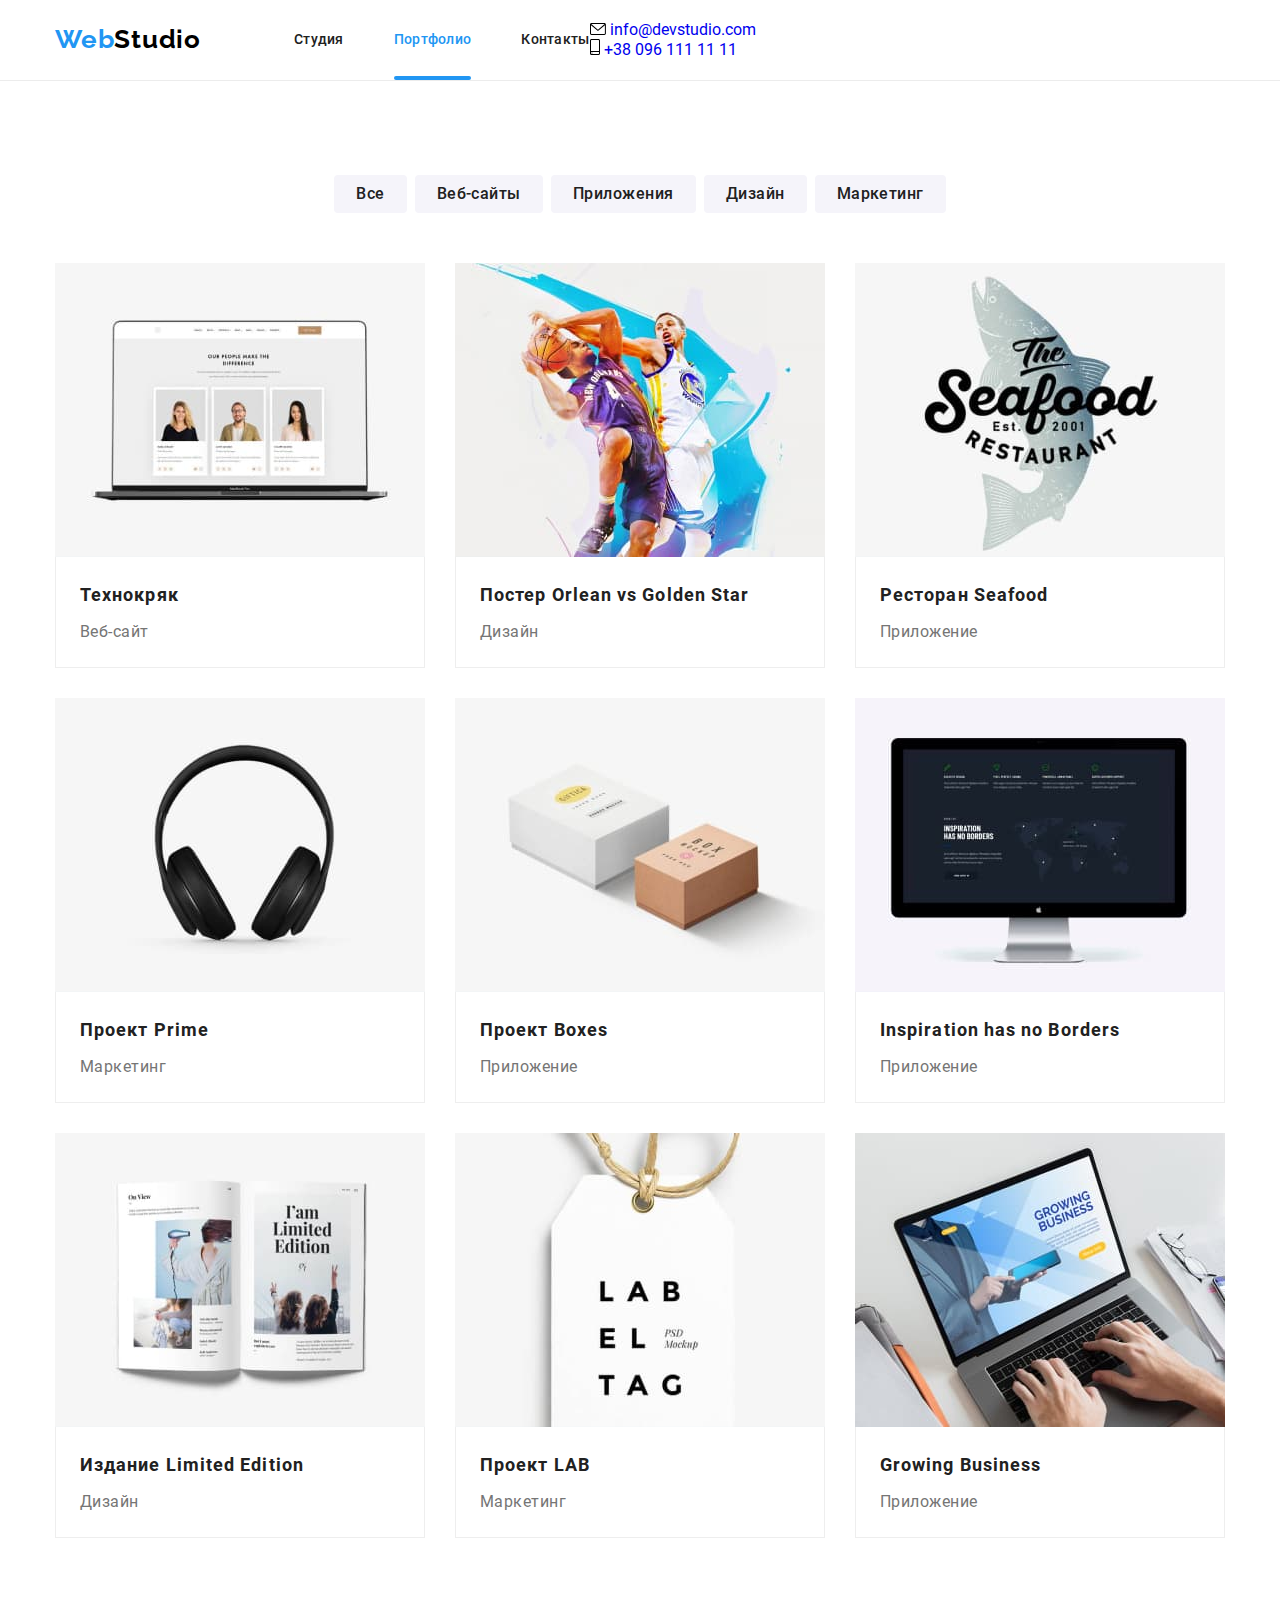
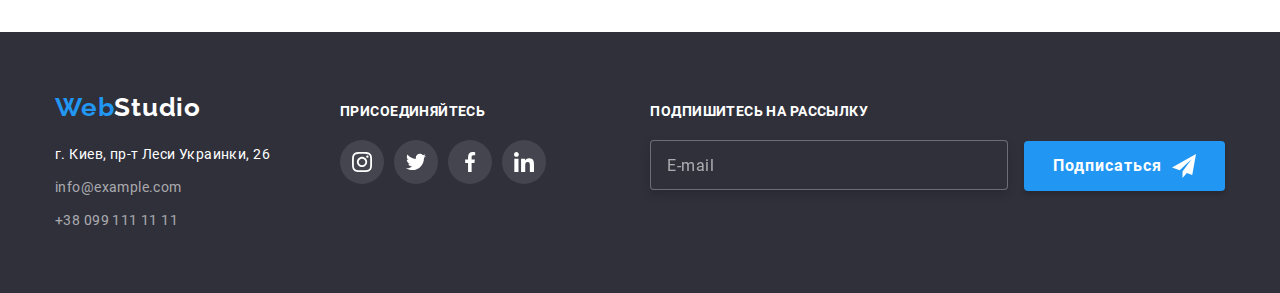
==== portfolio.html @ dfc9d00f "добавляет файлы прошлого дз" ====
<!DOCTYPE html>
<html lang="ru">
<head>
    <meta charset="UTF-8">
    <meta http-equiv="X-UA-Compatible" content="IE=edge">
    <meta name="viewport" content="width=device-width, initial-scale=1.0">
    <title>Портфолио</title>
    <link rel="stylesheet" href="https://cdnjs.cloudflare.com/ajax/libs/modern-normalize/1.1.0/modern-normalize.min.css">
    <link rel="stylesheet" href="./css/main.min.css" />
</head>
<body>
<header class="header">
    <div class="container header__container">
        <nav class="site-navigation">
            <a class="logo header__logo" href="/" lang="en">Web<span class="logo_dark">Studio</span></a>
            <ul class="menu list">
                <li class="menu__item"><a class="menu__link" href="./index.html">Студия</a></li>
                <li class="menu__item"><a class="menu__link menu__link_active" href="./portfolio.html">Портфолио</a></li>
                <li class="menu__item"><a class="menu__link" href="">Контакты</a></li>
            </ul>
        </nav>
        <ul class="header-contact-list">
            <li class="header-contact-list__item"><a class="header-contact-list__link"
                    href="mailto:info@devstudio.com">
                    <svg class="header-contact-list__icon" width="16" height="12">
                        <use href="./images/sprite.svg#letter"></use>
                    </svg>
                    info@devstudio.com</a></li>
            <li class="header-contact-list__item"><a class="header-contact-list__link" href="tel:+380961111111">
                    <svg class="header-contact-list__icon" width="10" height="16">
                        <use href="./images/sprite.svg#smartphone"></use>
                    </svg>
                    +38 096 111 11 11</a></li>
        </ul>
    </div>
</header>
    <main>
        <section class="section">
            <div class="container">
                <h1 class="section__title_visually-hidden">Наши работы</h1>
                <ul class="portfolio-filter">
                    <li class="portfolio-filter__item"><button class="portfolio-filter__button" type="button">Все</button></li>
                    <li class="portfolio-filter__item"><button class="portfolio-filter__button" type="button">Веб-сайты</button></li>
                    <li class="portfolio-filter__item"><button class="portfolio-filter__button" type="button">Приложения</button></li>
                    <li class="portfolio-filter__item"><button class="portfolio-filter__button" type="button">Дизайн</button></li>
                    <li class="portfolio-filter__item"><button class="portfolio-filter__button" type="button">Маркетинг</button></li>
                </ul>
                <ul class="projects">
                    <li class="project-card">
                        <a class="project-card__link" href="">
                            <div class="project-card__img-wrapper">
                                <img src="./images/portfolio/technokrjak.jpg" alt="главная страница сайта технокряк" width="370" height="294">
                                <p class="project-card__overlay">Ресурс предлагает комплексные предложения с разным уровнем функционала и сервисов.
                                    Все это позволит посетителю получить
                                    исчерпывающие сведения о компании или частном лице</p>
                            </div>
                            <div class="project-card__bottom">
                                <h2 class="project-card__title">Технокряк</h2>
                                <p class="project-card__filter-class">Веб-сайт</p>
                            </div>
                        </a>
                    </li>
                    <li class="project-card">
                        <a class="project-card__link" href="">
                            <div class="project-card__img-wrapper">
                                <img src="./images/portfolio/new_orlean_vs_golden_star.jpg" alt="постер к баскетбольному матчу" width="370"
                                    height="294">
                                <p class="project-card__overlay">Ресурс предлагает комплексные предложения с разным уровнем функционала и сервисов.
                                    Все это позволит посетителю получить
                                    исчерпывающие сведения о компании или частном лице</p>
                            </div>
                            <div class="project-card__bottom">
                                <h2 class="project-card__title">Постер <span lang="en">Orlean vs Golden Star</span></h2>
                                <p class="project-card__filter-class">Дизайн</p>
                            </div>
                        </a>
                    </li>
                    <li class="project-card">
                        <a class="project-card__link" href="">
                            <div class="project-card__img-wrapper">
                                <img src="./images/portfolio/seafood_restaurant.jpg" alt="заглавная картинка приложения ресторана морепродуктов"
                                    width="370" height="294">
                                <p class="project-card__overlay">Ресурс предлагает комплексные предложения с разным уровнем функционала и сервисов.
                                    Все это позволит посетителю получить
                                    исчерпывающие сведения о компании или частном лице</p>
                            </div>
                            <div class="project-card__bottom">
                                <h2 class="project-card__title">Ресторан <span lang="en">Seafood</span></h2>
                                <p class="project-card__filter-class">Приложение</p>
                            </div>
                        </a>
                    </li>
                    <li class="project-card">
                        <a class="project-card__link" href="">
                            <div class="project-card__img-wrapper">
                                <img src="./images/portfolio/prime_project.jpg" alt="изображение наушников" width="370" height="294">
                                <p class="project-card__overlay">Ресурс предлагает комплексные предложения с разным уровнем функционала и сервисов.
                                    Все это позволит посетителю получить
                                    исчерпывающие сведения о компании или частном лице</p>
                            </div>
                            <div class="project-card__bottom">
                                <h2 class="project-card__title">Проект <span lang="en">Prime</span></h2>
                                <p class="project-card__filter-class">Маркетинг</p>
                            </div>
                        </a>
                    </li>
                    <li class="project-card">
                        <a class="project-card__link" href="">
                            <div class="project-card__img-wrapper">
                                <img src="./images/portfolio/boxes_project.jpg" alt="две коробки на белой поверхности" width="370" height="294">
                                <p class="project-card__overlay">Ресурс предлагает комплексные предложения с разным уровнем функционала и сервисов.
                                    Все это позволит посетителю получить
                                    исчерпывающие сведения о компании или частном лице</p>
                            </div>
                            <div class="project-card__bottom">
                                <h2 class="project-card__title">Проект <span lang="en">Boxes</span></h2>
                                <p class="project-card__filter-class">Приложение</p>
                            </div>
                        </a>
                    </li>
                    <li class="project-card">
                        <a class="project-card__link" href="">
                            <div class="project-card__img-wrapper">
                                <img src="./images/portfolio/inspiration_has_no_borders.jpg" alt="главная страница сайта" width="370" height="294">
                                <p class="project-card__overlay">Ресурс предлагает комплексные предложения с разным уровнем функционала и сервисов.
                                    Все это позволит посетителю получить
                                    исчерпывающие сведения о компании или частном лице</p>
                            </div>
                            <div class="project-card__bottom">
                                <h2 class="project-card__title" lang="en">Inspiration has no Borders</h2>
                                <p class="project-card__filter-class">Приложение</p>
                            </div>
                        </a>
                    </li>
                    <li class="project-card">
                        <a class="project-card__link" href="">
                            <div class="project-card__img-wrapper">
                                <img src="./images/portfolio/limited_edition.jpg" alt="открытый журнал на белой поверхности" width="370" height="294">
                                <p class="project-card__overlay">Ресурс предлагает комплексные предложения с разным уровнем функционала и сервисов.
                                    Все это позволит посетителю получить
                                    исчерпывающие сведения о компании или частном лице</p>
                            </div>
                            <div class="project-card__bottom">
                                <h2 class="project-card__title">Издание <span lang="en">Limited Edition</span></h2>
                                <p class="project-card__filter-class">Дизайн</p>
                            </div>
                        </a>
                    </li>
                    <li class="project-card">
                        <a class="project-card__link" href="">
                           <div class="project-card__img-wrapper">
                            <img src="./images/portfolio/lab_project.jpg" alt="белая этикетка с чёрной надписью" width="370" height="294">
                            <p class="project-card__overlay">Ресурс предлагает комплексные предложения с разным уровнем функционала и сервисов.
                                Все это позволит посетителю получить
                                исчерпывающие сведения о компании или частном лице</p>
                           </div>
                            <div class="project-card__bottom">
                                <h2 class="project-card__title">Проект <span lang="en">LAB</span></h2>
                                <p class="project-card__filter-class">Маркетинг</p>
                            </div>
                        </a>
                    </li>
                    <li class="project-card">
                        <a class="project-card__link" href="">
                            <div class="project-card__img-wrapper">
                                <img src="./images/portfolio/growing_business.jpg" alt="человек работает на ноутбуке" width="370" height="294">
                                <p class="project-card__overlay">Ресурс предлагает комплексные предложения с разным уровнем функционала и сервисов.
                                    Все это позволит посетителю получить
                                    исчерпывающие сведения о компании или частном лице</p>
                            </div>
                            <div class="project-card__bottom">
                                <h2 class="project-card__title" lang="en">Growing Business</h2>
                                <p class="project-card__filter-class">Приложение</p>
                            </div>
                        </a>
                    </li>
                </ul>
            </div>
        </section>
    </main>
    <footer class="footer">
        <div class="container footer__container">
            <div class="footer__container_left-side">
                <div class="footer__contacts">
                    <a class="footer__logo logo" href="/" lang="en">Web<span class="logo_light">Studio</span></a>
                    <address class="contact-info">
                        <ul class="contact-info__list">
                            <li class="contact-info__item"><a class="contact-info__address link"
                                    href="https://goo.gl/maps/wHL1C9xRJ9u7i1A47" target="_blank"
                                    rel="noopener noreferrer">г. Киев, пр-т
                                    Леси Украинки, 26</a></li>
                            <li class="contact-info__item"><a class="contact-info__mail link"
                                    href="mailto:info@example.com">info@example.com</a>
                            </li>
                            <li class="contact-info__item"><a class="contact-info__phone link" href="tel:+380991111111">+38
                                    099 111 11
                                    11</a></li>
                        </ul>
                    </address>
                </div>
                <div class="social-networks">
                    <b class="footer-social-networks__title section__uppercase-title">присоединяйтесь</b>
                    <ul class="footer-social-networks">
                        <li class="footer-social-networks__item social-item">
                            <a class="footer-social-networks__link social-icon" href="">
                                <svg class="footer-social-networks__icon" width="20" height="20">
                                    <use href="./images/sprite.svg#instagram"></use>
                                </svg>
                            </a>
                        </li>
                        <li class="footer-social-networks__item social-item">
                            <a class="footer-social-networks__link social-icon" href="">
                                <svg class="footer-social-networks__icon" width="20" height="20">
                                    <use href="./images/sprite.svg#twitter"></use>
                                </svg>
                            </a>
                        </li>
                        <li class="footer-social-networks__item social-item">
                            <a class="footer-social-networks__link social-icon" href="">
                                <svg class="footer-social-networks__icon" width="20" height="20">
                                    <use href="./images/sprite.svg#facebook"></use>
                                </svg>
                            </a>
                        </li>
                        <li class="footer-social-networks__item social-item">
                            <a class="footer-social-networks__link social-icon" href="">
                                <svg class="footer-social-networks__icon" width="20" height="20">
                                    <use href="./images/sprite.svg#linkedin"></use>
                                </svg>
                            </a>
                        </li>
                    </ul>
                </div>
            </div>
            <div class="footer-subscription">
                <b class="footer-subscription__title section__uppercase-title">Подпишитесь на рассылку</b>
                <form class="subscription-form">
                    <input class="subscription-form__input" type="email" name="email" placeholder="E-mail" required>
                    <button class="subscription-form__button button" type="submit">Подписаться
                        <svg class="subscription-form__button-icon" width="24" height="24">
                            <use href="./images/sprite.svg#send"></use>
                        </svg>
                    </button>
                </form>
            </div>
        </div>
    </footer>
    
</body>
</html>
---- css/main.min.css ----
:root{--accent-color: #2196F3;--grey-background-color: #2F303A;--secondary-accent-color: #188CE8;--title-color: #212121;--light-background-color: #ffffff;--light-grey-background-color: #F5F4FA;--text-color: #757575;--transparent-white-color: rgba(255, 255, 255, 0.6);--dark-logo-black-color: #000000;--header-border-color: #ECECEC;--portfolio-card-border-color: #EEEEEE;--hero_background_color: #C4C4C4;--icon-background-color: #AFB1B8}@font-face{font-family:"Roboto";font-style:normal;font-weight:400;src:url("../fonts/roboto-v30-latin_cyrillic-regular.eot");src:local(""),url("../fonts/roboto-v30-latin_cyrillic-regular.eot?#iefix") format("embedded-opentype"),url("../fonts/roboto-v30-latin_cyrillic-regular.woff2") format("woff2"),url("../fonts/roboto-v30-latin_cyrillic-regular.woff") format("woff"),url("../fonts/roboto-v30-latin_cyrillic-regular.ttf") format("truetype"),url("../fonts/roboto-v30-latin_cyrillic-regular.svg#Roboto") format("svg")}@font-face{font-family:"Roboto";font-style:normal;font-weight:700;src:url("../fonts/roboto-v30-latin_cyrillic-700.eot");src:local(""),url("../fonts/roboto-v30-latin_cyrillic-700.eot?#iefix") format("embedded-opentype"),url("../fonts/roboto-v30-latin_cyrillic-700.woff2") format("woff2"),url("../fonts/roboto-v30-latin_cyrillic-700.woff") format("woff"),url("../fonts/roboto-v30-latin_cyrillic-700.ttf") format("truetype"),url("../fonts/roboto-v30-latin_cyrillic-700.svg#Roboto") format("svg")}@font-face{font-family:"Roboto";font-style:normal;font-weight:500;src:url("../fonts/roboto-v30-latin_cyrillic-500.eot");src:local(""),url("../fonts/roboto-v30-latin_cyrillic-500.eot?#iefix") format("embedded-opentype"),url("../fonts/roboto-v30-latin_cyrillic-500.woff2") format("woff2"),url("../fonts/roboto-v30-latin_cyrillic-500.woff") format("woff"),url("../fonts/roboto-v30-latin_cyrillic-500.ttf") format("truetype"),url("../fonts/roboto-v30-latin_cyrillic-500.svg#Roboto") format("svg")}@font-face{font-family:"Roboto";font-style:normal;font-weight:900;src:url("../fonts/roboto-v30-latin_cyrillic-900.eot");src:local(""),url("../fonts/roboto-v30-latin_cyrillic-900.eot?#iefix") format("embedded-opentype"),url("../fonts/roboto-v30-latin_cyrillic-900.woff2") format("woff2"),url("../fonts/roboto-v30-latin_cyrillic-900.woff") format("woff"),url("../fonts/roboto-v30-latin_cyrillic-900.ttf") format("truetype"),url("../fonts/roboto-v30-latin_cyrillic-900.svg#Roboto") format("svg")}@font-face{font-family:"Raleway";font-style:normal;font-weight:700;src:url("../fonts/raleway-v27-latin_cyrillic-700.eot");src:local(""),url("../fonts/raleway-v27-latin_cyrillic-700.eot?#iefix") format("embedded-opentype"),url("../fonts/raleway-v27-latin_cyrillic-700.woff2") format("woff2"),url("../fonts/raleway-v27-latin_cyrillic-700.woff") format("woff"),url("../fonts/raleway-v27-latin_cyrillic-700.ttf") format("truetype"),url("../fonts/raleway-v27-latin_cyrillic-700.svg#Raleway") format("svg")}.menu,.contacts{display:flex;font-weight:500;font-size:14px;line-height:1.14;letter-spacing:.02em}.contacts__link,.contacts__item,.header__container,.site-navigation{display:flex;align-items:center}.clients__link,.accounts,.work__title,.advantages__icon-box,.social-icon,.modal-close-button,.modal-form__checkbox-text{display:flex;justify-content:center;align-items:center}.modal-form__checkbox_visually-hidden,.section__title_visually-hidden{position:absolute;width:1px;height:1px;margin:-1px;border:0;padding:0;white-space:nowrap;clip-path:inset(100%);clip:rect(0 0 0 0);overflow:hidden}h1,h2,h3,p{margin-top:0;margin-bottom:0}ul{margin-bottom:0;margin-top:0;padding-left:0;list-style:none}img{display:block;max-width:100%;height:auto}button{cursor:pointer;border:none;font-family:inherit}a{text-decoration:none}body{font-family:"Roboto",sans-serif;color:var(--text-color)}.container{width:1200px;padding-left:15px;padding-right:15px;margin-left:auto;margin-right:auto}.section{padding:94px 0px}.section_no-padding-top{padding-top:0}.section_other-background-color{background-color:var(--light-grey-background-color)}.section__title{margin-bottom:50px;font-size:36px;line-height:1.17;letter-spacing:.03em;font-weight:700;text-align:center;color:var(--title-color)}.backdrop{position:fixed;top:0;left:0;width:100%;height:100%;background-color:rgba(0,0,0,.2);transition:opacity 250ms cubic-bezier(0.4, 0, 0.2, 1),visibility 250ms cubic-bezier(0.4, 0, 0.2, 1)}.backdrop.backdrop_is-hidden{opacity:0;visibility:hidden;pointer-events:none}.backdrop.backdrop_is-hidden .modal{transform:translate(-50%, -50%) scale(0.25)}.button{font-size:16px;line-height:1.88;letter-spacing:.06em;font-weight:700;text-align:center;color:var(--light-background-color);background-color:var(--accent-color);box-shadow:0px 4px 4px rgba(0,0,0,.15);border-radius:4px;transition:background-color 250ms cubic-bezier(0.4, 0, 0.2, 1)}.button:hover,.button:focus{background-color:var(--secondary-accent-color)}.portfolio-filter{display:flex;justify-content:center;margin-bottom:50px}.portfolio-filter__item:not(:last-child){margin-right:8px}.portfolio-filter__button{border-radius:4px;padding:6px 22px;font-size:16px;line-height:1.63;letter-spacing:.03em;font-weight:500;text-align:center;color:var(--title-color);background-color:var(--light-grey-background-color);transition:color 250ms cubic-bezier(0.4, 0, 0.2, 1),background-color 250ms cubic-bezier(0.4, 0, 0.2, 1),box-shadow 250ms cubic-bezier(0.4, 0, 0.2, 1)}.portfolio-filter__button:hover,.portfolio-filter__button:focus{color:var(--light-background-color);background-color:var(--accent-color);box-shadow:0px 3px 1px rgba(0,0,0,.1),0px 1px 2px rgba(0,0,0,.08),0px 2px 2px rgba(0,0,0,.12)}.logo{font-size:26px;line-height:1.19;letter-spacing:.03em;font-family:"Raleway",sans-serif;font-weight:700;color:var(--accent-color)}.modal-form{display:flex;flex-direction:column}.modal-form__title{margin-bottom:12px;font-size:20px;line-height:1.15;letter-spacing:.03em;font-weight:700;text-align:center;color:var(--title-color)}.modal-form__field{margin-bottom:10px}.modal-form__field-name{display:block;margin-bottom:4px;font-size:12px;line-height:1.17;letter-spacing:.01em}.modal-form__input{padding-left:42px;padding-top:12px;padding-bottom:12px;width:100%;height:40px;border:1px solid rgba(33,33,33,.2);border-radius:4px;outline:none;transition:border-color 250ms cubic-bezier(0.4, 0, 0.2, 1)}.modal-form__input:focus{border-color:var(--accent-color)}.modal-form__wrapper{position:relative;display:block}.modal-form__input-icon{position:absolute;top:50%;left:12px;transform:translateY(-50%);fill:var(--title-color);transition:fill 250ms cubic-bezier(0.4, 0, 0.2, 1)}.modal-form__input:focus+.modal-form__input-icon{fill:var(--accent-color)}.modal-form__comment{margin-bottom:20px}.modal-form__comment-field{display:block;padding:12px 16px;width:100%;height:120px;resize:none;border:1px solid rgba(33,33,33,.2);border-radius:4px;outline:none;transition:border-color 250ms cubic-bezier(0.4, 0, 0.2, 1)}.modal-form__comment-field::placeholder{font-size:12px;line-height:1.67;letter-spacing:.01em;color:rgba(117,117,117,.5)}.modal-form__comment-field:focus{border-color:var(--accent-color)}.modal-form__checkbox{position:absolute}.modal-form__checkbox-text{margin-bottom:30px;font-size:14px;line-height:1.71;letter-spacing:.03em}.modal-form__checkbox-text::before{content:"";display:block;margin-right:8.38px;width:16px;height:15px;border:2px solid var(--title-color);border-radius:2px;cursor:pointer;transition:border-color 250ms cubic-bezier(0.4, 0, 0.2, 1),background-color 250ms cubic-bezier(0.4, 0, 0.2, 1)}.modal-form__checkbox:focus+.modal-form__checkbox-text::before{border-color:var(--accent-color)}.modal-form__checkbox:checked+.modal-form__checkbox-text::before{background-color:var(--accent-color);border-color:rgba(0,0,0,0);background-image:url("../images/check.svg");background-size:cover;background-origin:border-box;background-repeat:no-repeat}.modal-form__contract-terms{color:var(--accent-color)}.modal-form__button{min-width:200px;padding:10px 55px;align-self:center}.modal{position:absolute;top:50%;left:50%;transform:translate(-50%, -50%);width:528px;height:581px;padding:40px;background-color:var(--light-background-color);box-shadow:0px 1px 3px rgba(0,0,0,.12),0px 1px 1px rgba(0,0,0,.14),0px 2px 1px rgba(0,0,0,.2);border-radius:4px;transition:transform 250ms cubic-bezier(0.4, 0, 0.2, 1)}.modal-close-button{position:absolute;top:8px;right:8px;padding:0;width:30px;height:30px;background-color:var(--light-background-color);border:1px solid rgba(0,0,0,.1);border-radius:50%}.modal-close-button__icon{fill:#000;transition:fill 250ms cubic-bezier(0.4, 0, 0.2, 1)}.modal-close-button:hover .modal-close-button__icon,.modal-close-button:focus .modal-close-button__icon{fill:var(--accent-color)}.social-item{width:44px;height:44px}.social-item:not(:last-child){margin-right:10px}.social-icon{width:100%;height:100%;border-radius:50%;fill:currentColor}.subscription-form__input{padding-left:16px;width:358px;height:50px;outline:none;border:1px solid rgba(255,255,255,.3);border-radius:4px;font-size:16px;line-height:1.25;letter-spacing:.03em;filter:drop-shadow(0px 4px 4px rgba(0, 0, 0, 0.15));background-color:var(--grey-background-color);color:rgba(255,255,255,.6)}.subscription-form__input::placeholder{color:rgba(255,255,255,.6)}.subscription-form__button{display:inline-flex;align-items:center;min-width:166px;padding:10px 29px;margin-left:12px}.subscription-form__button-icon{margin-left:10px;fill:currentColor}.section__uppercase-title{font-size:14px;line-height:1.14;letter-spacing:.03em;font-weight:700;text-transform:uppercase}.header{background-color:var(--light-background-color);border-bottom:1px solid var(--header-border-color)}.header__logo{padding-top:24px;padding-bottom:25px;margin-right:93px}.logo_dark{color:var(--dark-logo-black-color)}.contacts{margin-left:auto}.contacts__icon{margin-right:10px;fill:currentColor}.contacts__item:not(:last-child){margin-right:50px}.menu__item:not(:last-child){margin-right:50px}.menu{color:var(--title-color)}.menu__link,.contacts__link{padding-top:32px;padding-bottom:32px}.menu__link{color:var(--title-color);transition:color 250ms cubic-bezier(0.4, 0, 0.2, 1)}.menu__link:hover,.menu__link:focus{color:var(--accent-color)}.contacts__link{color:inherit;transition:color 250ms cubic-bezier(0.4, 0, 0.2, 1)}.contacts__link:hover,.contacts__link:focus{color:var(--accent-color)}.menu__link.menu__link_active{color:var(--accent-color)}.menu__link_active{position:relative}.menu__link_active::after{content:"";display:block;position:absolute;left:0;bottom:-1px;width:100%;height:4px;border-radius:2px;background-color:var(--accent-color)}.hero{max-width:1600px;background-color:var(--hero-background-color);background-image:linear-gradient(rgba(47, 48, 58, 0.4), rgba(47, 48, 58, 0.4)),url(../images/main_page/hero_image.jpg);background-size:cover;background-repeat:no-repeat;background-position:center;margin-left:auto;margin-right:auto;padding-top:200px;padding-bottom:200px}.hero__title{width:696px;margin-bottom:30px;margin-left:auto;margin-right:auto;font-size:44px;line-height:1.36;letter-spacing:.06em;font-weight:900;text-align:center;text-transform:uppercase;color:var(--light-background-color)}.hero__button{min-width:200px;padding:10px 32px;display:block;margin-left:auto;margin-right:auto}.advantages{display:flex;flex-wrap:wrap}.advantages__item{flex-basis:calc((100% - 90px)/4)}.advantages__item:not(:last-child){margin-right:30px}.advantages__icon-box{background-color:var(--light-grey-background-color);border-radius:4px;width:100%;height:120px;margin-bottom:30px}.advantage__title{margin-bottom:10px;color:var(--title-color)}.advantage__description{font-size:14px;line-height:1.71;letter-spacing:.03em}.work{display:flex}.work__item{position:relative;flex-basis:calc((100% - 60px)/3)}.work__item:not(:last-child){margin-right:30px}.work__title{position:absolute;width:100%;height:70px;bottom:0;left:0;color:var(--light-background-color);background-color:rgba(47,48,58,.8)}.team{display:flex;flex-wrap:wrap}.team__box{padding:30px 0}.team__member{flex-basis:calc((100% - 90px)/4);background-color:var(--light-background-color);box-shadow:0px 1px 3px rgba(0,0,0,.12),0px 1px 1px rgba(0,0,0,.14),0px 2px 1px rgba(0,0,0,.2);border-radius:0px 0px 4px 4px}.team__member:not(:nth-child(4n)){margin-right:30px}.team__member:not(:nth-last-child(-n+4)){margin-bottom:30px}.team__title,.team__text{font-size:16px;line-height:1.19;letter-spacing:.03em;text-align:center}.team__title{margin-bottom:10px;font-weight:500;color:var(--title-color)}.accounts{margin-top:16px}.accounts__link{color:var(--icon-background-color);background-color:var(--light-background-color);transition:background-color 250ms cubic-bezier(0.4, 0, 0.2, 1)}.accounts__link:hover,.accounts__link:focus{background-color:var(--accent-color)}.accounts__icon{transition:fill 250ms cubic-bezier(0.4, 0, 0.2, 1)}.accounts__link:hover .accounts__icon,.accounts__link:focus .accounts__icon{fill:var(--light-background-color)}.clients{display:flex}.clients__item{width:170px;height:92px}.clients__item:not(:last-child){margin-right:30px}.clients__link{border:1px solid var(--icon-background-color);border-radius:4px;width:100%;height:100%;color:var(--icon-background-color);transition:color 250ms cubic-bezier(0.4, 0, 0.2, 1),border 250ms cubic-bezier(0.4, 0, 0.2, 1)}.clients__link:hover,.clients__link:focus{color:var(--accent-color);border:1px solid var(--accent-color)}.clients__icon{fill:currentColor}.footer{padding-top:60px;padding-bottom:60px;background-color:var(--grey-background-color)}.footer__logo{display:inline-block;margin-bottom:20px}.logo_light{color:var(--light-background-color)}.contact-info{font-style:normal}.contact-info__item:not(:last-child){margin-bottom:9px}.contact-info__address{font-size:14px;line-height:1.71;letter-spacing:.03em;display:inline-block;color:var(--light-background-color);transition:color 250ms cubic-bezier(0.4, 0, 0.2, 1)}.contact-info__address:hover,.contact-info__address:focus{color:var(--accent-color)}.contact-info__mail,.contact-info__phone{font-size:14px;line-height:1.71;letter-spacing:.03em;color:var(--transparent-white-color);transition:color 250ms cubic-bezier(0.4, 0, 0.2, 1)}.contact-info__mail:hover,.contact-info__mail:focus,.contact-info__phone:hover,.contact-info__phone:focus{color:var(--accent-color)}.footer-social-networks__title,.footer-subscription__title{display:inline-block;margin-bottom:20px;color:var(--light-background-color)}.footer-social-networks{display:flex}.footer-social-networks__link{background:rgba(255,255,255,.1);color:var(--light-background-color);transition:background-color 250ms cubic-bezier(0.4, 0, 0.2, 1)}.footer-social-networks__link:hover,.footer-social-networks__link:focus{background-color:var(--accent-color)}.footer__container_left-side{display:flex;align-items:baseline}.footer__contacts{margin-right:70px}.footer__container{display:flex;justify-content:space-between;align-items:baseline}.projects{display:flex;flex-wrap:wrap}.project-card{flex-basis:calc((100% - 60px)/3);background-color:var(--light-background-color)}.project-card:not(:nth-child(3n)){margin-right:30px}.project-card:not(:nth-last-child(-n+3)){margin-bottom:30px}.project-card__link{color:inherit;display:block;transition:box-shadow 250ms cubic-bezier(0.4, 0, 0.2, 1)}.project-card__link:hover,.project-card__link:focus{box-shadow:0px 1px 1px rgba(0,0,0,.12),0px 4px 4px rgba(0,0,0,.06),1px 4px 6px rgba(0,0,0,.16)}.project-card__bottom{padding:20px 24px;border:1px solid var(--portfolio-card-border-color);border-top:none}.project-card__title{margin-bottom:4px;font-size:18px;line-height:2;letter-spacing:.06em;font-weight:700;color:var(--title-color)}.project-card__filter-class{font-size:16px;line-height:1.88;letter-spacing:.03em}.project-card__img-wrapper{position:relative;overflow:hidden}.project-card__overlay{position:absolute;top:0;left:0;width:100%;height:100%;padding:63px 24px;font-size:18px;line-height:1.56;letter-spacing:.03em;color:var(--light-background-color);background-color:rgba(33,150,243,.9);overflow:auto;transform:translateY(100%);transition:transform 250ms cubic-bezier(0.4, 0, 0.2, 1)}.project-card__link:hover .project-card__overlay,.project-card__link:focus .project-card__overlay{transform:translateY(0%)}/*# sourceMappingURL=main.min.css.map */
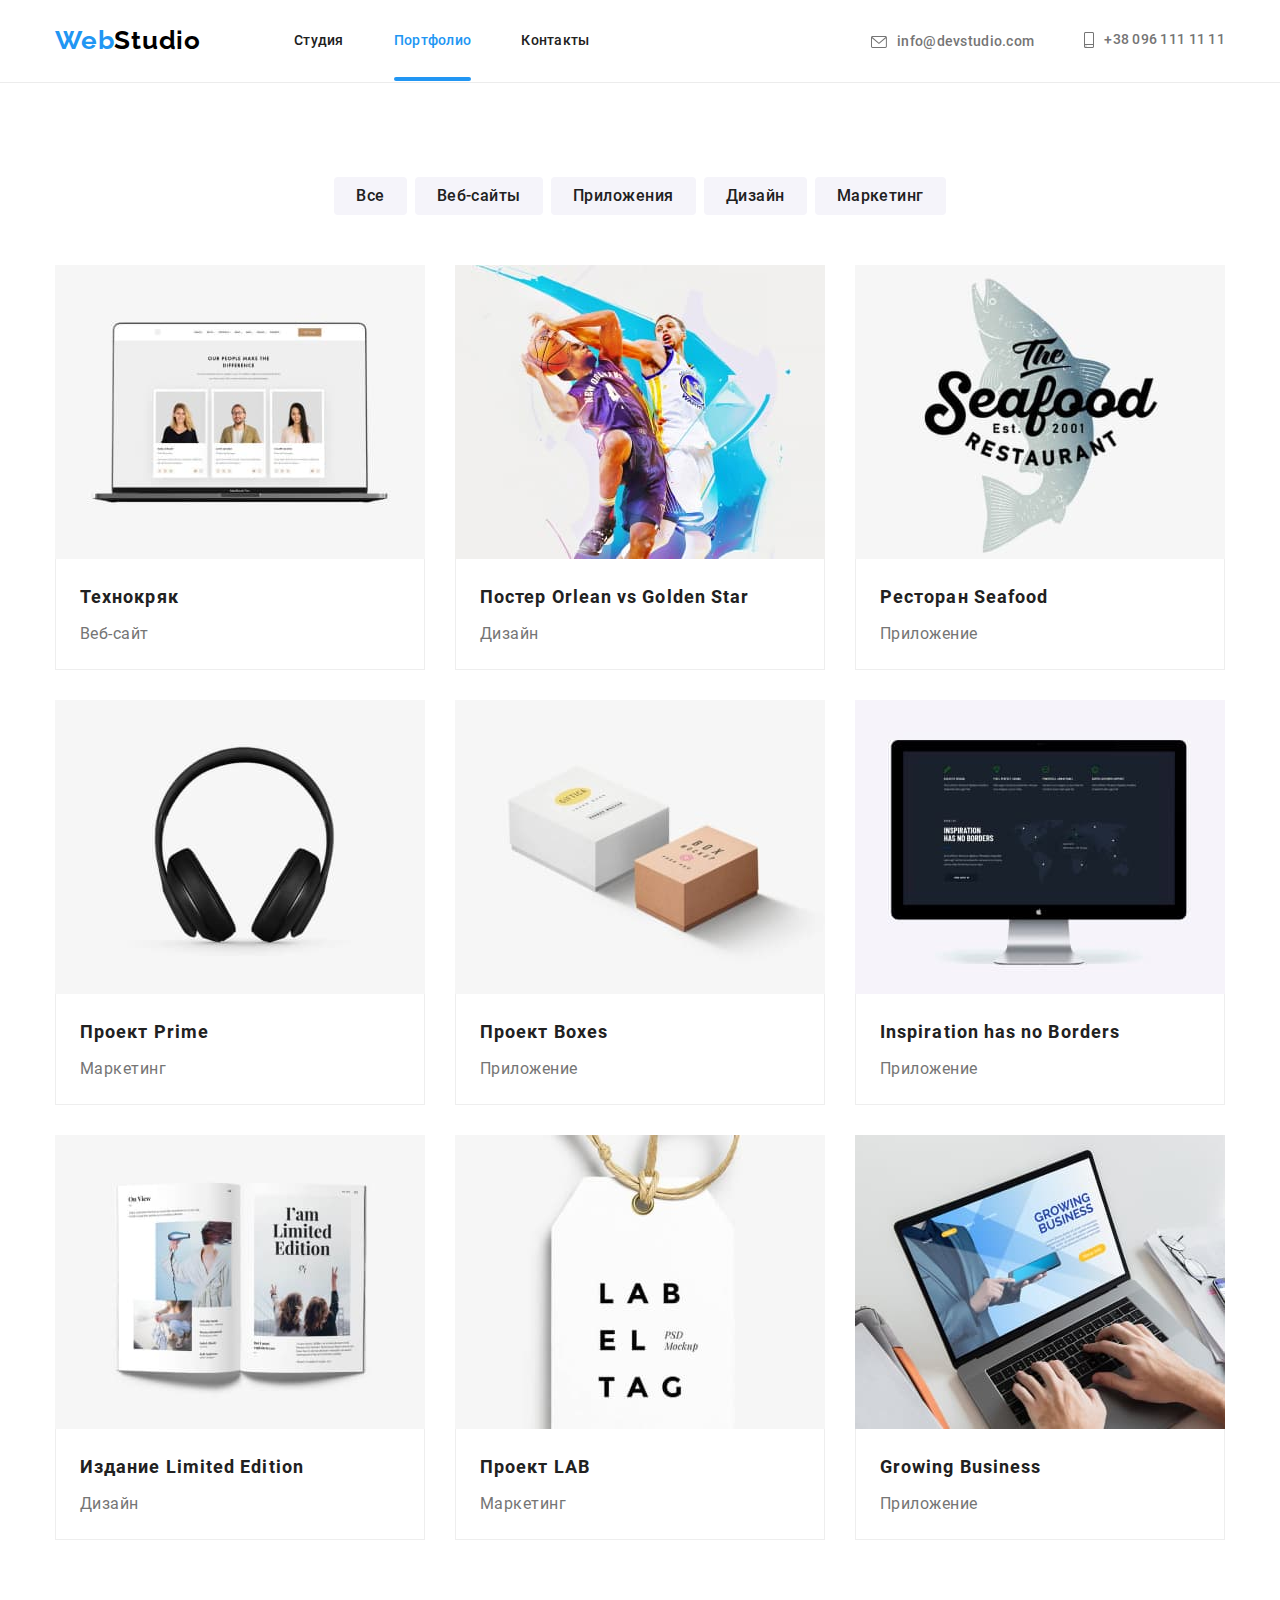
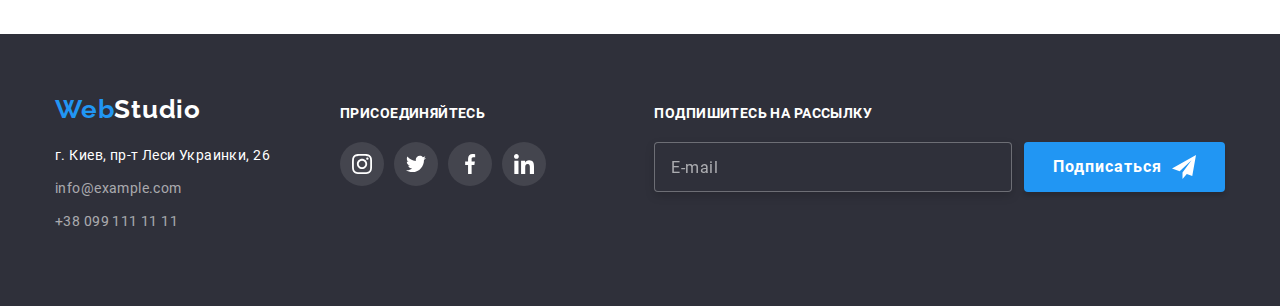
==== commit 110dbd86: "добавляет адаптив на страницу портфолио" ====
--- a/portfolio.html
+++ b/portfolio.html
@@ -19,19 +19,58 @@
                 <li class="menu__item"><a class="menu__link" href="">Контакты</a></li>
             </ul>
         </nav>
-        <ul class="header-contact-list">
-            <li class="header-contact-list__item"><a class="header-contact-list__link"
+        <ul class="contacts">
+            <li class="contacts__item"><a class="contacts__link"
                     href="mailto:info@devstudio.com">
-                    <svg class="header-contact-list__icon" width="16" height="12">
+                    <svg class="contacts__icon" width="16" height="12">
                         <use href="./images/sprite.svg#letter"></use>
                     </svg>
                     info@devstudio.com</a></li>
-            <li class="header-contact-list__item"><a class="header-contact-list__link" href="tel:+380961111111">
-                    <svg class="header-contact-list__icon" width="10" height="16">
+            <li class="contacts__item"><a class="contacts__link" href="tel:+380961111111">
+                    <svg class="contacts__icon" width="10" height="16">
                         <use href="./images/sprite.svg#smartphone"></use>
                     </svg>
                     +38 096 111 11 11</a></li>
         </ul>
+        <button type="button" class="mobile-menu__open-button" data-menu-open>
+            <svg class="mobile-menu__open-button-icon" width="40" height="40" aria-label="Переключатель мобильного меню">
+                <use href="./images/sprite.svg#menu"></use>
+            </svg>
+        </button>
+        <div class="mobile-menu" data-menu>
+            <div class="container mobile-menu__container">
+                <div class="mobile-menu__upper-wrap">
+                    <button type="button" class="mobile-menu__close-button" data-menu-close>
+                        <svg class="mobile-menu__close-button-icon" width="40" height="40"
+                            aria-label="Переключатель мобильного меню">
+                            <use href="./images/sprite.svg#menu_close"></use>
+                        </svg>
+                    </button>
+                    <ul class="mobile-menu__pages">
+                        <li class="mobile-menu__page-item"><a class="mobile-menu__page-link"
+                                href="./index.html">Студия</a></li>
+                        <li class="mobile-menu__page-item"><a class="mobile-menu__page-link  mobile-menu__page-link_active"
+                                href="./portfolio.html">Портфолио</a></li>
+                        <li class="mobile-menu__page-item"><a class="mobile-menu__page-link" href="">Контакты</a></li>
+                    </ul>
+                </div>
+                <div class="mobile-menu__lower-wrap">
+                    <ul class="mobile-menu__contacts">
+                        <li class="mobile-menu__phone"><a class="mobile-menu__phone-link" href="tel:+380961111111">+38 096 111
+                                11 11</a>
+                        </li>
+                        <li class="mobile-menu__mail"><a class="mobile-menu__mail-link"
+                                href="mailto:info@devstudio.com">info@devstudio.com</a></li>
+                    </ul>
+                    <ul class="mobile-menu__social">
+                        <li class="mobile-menu__social-item"><a class="mobile-menu__social-link" href="">Instagram</a></li>
+                        <li class="mobile-menu__social-item"><a class="mobile-menu__social-link" href="">Twitter</a></li>
+                        <li class="mobile-menu__social-item"><a class="mobile-menu__social-link" href="">Facebook</a></li>
+                        <li class="mobile-menu__social-item"><a class="mobile-menu__social-link" href="">LinkedIn</a></li>
+                    </ul>
+                </div>
+            </div>
+        </div>
     </div>
 </header>
     <main>
@@ -49,128 +88,202 @@
                     <li class="project-card">
                         <a class="project-card__link" href="">
                             <div class="project-card__img-wrapper">
-                                <img src="./images/portfolio/technokrjak.jpg" alt="главная страница сайта технокряк" width="370" height="294">
+                                <picture>
+                                    <source
+                                        srcset="./images/portfolio/tehnokrjak_desk@1x.jpg 1x, ./images/portfolio/tehnokrjak_desk@2x.jpg 2x"
+                                        media="(min-width: 1200px)">
+                                    <source
+                                        srcset="./images/portfolio/tehnokrjak_tab@1x.jpg 1x, ./images/portfolio/tehnokrjak_tab@2x.jpg 2x"
+                                        media="(min-width: 768px)">
+                                    <source
+                                        srcset="./images/portfolio/tehnokrjak_mob@1x.jpg 1x, ./images/portfolio/tehnokrjak_mob@2x.jpg 2x"
+                                        media="(max-width: 767px)">
+                                    <img src="./images/portfolio/tehnokrjak_tab@1x.jpg" alt="главная страница сайта технокряк">
+                                </picture>
                                 <p class="project-card__overlay">Ресурс предлагает комплексные предложения с разным уровнем функционала и сервисов.
                                     Все это позволит посетителю получить
                                     исчерпывающие сведения о компании или частном лице</p>
                             </div>
                             <div class="project-card__bottom">
                                 <h2 class="project-card__title">Технокряк</h2>
-                                <p class="project-card__filter-class">Веб-сайт</p>
-                            </div>
-                        </a>
-                    </li>
-                    <li class="project-card">
-                        <a class="project-card__link" href="">
-                            <div class="project-card__img-wrapper">
-                                <img src="./images/portfolio/new_orlean_vs_golden_star.jpg" alt="постер к баскетбольному матчу" width="370"
-                                    height="294">
+                                <p class="project-card__text">Веб-сайт</p>
+                            </div>
+                        </a>
+                    </li>
+                    <li class="project-card">
+                        <a class="project-card__link" href="">
+                            <div class="project-card__img-wrapper">
+                                <picture>
+                                    <source srcset="./images/portfolio/new_orlean_desk@1x.jpg 1x, ./images/portfolio/new_orlean_desk@2x.jpg 2x"
+                                        media="(min-width: 1200px)">
+                                    <source srcset="./images/portfolio/new_orlean_tab@1x.jpg 1x, ./images/portfolio/new_orlean_tab@2x.jpg 2x"
+                                        media="(min-width: 768px)">
+                                    <source srcset="./images/portfolio/new_orlean_mob@1x.jpg 1x, ./images/portfolio/new_orlean_mob@2x.jpg 2x"
+                                        media="(max-width: 767px)">
+                                    <img src="./images/portfolio/new_orlean_tab@1x.jpg" alt="постер к баскетбольному матчу">
+                                </picture>
                                 <p class="project-card__overlay">Ресурс предлагает комплексные предложения с разным уровнем функционала и сервисов.
                                     Все это позволит посетителю получить
                                     исчерпывающие сведения о компании или частном лице</p>
                             </div>
                             <div class="project-card__bottom">
                                 <h2 class="project-card__title">Постер <span lang="en">Orlean vs Golden Star</span></h2>
-                                <p class="project-card__filter-class">Дизайн</p>
-                            </div>
-                        </a>
-                    </li>
-                    <li class="project-card">
-                        <a class="project-card__link" href="">
-                            <div class="project-card__img-wrapper">
-                                <img src="./images/portfolio/seafood_restaurant.jpg" alt="заглавная картинка приложения ресторана морепродуктов"
-                                    width="370" height="294">
+                                <p class="project-card__text">Дизайн</p>
+                            </div>
+                        </a>
+                    </li>
+                    <li class="project-card">
+                        <a class="project-card__link" href="">
+                            <div class="project-card__img-wrapper">
+                                <picture>
+                                    <source srcset="./images/portfolio/seafood_desk@1x.jpg 1x, ./images/portfolio/seafood_desk@2x.jpg 2x"
+                                        media="(min-width: 1200px)">
+                                    <source srcset="./images/portfolio/seafood_tab@1x.jpg 1x, ./images/portfolio/seafood_tab@2x.jpg 2x"
+                                        media="(min-width: 768px)">
+                                    <source srcset="./images/portfolio/seafood_mob@1x.jpg 1x, ./images/portfolio/seafood_mob@2x.jpg 2x"
+                                        media="(max-width: 767px)">
+                                    <img src="./images/portfolio/seafood_tab@1x.jpg" alt="заглавная картинка приложения ресторана морепродуктов">
+                                </picture>
                                 <p class="project-card__overlay">Ресурс предлагает комплексные предложения с разным уровнем функционала и сервисов.
                                     Все это позволит посетителю получить
                                     исчерпывающие сведения о компании или частном лице</p>
                             </div>
                             <div class="project-card__bottom">
                                 <h2 class="project-card__title">Ресторан <span lang="en">Seafood</span></h2>
-                                <p class="project-card__filter-class">Приложение</p>
-                            </div>
-                        </a>
-                    </li>
-                    <li class="project-card">
-                        <a class="project-card__link" href="">
-                            <div class="project-card__img-wrapper">
-                                <img src="./images/portfolio/prime_project.jpg" alt="изображение наушников" width="370" height="294">
+                                <p class="project-card__text">Приложение</p>
+                            </div>
+                        </a>
+                    </li>
+                    <li class="project-card">
+                        <a class="project-card__link" href="">
+                            <div class="project-card__img-wrapper">
+                                <picture>
+                                    <source srcset="./images/portfolio/prime_desk@1x.jpg 1x, ./images/portfolio/prime_desk@2x.jpg 2x"
+                                        media="(min-width: 1200px)">
+                                    <source srcset="./images/portfolio/prime_tab@1x.jpg 1x, ./images/portfolio/prime_tab@2x.jpg 2x"
+                                        media="(min-width: 768px)">
+                                    <source srcset="./images/portfolio/prime_mob@1x.jpg 1x, ./images/portfolio/prime_mob@2x.jpg 2x"
+                                        media="(max-width: 767px)">
+                                    <img src="./images/portfolio/prime_tab@1x.jpg" alt="изображение наушников">
+                                </picture>
                                 <p class="project-card__overlay">Ресурс предлагает комплексные предложения с разным уровнем функционала и сервисов.
                                     Все это позволит посетителю получить
                                     исчерпывающие сведения о компании или частном лице</p>
                             </div>
                             <div class="project-card__bottom">
                                 <h2 class="project-card__title">Проект <span lang="en">Prime</span></h2>
-                                <p class="project-card__filter-class">Маркетинг</p>
-                            </div>
-                        </a>
-                    </li>
-                    <li class="project-card">
-                        <a class="project-card__link" href="">
-                            <div class="project-card__img-wrapper">
-                                <img src="./images/portfolio/boxes_project.jpg" alt="две коробки на белой поверхности" width="370" height="294">
+                                <p class="project-card__text">Маркетинг</p>
+                            </div>
+                        </a>
+                    </li>
+                    <li class="project-card">
+                        <a class="project-card__link" href="">
+                            <div class="project-card__img-wrapper">
+                                <picture>
+                                    <source srcset="./images/portfolio/boxes_desk@1x.jpg 1x, ./images/portfolio/boxes_desk@2x.jpg 2x"
+                                        media="(min-width: 1200px)">
+                                    <source srcset="./images/portfolio/boxes_tab@1x.jpg 1x, ./images/portfolio/boxes_tab@2x.jpg 2x"
+                                        media="(min-width: 768px)">
+                                    <source srcset="./images/portfolio/boxes_mob@1x.jpg 1x, ./images/portfolio/boxes_mob@2x.jpg 2x"
+                                        media="(max-width: 767px)">
+                                    <img src="./images/portfolio/boxes_tab@1x.jpg" alt="две коробки на белой поверхности">
+                                </picture>
                                 <p class="project-card__overlay">Ресурс предлагает комплексные предложения с разным уровнем функционала и сервисов.
                                     Все это позволит посетителю получить
                                     исчерпывающие сведения о компании или частном лице</p>
                             </div>
                             <div class="project-card__bottom">
                                 <h2 class="project-card__title">Проект <span lang="en">Boxes</span></h2>
-                                <p class="project-card__filter-class">Приложение</p>
-                            </div>
-                        </a>
-                    </li>
-                    <li class="project-card">
-                        <a class="project-card__link" href="">
-                            <div class="project-card__img-wrapper">
-                                <img src="./images/portfolio/inspiration_has_no_borders.jpg" alt="главная страница сайта" width="370" height="294">
+                                <p class="project-card__text">Приложение</p>
+                            </div>
+                        </a>
+                    </li>
+                    <li class="project-card">
+                        <a class="project-card__link" href="">
+                            <div class="project-card__img-wrapper">
+                                <picture>
+                                    <source srcset="./images/portfolio/inspiration_desk@1x.jpg 1x, ./images/portfolio/inspiration_desk@2x.jpg 2x"
+                                        media="(min-width: 1200px)">
+                                    <source srcset="./images/portfolio/inspiration_tab@1x.jpg 1x, ./images/portfolio/inspiration_tab@2x.jpg 2x"
+                                        media="(min-width: 768px)">
+                                    <source srcset="./images/portfolio/inspiration_mob@1x.jpg 1x, ./images/portfolio/inspiration_mob@2x.jpg 2x"
+                                        media="(max-width: 767px)">
+                                    <img src="./images/portfolio/inspiration_tab@1x.jpg" alt="главная страница сайта">
+                                </picture>
                                 <p class="project-card__overlay">Ресурс предлагает комплексные предложения с разным уровнем функционала и сервисов.
                                     Все это позволит посетителю получить
                                     исчерпывающие сведения о компании или частном лице</p>
                             </div>
                             <div class="project-card__bottom">
                                 <h2 class="project-card__title" lang="en">Inspiration has no Borders</h2>
-                                <p class="project-card__filter-class">Приложение</p>
-                            </div>
-                        </a>
-                    </li>
-                    <li class="project-card">
-                        <a class="project-card__link" href="">
-                            <div class="project-card__img-wrapper">
-                                <img src="./images/portfolio/limited_edition.jpg" alt="открытый журнал на белой поверхности" width="370" height="294">
+                                <p class="project-card__text">Приложение</p>
+                            </div>
+                        </a>
+                    </li>
+                    <li class="project-card">
+                        <a class="project-card__link" href="">
+                            <div class="project-card__img-wrapper">
+                                <picture>
+                                    <source srcset="./images/portfolio/limited_edition_desk@1x.jpg 1x, ./images/portfolio/limited_edition_desk@2x.jpg 2x"
+                                        media="(min-width: 1200px)">
+                                    <source srcset="./images/portfolio/limited_edition_tab@1x.jpg 1x, ./images/portfolio/limited_edition_tab@2x.jpg 2x"
+                                        media="(min-width: 768px)">
+                                    <source srcset="./images/portfolio/limited_edition_mob@1x.jpg 1x, ./images/portfolio/limited_edition_mob@2x.jpg 2x"
+                                        media="(max-width: 767px)">
+                                    <img src="./images/portfolio/limited_edition_tab@1x.jpg" alt="открытый журнал на белой поверхности">
+                                </picture>
                                 <p class="project-card__overlay">Ресурс предлагает комплексные предложения с разным уровнем функционала и сервисов.
                                     Все это позволит посетителю получить
                                     исчерпывающие сведения о компании или частном лице</p>
                             </div>
                             <div class="project-card__bottom">
                                 <h2 class="project-card__title">Издание <span lang="en">Limited Edition</span></h2>
-                                <p class="project-card__filter-class">Дизайн</p>
+                                <p class="project-card__text">Дизайн</p>
                             </div>
                         </a>
                     </li>
                     <li class="project-card">
                         <a class="project-card__link" href="">
                            <div class="project-card__img-wrapper">
-                            <img src="./images/portfolio/lab_project.jpg" alt="белая этикетка с чёрной надписью" width="370" height="294">
+                            <picture>
+                                <source
+                                    srcset="./images/portfolio/lab_desk@1x.jpg 1x, ./images/portfolio/lab_desk@2x.jpg 2x"
+                                    media="(min-width: 1200px)">
+                                <source srcset="./images/portfolio/lab_tab@1x.jpg 1x, ./images/portfolio/lab_tab@2x.jpg 2x"
+                                    media="(min-width: 768px)">
+                                <source srcset="./images/portfolio/lab_mob@1x.jpg 1x, ./images/portfolio/lab_mob@2x.jpg 2x"
+                                    media="(max-width: 767px)">
+                                <img src="./images/portfolio/lab_tab@1x.jpg" alt="белая этикетка с чёрной надписью">
+                            </picture>
                             <p class="project-card__overlay">Ресурс предлагает комплексные предложения с разным уровнем функционала и сервисов.
                                 Все это позволит посетителю получить
                                 исчерпывающие сведения о компании или частном лице</p>
                            </div>
                             <div class="project-card__bottom">
                                 <h2 class="project-card__title">Проект <span lang="en">LAB</span></h2>
-                                <p class="project-card__filter-class">Маркетинг</p>
-                            </div>
-                        </a>
-                    </li>
-                    <li class="project-card">
-                        <a class="project-card__link" href="">
-                            <div class="project-card__img-wrapper">
-                                <img src="./images/portfolio/growing_business.jpg" alt="человек работает на ноутбуке" width="370" height="294">
+                                <p class="project-card__text">Маркетинг</p>
+                            </div>
+                        </a>
+                    </li>
+                    <li class="project-card">
+                        <a class="project-card__link" href="">
+                            <div class="project-card__img-wrapper">
+                                <picture>
+                                    <source srcset="./images/portfolio/growing_business_desk@1x.jpg 1x, ./images/portfolio/growing_business_desk@2x.jpg 2x"
+                                        media="(min-width: 1200px)">
+                                    <source srcset="./images/portfolio/growing_business_tab@1x.jpg 1x, ./images/portfolio/growing_business_tab@2x.jpg 2x"
+                                        media="(min-width: 768px)">
+                                    <source srcset="./images/portfolio/growing_business_mob@1x.jpg 1x, ./images/portfolio/growing_business_mob@2x.jpg 2x"
+                                        media="(max-width: 767px)">
+                                    <img src="./images/portfolio/growing_business_tab@1x.jpg" alt="человек работает на ноутбуке">
+                                </picture>
                                 <p class="project-card__overlay">Ресурс предлагает комплексные предложения с разным уровнем функционала и сервисов.
                                     Все это позволит посетителю получить
                                     исчерпывающие сведения о компании или частном лице</p>
                             </div>
                             <div class="project-card__bottom">
                                 <h2 class="project-card__title" lang="en">Growing Business</h2>
-                                <p class="project-card__filter-class">Приложение</p>
+                                <p class="project-card__text">Приложение</p>
                             </div>
                         </a>
                     </li>
@@ -245,6 +358,7 @@
             </div>
         </div>
     </footer>
+    <script src="./js/menu.js"></script>
     
 </body>
 </html>--- a/css/main.min.css
+++ b/css/main.min.css
@@ -1 +1 @@
-:root{--accent-color: #2196F3;--grey-background-color: #2F303A;--secondary-accent-color: #188CE8;--title-color: #212121;--light-background-color: #ffffff;--light-grey-background-color: #F5F4FA;--text-color: #757575;--transparent-white-color: rgba(255, 255, 255, 0.6);--dark-logo-black-color: #000000;--header-border-color: #ECECEC;--portfolio-card-border-color: #EEEEEE;--hero_background_color: #C4C4C4;--icon-background-color: #AFB1B8}@font-face{font-family:"Roboto";font-style:normal;font-weight:400;src:url("../fonts/roboto-v30-latin_cyrillic-regular.eot");src:local(""),url("../fonts/roboto-v30-latin_cyrillic-regular.eot?#iefix") format("embedded-opentype"),url("../fonts/roboto-v30-latin_cyrillic-regular.woff2") format("woff2"),url("../fonts/roboto-v30-latin_cyrillic-regular.woff") format("woff"),url("../fonts/roboto-v30-latin_cyrillic-regular.ttf") format("truetype"),url("../fonts/roboto-v30-latin_cyrillic-regular.svg#Roboto") format("svg")}@font-face{font-family:"Roboto";font-style:normal;font-weight:700;src:url("../fonts/roboto-v30-latin_cyrillic-700.eot");src:local(""),url("../fonts/roboto-v30-latin_cyrillic-700.eot?#iefix") format("embedded-opentype"),url("../fonts/roboto-v30-latin_cyrillic-700.woff2") format("woff2"),url("../fonts/roboto-v30-latin_cyrillic-700.woff") format("woff"),url("../fonts/roboto-v30-latin_cyrillic-700.ttf") format("truetype"),url("../fonts/roboto-v30-latin_cyrillic-700.svg#Roboto") format("svg")}@font-face{font-family:"Roboto";font-style:normal;font-weight:500;src:url("../fonts/roboto-v30-latin_cyrillic-500.eot");src:local(""),url("../fonts/roboto-v30-latin_cyrillic-500.eot?#iefix") format("embedded-opentype"),url("../fonts/roboto-v30-latin_cyrillic-500.woff2") format("woff2"),url("../fonts/roboto-v30-latin_cyrillic-500.woff") format("woff"),url("../fonts/roboto-v30-latin_cyrillic-500.ttf") format("truetype"),url("../fonts/roboto-v30-latin_cyrillic-500.svg#Roboto") format("svg")}@font-face{font-family:"Roboto";font-style:normal;font-weight:900;src:url("../fonts/roboto-v30-latin_cyrillic-900.eot");src:local(""),url("../fonts/roboto-v30-latin_cyrillic-900.eot?#iefix") format("embedded-opentype"),url("../fonts/roboto-v30-latin_cyrillic-900.woff2") format("woff2"),url("../fonts/roboto-v30-latin_cyrillic-900.woff") format("woff"),url("../fonts/roboto-v30-latin_cyrillic-900.ttf") format("truetype"),url("../fonts/roboto-v30-latin_cyrillic-900.svg#Roboto") format("svg")}@font-face{font-family:"Raleway";font-style:normal;font-weight:700;src:url("../fonts/raleway-v27-latin_cyrillic-700.eot");src:local(""),url("../fonts/raleway-v27-latin_cyrillic-700.eot?#iefix") format("embedded-opentype"),url("../fonts/raleway-v27-latin_cyrillic-700.woff2") format("woff2"),url("../fonts/raleway-v27-latin_cyrillic-700.woff") format("woff"),url("../fonts/raleway-v27-latin_cyrillic-700.ttf") format("truetype"),url("../fonts/raleway-v27-latin_cyrillic-700.svg#Raleway") format("svg")}.menu,.contacts{display:flex;font-weight:500;font-size:14px;line-height:1.14;letter-spacing:.02em}.contacts__link,.contacts__item,.header__container,.site-navigation{display:flex;align-items:center}.clients__link,.accounts,.work__title,.advantages__icon-box,.social-icon,.modal-close-button,.modal-form__checkbox-text{display:flex;justify-content:center;align-items:center}.modal-form__checkbox_visually-hidden,.section__title_visually-hidden{position:absolute;width:1px;height:1px;margin:-1px;border:0;padding:0;white-space:nowrap;clip-path:inset(100%);clip:rect(0 0 0 0);overflow:hidden}h1,h2,h3,p{margin-top:0;margin-bottom:0}ul{margin-bottom:0;margin-top:0;padding-left:0;list-style:none}img{display:block;max-width:100%;height:auto}button{cursor:pointer;border:none;font-family:inherit}a{text-decoration:none}body{font-family:"Roboto",sans-serif;color:var(--text-color)}.container{width:1200px;padding-left:15px;padding-right:15px;margin-left:auto;margin-right:auto}.section{padding:94px 0px}.section_no-padding-top{padding-top:0}.section_other-background-color{background-color:var(--light-grey-background-color)}.section__title{margin-bottom:50px;font-size:36px;line-height:1.17;letter-spacing:.03em;font-weight:700;text-align:center;color:var(--title-color)}.backdrop{position:fixed;top:0;left:0;width:100%;height:100%;background-color:rgba(0,0,0,.2);transition:opacity 250ms cubic-bezier(0.4, 0, 0.2, 1),visibility 250ms cubic-bezier(0.4, 0, 0.2, 1)}.backdrop.backdrop_is-hidden{opacity:0;visibility:hidden;pointer-events:none}.backdrop.backdrop_is-hidden .modal{transform:translate(-50%, -50%) scale(0.25)}.button{font-size:16px;line-height:1.88;letter-spacing:.06em;font-weight:700;text-align:center;color:var(--light-background-color);background-color:var(--accent-color);box-shadow:0px 4px 4px rgba(0,0,0,.15);border-radius:4px;transition:background-color 250ms cubic-bezier(0.4, 0, 0.2, 1)}.button:hover,.button:focus{background-color:var(--secondary-accent-color)}.portfolio-filter{display:flex;justify-content:center;margin-bottom:50px}.portfolio-filter__item:not(:last-child){margin-right:8px}.portfolio-filter__button{border-radius:4px;padding:6px 22px;font-size:16px;line-height:1.63;letter-spacing:.03em;font-weight:500;text-align:center;color:var(--title-color);background-color:var(--light-grey-background-color);transition:color 250ms cubic-bezier(0.4, 0, 0.2, 1),background-color 250ms cubic-bezier(0.4, 0, 0.2, 1),box-shadow 250ms cubic-bezier(0.4, 0, 0.2, 1)}.portfolio-filter__button:hover,.portfolio-filter__button:focus{color:var(--light-background-color);background-color:var(--accent-color);box-shadow:0px 3px 1px rgba(0,0,0,.1),0px 1px 2px rgba(0,0,0,.08),0px 2px 2px rgba(0,0,0,.12)}.logo{font-size:26px;line-height:1.19;letter-spacing:.03em;font-family:"Raleway",sans-serif;font-weight:700;color:var(--accent-color)}.modal-form{display:flex;flex-direction:column}.modal-form__title{margin-bottom:12px;font-size:20px;line-height:1.15;letter-spacing:.03em;font-weight:700;text-align:center;color:var(--title-color)}.modal-form__field{margin-bottom:10px}.modal-form__field-name{display:block;margin-bottom:4px;font-size:12px;line-height:1.17;letter-spacing:.01em}.modal-form__input{padding-left:42px;padding-top:12px;padding-bottom:12px;width:100%;height:40px;border:1px solid rgba(33,33,33,.2);border-radius:4px;outline:none;transition:border-color 250ms cubic-bezier(0.4, 0, 0.2, 1)}.modal-form__input:focus{border-color:var(--accent-color)}.modal-form__wrapper{position:relative;display:block}.modal-form__input-icon{position:absolute;top:50%;left:12px;transform:translateY(-50%);fill:var(--title-color);transition:fill 250ms cubic-bezier(0.4, 0, 0.2, 1)}.modal-form__input:focus+.modal-form__input-icon{fill:var(--accent-color)}.modal-form__comment{margin-bottom:20px}.modal-form__comment-field{display:block;padding:12px 16px;width:100%;height:120px;resize:none;border:1px solid rgba(33,33,33,.2);border-radius:4px;outline:none;transition:border-color 250ms cubic-bezier(0.4, 0, 0.2, 1)}.modal-form__comment-field::placeholder{font-size:12px;line-height:1.67;letter-spacing:.01em;color:rgba(117,117,117,.5)}.modal-form__comment-field:focus{border-color:var(--accent-color)}.modal-form__checkbox{position:absolute}.modal-form__checkbox-text{margin-bottom:30px;font-size:14px;line-height:1.71;letter-spacing:.03em}.modal-form__checkbox-text::before{content:"";display:block;margin-right:8.38px;width:16px;height:15px;border:2px solid var(--title-color);border-radius:2px;cursor:pointer;transition:border-color 250ms cubic-bezier(0.4, 0, 0.2, 1),background-color 250ms cubic-bezier(0.4, 0, 0.2, 1)}.modal-form__checkbox:focus+.modal-form__checkbox-text::before{border-color:var(--accent-color)}.modal-form__checkbox:checked+.modal-form__checkbox-text::before{background-color:var(--accent-color);border-color:rgba(0,0,0,0);background-image:url("../images/check.svg");background-size:cover;background-origin:border-box;background-repeat:no-repeat}.modal-form__contract-terms{color:var(--accent-color)}.modal-form__button{min-width:200px;padding:10px 55px;align-self:center}.modal{position:absolute;top:50%;left:50%;transform:translate(-50%, -50%);width:528px;height:581px;padding:40px;background-color:var(--light-background-color);box-shadow:0px 1px 3px rgba(0,0,0,.12),0px 1px 1px rgba(0,0,0,.14),0px 2px 1px rgba(0,0,0,.2);border-radius:4px;transition:transform 250ms cubic-bezier(0.4, 0, 0.2, 1)}.modal-close-button{position:absolute;top:8px;right:8px;padding:0;width:30px;height:30px;background-color:var(--light-background-color);border:1px solid rgba(0,0,0,.1);border-radius:50%}.modal-close-button__icon{fill:#000;transition:fill 250ms cubic-bezier(0.4, 0, 0.2, 1)}.modal-close-button:hover .modal-close-button__icon,.modal-close-button:focus .modal-close-button__icon{fill:var(--accent-color)}.social-item{width:44px;height:44px}.social-item:not(:last-child){margin-right:10px}.social-icon{width:100%;height:100%;border-radius:50%;fill:currentColor}.subscription-form__input{padding-left:16px;width:358px;height:50px;outline:none;border:1px solid rgba(255,255,255,.3);border-radius:4px;font-size:16px;line-height:1.25;letter-spacing:.03em;filter:drop-shadow(0px 4px 4px rgba(0, 0, 0, 0.15));background-color:var(--grey-background-color);color:rgba(255,255,255,.6)}.subscription-form__input::placeholder{color:rgba(255,255,255,.6)}.subscription-form__button{display:inline-flex;align-items:center;min-width:166px;padding:10px 29px;margin-left:12px}.subscription-form__button-icon{margin-left:10px;fill:currentColor}.section__uppercase-title{font-size:14px;line-height:1.14;letter-spacing:.03em;font-weight:700;text-transform:uppercase}.header{background-color:var(--light-background-color);border-bottom:1px solid var(--header-border-color)}.header__logo{padding-top:24px;padding-bottom:25px;margin-right:93px}.logo_dark{color:var(--dark-logo-black-color)}.contacts{margin-left:auto}.contacts__icon{margin-right:10px;fill:currentColor}.contacts__item:not(:last-child){margin-right:50px}.menu__item:not(:last-child){margin-right:50px}.menu{color:var(--title-color)}.menu__link,.contacts__link{padding-top:32px;padding-bottom:32px}.menu__link{color:var(--title-color);transition:color 250ms cubic-bezier(0.4, 0, 0.2, 1)}.menu__link:hover,.menu__link:focus{color:var(--accent-color)}.contacts__link{color:inherit;transition:color 250ms cubic-bezier(0.4, 0, 0.2, 1)}.contacts__link:hover,.contacts__link:focus{color:var(--accent-color)}.menu__link.menu__link_active{color:var(--accent-color)}.menu__link_active{position:relative}.menu__link_active::after{content:"";display:block;position:absolute;left:0;bottom:-1px;width:100%;height:4px;border-radius:2px;background-color:var(--accent-color)}.hero{max-width:1600px;background-color:var(--hero-background-color);background-image:linear-gradient(rgba(47, 48, 58, 0.4), rgba(47, 48, 58, 0.4)),url(../images/main_page/hero_image.jpg);background-size:cover;background-repeat:no-repeat;background-position:center;margin-left:auto;margin-right:auto;padding-top:200px;padding-bottom:200px}.hero__title{width:696px;margin-bottom:30px;margin-left:auto;margin-right:auto;font-size:44px;line-height:1.36;letter-spacing:.06em;font-weight:900;text-align:center;text-transform:uppercase;color:var(--light-background-color)}.hero__button{min-width:200px;padding:10px 32px;display:block;margin-left:auto;margin-right:auto}.advantages{display:flex;flex-wrap:wrap}.advantages__item{flex-basis:calc((100% - 90px)/4)}.advantages__item:not(:last-child){margin-right:30px}.advantages__icon-box{background-color:var(--light-grey-background-color);border-radius:4px;width:100%;height:120px;margin-bottom:30px}.advantage__title{margin-bottom:10px;color:var(--title-color)}.advantage__description{font-size:14px;line-height:1.71;letter-spacing:.03em}.work{display:flex}.work__item{position:relative;flex-basis:calc((100% - 60px)/3)}.work__item:not(:last-child){margin-right:30px}.work__title{position:absolute;width:100%;height:70px;bottom:0;left:0;color:var(--light-background-color);background-color:rgba(47,48,58,.8)}.team{display:flex;flex-wrap:wrap}.team__box{padding:30px 0}.team__member{flex-basis:calc((100% - 90px)/4);background-color:var(--light-background-color);box-shadow:0px 1px 3px rgba(0,0,0,.12),0px 1px 1px rgba(0,0,0,.14),0px 2px 1px rgba(0,0,0,.2);border-radius:0px 0px 4px 4px}.team__member:not(:nth-child(4n)){margin-right:30px}.team__member:not(:nth-last-child(-n+4)){margin-bottom:30px}.team__title,.team__text{font-size:16px;line-height:1.19;letter-spacing:.03em;text-align:center}.team__title{margin-bottom:10px;font-weight:500;color:var(--title-color)}.accounts{margin-top:16px}.accounts__link{color:var(--icon-background-color);background-color:var(--light-background-color);transition:background-color 250ms cubic-bezier(0.4, 0, 0.2, 1)}.accounts__link:hover,.accounts__link:focus{background-color:var(--accent-color)}.accounts__icon{transition:fill 250ms cubic-bezier(0.4, 0, 0.2, 1)}.accounts__link:hover .accounts__icon,.accounts__link:focus .accounts__icon{fill:var(--light-background-color)}.clients{display:flex}.clients__item{width:170px;height:92px}.clients__item:not(:last-child){margin-right:30px}.clients__link{border:1px solid var(--icon-background-color);border-radius:4px;width:100%;height:100%;color:var(--icon-background-color);transition:color 250ms cubic-bezier(0.4, 0, 0.2, 1),border 250ms cubic-bezier(0.4, 0, 0.2, 1)}.clients__link:hover,.clients__link:focus{color:var(--accent-color);border:1px solid var(--accent-color)}.clients__icon{fill:currentColor}.footer{padding-top:60px;padding-bottom:60px;background-color:var(--grey-background-color)}.footer__logo{display:inline-block;margin-bottom:20px}.logo_light{color:var(--light-background-color)}.contact-info{font-style:normal}.contact-info__item:not(:last-child){margin-bottom:9px}.contact-info__address{font-size:14px;line-height:1.71;letter-spacing:.03em;display:inline-block;color:var(--light-background-color);transition:color 250ms cubic-bezier(0.4, 0, 0.2, 1)}.contact-info__address:hover,.contact-info__address:focus{color:var(--accent-color)}.contact-info__mail,.contact-info__phone{font-size:14px;line-height:1.71;letter-spacing:.03em;color:var(--transparent-white-color);transition:color 250ms cubic-bezier(0.4, 0, 0.2, 1)}.contact-info__mail:hover,.contact-info__mail:focus,.contact-info__phone:hover,.contact-info__phone:focus{color:var(--accent-color)}.footer-social-networks__title,.footer-subscription__title{display:inline-block;margin-bottom:20px;color:var(--light-background-color)}.footer-social-networks{display:flex}.footer-social-networks__link{background:rgba(255,255,255,.1);color:var(--light-background-color);transition:background-color 250ms cubic-bezier(0.4, 0, 0.2, 1)}.footer-social-networks__link:hover,.footer-social-networks__link:focus{background-color:var(--accent-color)}.footer__container_left-side{display:flex;align-items:baseline}.footer__contacts{margin-right:70px}.footer__container{display:flex;justify-content:space-between;align-items:baseline}.projects{display:flex;flex-wrap:wrap}.project-card{flex-basis:calc((100% - 60px)/3);background-color:var(--light-background-color)}.project-card:not(:nth-child(3n)){margin-right:30px}.project-card:not(:nth-last-child(-n+3)){margin-bottom:30px}.project-card__link{color:inherit;display:block;transition:box-shadow 250ms cubic-bezier(0.4, 0, 0.2, 1)}.project-card__link:hover,.project-card__link:focus{box-shadow:0px 1px 1px rgba(0,0,0,.12),0px 4px 4px rgba(0,0,0,.06),1px 4px 6px rgba(0,0,0,.16)}.project-card__bottom{padding:20px 24px;border:1px solid var(--portfolio-card-border-color);border-top:none}.project-card__title{margin-bottom:4px;font-size:18px;line-height:2;letter-spacing:.06em;font-weight:700;color:var(--title-color)}.project-card__filter-class{font-size:16px;line-height:1.88;letter-spacing:.03em}.project-card__img-wrapper{position:relative;overflow:hidden}.project-card__overlay{position:absolute;top:0;left:0;width:100%;height:100%;padding:63px 24px;font-size:18px;line-height:1.56;letter-spacing:.03em;color:var(--light-background-color);background-color:rgba(33,150,243,.9);overflow:auto;transform:translateY(100%);transition:transform 250ms cubic-bezier(0.4, 0, 0.2, 1)}.project-card__link:hover .project-card__overlay,.project-card__link:focus .project-card__overlay{transform:translateY(0%)}/*# sourceMappingURL=main.min.css.map */+:root{--accent-color: #2196F3;--grey-background-color: #2F303A;--secondary-accent-color: #188CE8;--title-color: #212121;--light-background-color: #ffffff;--light-grey-background-color: #F5F4FA;--text-color: #757575;--transparent-white-color: rgba(255, 255, 255, 0.6);--dark-logo-black-color: #000000;--header-border-color: #ECECEC;--portfolio-card-border-color: #EEEEEE;--hero_background_color: #C4C4C4;--icon-background-color: #AFB1B8}.clients__link,.accounts,.advantages__icon-box,.social-icon,.modal-close-button,.modal-form__checkbox-text{display:flex;justify-content:center;align-items:center}.modal-form__checkbox_visually-hidden,.section__title_visually-hidden{position:absolute;width:1px;height:1px;margin:-1px;border:0;padding:0;white-space:nowrap;clip-path:inset(100%);clip:rect(0 0 0 0);overflow:hidden}h1,h2,h3,p{margin-top:0;margin-bottom:0}ul{margin-bottom:0;margin-top:0;padding-left:0;list-style:none}img{display:block;max-width:100%;height:auto}button{cursor:pointer;border:none;font-family:inherit}a{text-decoration:none}body{font-family:"Roboto",sans-serif;color:var(--text-color)}@font-face{font-family:"Roboto";font-style:normal;font-weight:400;src:url("../fonts/roboto-v30-latin_cyrillic-regular.eot");src:local(""),url("../fonts/roboto-v30-latin_cyrillic-regular.eot?#iefix") format("embedded-opentype"),url("../fonts/roboto-v30-latin_cyrillic-regular.woff2") format("woff2"),url("../fonts/roboto-v30-latin_cyrillic-regular.woff") format("woff"),url("../fonts/roboto-v30-latin_cyrillic-regular.ttf") format("truetype"),url("../fonts/roboto-v30-latin_cyrillic-regular.svg#Roboto") format("svg")}@font-face{font-family:"Roboto";font-style:normal;font-weight:700;src:url("../fonts/roboto-v30-latin_cyrillic-700.eot");src:local(""),url("../fonts/roboto-v30-latin_cyrillic-700.eot?#iefix") format("embedded-opentype"),url("../fonts/roboto-v30-latin_cyrillic-700.woff2") format("woff2"),url("../fonts/roboto-v30-latin_cyrillic-700.woff") format("woff"),url("../fonts/roboto-v30-latin_cyrillic-700.ttf") format("truetype"),url("../fonts/roboto-v30-latin_cyrillic-700.svg#Roboto") format("svg")}@font-face{font-family:"Roboto";font-style:normal;font-weight:500;src:url("../fonts/roboto-v30-latin_cyrillic-500.eot");src:local(""),url("../fonts/roboto-v30-latin_cyrillic-500.eot?#iefix") format("embedded-opentype"),url("../fonts/roboto-v30-latin_cyrillic-500.woff2") format("woff2"),url("../fonts/roboto-v30-latin_cyrillic-500.woff") format("woff"),url("../fonts/roboto-v30-latin_cyrillic-500.ttf") format("truetype"),url("../fonts/roboto-v30-latin_cyrillic-500.svg#Roboto") format("svg")}@font-face{font-family:"Roboto";font-style:normal;font-weight:900;src:url("../fonts/roboto-v30-latin_cyrillic-900.eot");src:local(""),url("../fonts/roboto-v30-latin_cyrillic-900.eot?#iefix") format("embedded-opentype"),url("../fonts/roboto-v30-latin_cyrillic-900.woff2") format("woff2"),url("../fonts/roboto-v30-latin_cyrillic-900.woff") format("woff"),url("../fonts/roboto-v30-latin_cyrillic-900.ttf") format("truetype"),url("../fonts/roboto-v30-latin_cyrillic-900.svg#Roboto") format("svg")}@font-face{font-family:"Raleway";font-style:normal;font-weight:700;src:url("../fonts/raleway-v27-latin_cyrillic-700.eot");src:local(""),url("../fonts/raleway-v27-latin_cyrillic-700.eot?#iefix") format("embedded-opentype"),url("../fonts/raleway-v27-latin_cyrillic-700.woff2") format("woff2"),url("../fonts/raleway-v27-latin_cyrillic-700.woff") format("woff"),url("../fonts/raleway-v27-latin_cyrillic-700.ttf") format("truetype"),url("../fonts/raleway-v27-latin_cyrillic-700.svg#Raleway") format("svg")}.container{width:100%;padding-left:15px;padding-right:15px}@media screen and (min-width: 480px){.container{width:480px;margin:0 auto}}@media screen and (min-width: 768px){.container{width:768px}}@media screen and (min-width: 1200px){.container{width:1200px}}@media screen and (max-width: 767px){.mobile-menu{position:fixed;z-index:10;top:0;left:0;width:100%;height:100%;background-color:var(--light-background-color);opacity:0;visibility:hidden;pointer-events:none;transition:opacity 250ms cubic-bezier(0.4, 0, 0.2, 1),visibility 250ms cubic-bezier(0.4, 0, 0.2, 1)}.mobile-menu.is-open{opacity:1;visibility:visible;pointer-events:auto}.mobile-menu__container{position:relative;display:flex;flex-direction:column;justify-content:space-between;padding-left:40px;padding-top:48px;padding-bottom:48px;height:100%}.mobile-menu__close-button{position:absolute;top:10px;right:15px;padding:0;background-color:rgba(0,0,0,0)}.mobile-menu__close-button-icon{fill:var(--title-color);transition:fill 250ms cubic-bezier(0.4, 0, 0.2, 1)}.mobile-menu__close-button:hover .mobile-menu__close-button-icon,.mobile-menu__close-button:focus .mobile-menu__close-button-icon{fill:var(--accent-color)}.mobile-menu__page-link{font-size:40px;line-height:1.175;letter-spacing:.02em;font-weight:500;color:var(--title-color)}.mobile-menu__page-link_active{color:var(--accent-color)}.mobile-menu__page-item:not(:last-child){margin-bottom:32px}.mobile-menu__phone-link{font-size:34px;line-height:1.18;letter-spacing:.02em;font-weight:500;color:var(--accent-color)}.mobile-menu__phone{margin-bottom:32px}.mobile-menu__mail-link{font-size:24px;line-height:1.17;letter-spacing:.02em;font-weight:500;color:var(--text-color)}.mobile-menu__mail{margin-bottom:64px}.mobile-menu__social{display:flex}.mobile-menu__social-link{font-size:18px;line-height:1.22;letter-spacing:.02em;font-weight:500;color:var(--accent-color)}.mobile-menu__social-item:not(:nth-child(1)){margin-left:10px}.mobile-menu__social-item:not(:last-child){padding-right:10px;border-right:1px solid rgba(33,33,33,.2)}}@media screen and (min-width: 768px){.mobile-menu{display:none}}.section{padding:60px 0}.section_no-padding-top{padding-top:0}.section_other-background-color{background-color:var(--light-grey-background-color)}@media screen and (min-width: 1200px){.section{padding:94px 0px}}.section__title{margin-bottom:30px;font-size:28px;line-height:1.18;letter-spacing:.03em;font-weight:700;text-align:center;color:var(--title-color)}@media screen and (min-width: 1200px){.section__title{margin-bottom:50px;font-size:36px;line-height:1.17;letter-spacing:.03em}}@media screen and (min-width: 1200px){.section{padding:94px 0px}}.backdrop{position:fixed;top:0;left:0;width:100%;height:100%;background-color:rgba(0,0,0,.2);transition:opacity 250ms cubic-bezier(0.4, 0, 0.2, 1),visibility 250ms cubic-bezier(0.4, 0, 0.2, 1)}.backdrop.backdrop_is-hidden{opacity:0;visibility:hidden;pointer-events:none}.backdrop.backdrop_is-hidden .modal{transform:translate(-50%, -50%) scale(0.25)}.button{font-size:16px;line-height:1.88;letter-spacing:.06em;font-weight:700;text-align:center;color:var(--light-background-color);background-color:var(--accent-color);box-shadow:0px 4px 4px rgba(0,0,0,.15);border-radius:4px;transition:background-color 250ms cubic-bezier(0.4, 0, 0.2, 1)}.button:hover,.button:focus{background-color:var(--secondary-accent-color)}.portfolio-filter{display:flex;flex-wrap:wrap;margin-bottom:40px}.portfolio-filter__button{border-radius:4px;padding:6px 22px;font-size:16px;line-height:1.63;letter-spacing:.03em;font-weight:500;text-align:center;color:var(--title-color);background-color:var(--light-grey-background-color);transition:color 250ms cubic-bezier(0.4, 0, 0.2, 1),background-color 250ms cubic-bezier(0.4, 0, 0.2, 1),box-shadow 250ms cubic-bezier(0.4, 0, 0.2, 1)}.portfolio-filter__button:hover,.portfolio-filter__button:focus{color:var(--light-background-color);background-color:var(--accent-color);box-shadow:0px 3px 1px rgba(0,0,0,.1),0px 1px 2px rgba(0,0,0,.08),0px 2px 2px rgba(0,0,0,.12)}@media screen and (max-width: 390px){.portfolio-filter__item:not(:last-child){margin-bottom:15px}.portfolio-filter__item:not(:nth-child(2n)){margin-right:8px}}@media screen and (min-width: 391px)and (max-width: 767px){.portfolio-filter__item:not(:nth-child(3n)){margin-right:8px}.portfolio-filter__item:not(:nth-last-child(-n+2)){margin-bottom:15px}}@media screen and (max-width: 767px){.portfolio-filter__item:last-child{margin-right:0}}@media screen and (min-width: 768px){.portfolio-filter__item:not(:last-child){margin-right:8px}.portfolio-filter{display:flex;justify-content:center;margin-bottom:30px}}@media screen and (min-width: 1200px){.portfolio-filter{margin-bottom:50px}}.logo{font-size:24px;line-height:1.17;letter-spacing:.03em;font-family:"Raleway",sans-serif;font-weight:700;color:var(--accent-color)}@media screen and (min-width: 1200px){.logo{font-size:26px;line-height:1.16;letter-spacing:.03em}}.modal-form{display:flex;flex-direction:column}.modal-form__title{margin-bottom:12px;font-size:20px;line-height:1.5;letter-spacing:.03em;font-weight:700;text-align:center;color:var(--title-color)}.modal-form__field{margin-bottom:10px}.modal-form__field-name{display:block;margin-bottom:4px;font-size:12px;line-height:1.17;letter-spacing:.01em}.modal-form__input{padding-left:42px;padding-top:12px;padding-bottom:12px;width:100%;height:40px;border:1px solid rgba(33,33,33,.2);border-radius:4px;outline:none;transition:border-color 250ms cubic-bezier(0.4, 0, 0.2, 1)}.modal-form__input:focus{border-color:var(--accent-color)}.modal-form__wrapper{position:relative;display:block}.modal-form__input-icon{position:absolute;top:50%;left:12px;transform:translateY(-50%);fill:var(--title-color);transition:fill 250ms cubic-bezier(0.4, 0, 0.2, 1)}.modal-form__input:focus+.modal-form__input-icon{fill:var(--accent-color)}.modal-form__comment{margin-bottom:20px}.modal-form__comment-field{display:block;padding:12px 16px;width:100%;height:120px;resize:none;border:1px solid rgba(33,33,33,.2);border-radius:4px;outline:none;transition:border-color 250ms cubic-bezier(0.4, 0, 0.2, 1)}.modal-form__comment-field::placeholder{font-size:14px;line-height:1.14;letter-spacing:.01em;color:rgba(117,117,117,.5)}.modal-form__comment-field:focus{border-color:var(--accent-color)}.modal-form__checkbox{position:absolute}.modal-form__checkbox-text{margin-bottom:31px;font-size:12px;line-height:1.17;letter-spacing:.03em}.modal-form__checkbox-text::before{content:"";display:block;margin-right:8px;width:16px;height:15px;border:2px solid var(--title-color);border-radius:2px;cursor:pointer;transition:border-color 250ms cubic-bezier(0.4, 0, 0.2, 1),background-color 250ms cubic-bezier(0.4, 0, 0.2, 1)}.modal-form__checkbox:focus+.modal-form__checkbox-text::before{border-color:var(--accent-color)}.modal-form__checkbox:checked+.modal-form__checkbox-text::before{background-color:var(--accent-color);border-color:rgba(0,0,0,0);background-image:url("../images/check.svg");background-size:cover;background-origin:border-box;background-repeat:no-repeat}.modal-form__contract-terms{color:var(--accent-color);text-decoration:underline}.modal-form__button{min-width:200px;padding:10px 55px;align-self:center}@media screen and (min-width: 1200px){.modal-form__title{font-size:20px;line-height:1.15;letter-spacing:.03em}.modal-form__comment-field::placeholder{font-size:12px;line-height:1.67;letter-spacing:.01em}.modal-form__checkbox-text{font-size:14px;line-height:1.71;letter-spacing:.03em}}.modal{position:absolute;max-height:609px;top:50%;left:50%;transform:translate(-50%, -50%);padding:40px;background-color:var(--light-background-color);box-shadow:0px 1px 3px rgba(0,0,0,.12),0px 1px 1px rgba(0,0,0,.14),0px 2px 1px rgba(0,0,0,.2);border-radius:4px;transition:transform 250ms cubic-bezier(0.4, 0, 0.2, 1)}@media screen and (max-width: 479px){.modal{width:100%}}.modal-close-button{position:absolute;top:8px;right:8px;padding:0;width:30px;height:30px;background-color:var(--light-background-color);border:1px solid rgba(0,0,0,.1);border-radius:50%}.modal-close-button__icon{fill:#000;transition:fill 250ms cubic-bezier(0.4, 0, 0.2, 1)}.modal-close-button:hover .modal-close-button__icon,.modal-close-button:focus .modal-close-button__icon{fill:var(--accent-color)}@media screen and (min-width: 480px){.modal{width:450px}}@media screen and (min-width: 1200px){.modal{width:528px;height:581px}}.social-item{width:44px;height:44px}.social-item:not(:last-child){margin-right:10px}.social-icon{width:100%;height:100%;border-radius:50%;fill:currentColor}.subscription-form__input{display:block;padding-left:16px;height:50px;outline:none;border:1px solid rgba(255,255,255,.3);border-radius:4px;font-size:16px;line-height:1.25;letter-spacing:.03em;filter:drop-shadow(0px 4px 4px rgba(0, 0, 0, 0.15));background-color:var(--grey-background-color);color:#fff}.subscription-form__input::placeholder{color:rgba(255,255,255,.6)}.subscription-form__button{display:inline-flex;align-items:center;min-width:166px;padding:10px 29px}.subscription-form__button-icon{margin-left:10px;fill:currentColor}@media screen and (min-width: 480px){.subscription-form__input{max-width:450px;margin-right:12px}}@media screen and (max-width: 1199px){.subscription-form__input{margin-left:auto;margin-right:auto;margin-bottom:20px;width:100%}}@media screen and (min-width: 1200px){.subscription-form__input{display:block;width:358px}.subscription-form{display:flex}}.header__container{display:flex;align-items:center;justify-content:space-between}.header{border-bottom:1px solid var(--header-border-color)}.logo_dark{color:var(--dark-logo-black-color)}@media screen and (max-width: 767px){.menu{display:none}.contacts{display:none}.header__logo{padding:16px 0}.mobile-menu__open-button{display:block;padding:10px 0;line-height:0;background-color:rgba(0,0,0,0)}.mobile-menu__open-button-icon{fill:var(--title-color)}.mobile-menu__open-button-icon:hover,.mobile-menu__open-button-icon:focus{fill:var(--accent-color)}}@media screen and (min-width: 768px){.mobile-menu__open-button{display:none}.menu{display:flex;padding:32px 0;font-weight:500;font-size:14px;line-height:1.14;letter-spacing:.02em}.menu__link{padding-top:32px;padding-bottom:32px;color:var(--title-color)}.menu__item:not(:last-child){margin-right:50px}.header__container,.site-navigation{display:flex;align-items:center}.header__logo{padding:26px 0;margin-right:88px}.contacts__link{display:flex;align-items:center;font-weight:500;font-size:12px;line-height:1.16;letter-spacing:.02em;color:var(--text-color)}.contacts__link:not(:last-child){margin-bottom:10px}.contacts__icon_large{display:none}.contacts__icon{margin-right:8px;fill:currentColor}.menu__link_active{position:relative;color:var(--accent-color)}.menu__link_active::after{content:"";display:block;position:absolute;left:0;bottom:-1px;width:100%;height:4px;border-radius:2px;background-color:var(--accent-color)}}@media screen and (max-width: 1199px){.contacts{padding:21px 0}.contacts__item:not(:last-child){margin-bottom:10px}}@media screen and (min-width: 1200px){.header__logo{padding-top:24px;padding-bottom:25px;margin-right:93px}.menu__link,.contacts__link{padding:32px 0;transition:color 250ms cubic-bezier(0.4, 0, 0.2, 1)}.menu__link:hover,.menu__link:focus,.contacts__link:hover,.contacts__link:focus{color:var(--accent-color)}.contacts__icon{margin-right:10px}.contacts__icon_large{display:block}.contacts__icon_small{display:none}.contacts{display:flex;align-items:baseline}.contacts__link{font-size:14px;line-height:1.14}.contacts__item{margin-bottom:0}.contacts__item:not(:last-child){margin-right:50px}}.hero{background-size:cover;background-repeat:no-repeat;background-position:center}.hero__title{margin:0 auto 30px;max-width:360px;font-weight:900;font-size:26;line-height:1.62;letter-spacing:.06em;text-align:center;text-transform:uppercase;color:var(--light-background-color)}.hero__button{min-width:200px;padding:10px 32px;display:block;margin-left:auto;margin-right:auto}@media screen and (max-width: 767px){.hero{background-image:linear-gradient(rgba(47, 48, 58, 0.4), rgba(47, 48, 58, 0.4)),url(../images/main_page/hero/hero_image_mob@1x.jpg)}}@media screen and (max-width: 767px)and (min-device-pixel-ratio: 2),screen and (max-width: 767px)and (-webkit-min-device-pixel-ratio: 2),screen and (max-width: 767px)and (min-resolution: 192dpi),screen and (max-width: 767px)and (min-resolution: 2dppx){.hero{background-image:linear-gradient(rgba(47, 48, 58, 0.4), rgba(47, 48, 58, 0.4)),url(../images/main_page/hero/hero_image_mob@2x.jpg)}}@media screen and (max-width: 1199px){.hero{padding:118px 0;height:400px}}@media screen and (min-width: 768px)and (max-width: 1199px){.hero{background-image:linear-gradient(rgba(47, 48, 58, 0.4), rgba(47, 48, 58, 0.4)),url(../images/main_page/hero/hero_image_tab@1x.jpg)}}@media screen and (min-width: 768px)and (max-width: 1199px)and (min-device-pixel-ratio: 2),screen and (min-width: 768px)and (max-width: 1199px)and (-webkit-min-device-pixel-ratio: 2),screen and (min-width: 768px)and (max-width: 1199px)and (min-resolution: 192dpi),screen and (min-width: 768px)and (max-width: 1199px)and (min-resolution: 2dppx){.hero{background-image:linear-gradient(rgba(47, 48, 58, 0.4), rgba(47, 48, 58, 0.4)),url(../images/main_page/hero/hero_image_tab@2x.jpg)}}@media screen and (min-width: 1200px){.hero{padding:200px 0;height:600px;background-image:linear-gradient(rgba(47, 48, 58, 0.4), rgba(47, 48, 58, 0.4)),url(../images/main_page/hero/hero_image_desk@1x.jpg)}}@media screen and (min-width: 1200px)and (min-device-pixel-ratio: 2),screen and (min-width: 1200px)and (-webkit-min-device-pixel-ratio: 2),screen and (min-width: 1200px)and (min-resolution: 192dpi),screen and (min-width: 1200px)and (min-resolution: 2dppx){.hero{background-image:linear-gradient(rgba(47, 48, 58, 0.4), rgba(47, 48, 58, 0.4)),url(../images/main_page/hero/hero_image_desk@2x.jpg)}}@media screen and (min-width: 1200px){.hero__title{max-width:696px;font-size:44px;line-height:1.36}}.advantages__icon-box{background-color:var(--light-grey-background-color);border-radius:4px;width:100%;height:120px;margin-bottom:30px}.advantage__title{margin-bottom:10px;font-size:14px;line-height:1.14;letter-spacing:.03em;font-weight:700;text-transform:uppercase;text-align:center;color:var(--title-color)}.advantage__description{font-size:14px;line-height:1.71;letter-spacing:.03em}@media screen and (max-width: 767px){.advantages__item:not(:last-child){margin-bottom:30px}}@media screen and (min-width: 768px){.advantages{display:flex;flex-wrap:wrap}.advantages__item{flex-basis:calc((100% - 30px)/2)}.advantages__item:not(:nth-child(2n)){margin-right:30px}.advantage__title{text-align:left}}@media screen and (max-width: 1199px){.advantages__item:not(:nth-last-child(-n+2)){margin-bottom:30px}}@media screen and (min-width: 1200px){.advantages__item{flex-basis:calc((100% - 90px)/4)}.advantages__item:not(:last-child){margin-right:30px}}@media screen and (max-width: 1199px){.work__section{display:none}}@media screen and (min-width: 1200px){.work__section{padding-top:0}.work{display:flex}.work__item{position:relative;flex-basis:calc((100% - 60px)/3)}.work__item:not(:last-child){margin-right:30px}.work__title{display:flex;justify-content:center;align-items:center;position:absolute;width:100%;height:70px;bottom:0;left:0;font-size:14px;line-height:1.14;letter-spacing:.03em;font-weight:700;text-transform:uppercase;color:var(--light-background-color);background-color:rgba(47,48,58,.8)}}.team__box{padding-top:30px;padding-bottom:24px}.team__member{background-color:var(--light-background-color);box-shadow:0px 1px 3px rgba(0,0,0,.12),0px 1px 1px rgba(0,0,0,.14),0px 2px 1px rgba(0,0,0,.2);border-radius:0px 0px 4px 4px}.team__title,.team__text{font-size:16px;line-height:1.19;letter-spacing:.03em;text-align:center}.team__title{margin-bottom:10px;font-weight:500;color:var(--title-color)}.accounts{margin-top:16px}.accounts__link{color:var(--icon-background-color);background-color:var(--light-background-color)}@media screen and (max-width: 767px){.team__member:not(:last-child){margin-bottom:30px}}@media screen and (min-width: 768px){.team{display:flex;flex-wrap:wrap}.team__member{flex-basis:calc((100% - 30px)/2)}}@media screen and (min-width: 768px)and (max-width: 1199px){.team__member:nth-child(2n+1){margin-right:30px}.team__member:not(:nth-last-child(-n+2)){margin-bottom:30px}}@media screen and (min-width: 1200px){.team__member{flex-basis:calc((100% - 90px)/4)}.team__member:not(:nth-child(4n)){margin-right:30px}.team__member:not(:nth-last-child(-n+4)){margin-bottom:30px}.accounts__link{transition:background-color 250ms cubic-bezier(0.4, 0, 0.2, 1)}.accounts__link:hover,.accounts__link:focus{background-color:var(--accent-color)}.accounts__icon{transition:fill 250ms cubic-bezier(0.4, 0, 0.2, 1)}.accounts__link:hover .accounts__icon,.accounts__link:focus .accounts__icon{fill:var(--light-background-color)}}.clients__item{width:210px;height:92px}.clients__link{border:1px solid var(--icon-background-color);border-radius:4px;width:100%;height:100%;color:var(--icon-background-color);transition:color 250ms cubic-bezier(0.4, 0, 0.2, 1),border 250ms cubic-bezier(0.4, 0, 0.2, 1)}.clients__link:hover,.clients__link:focus{color:var(--accent-color);border:1px solid var(--accent-color)}.clients__icon{fill:currentColor}@media screen and (max-width: 479px){.clients{display:block}.clients__item{margin-left:auto;margin-right:auto}.clients__item:not(:last-child){margin-bottom:30px}}@media screen and (min-width: 480px){.clients{display:flex;flex-wrap:wrap}}@media screen and (min-width: 480px)and (max-width: 767px){.clients__item:not(:nth-child(2n)){margin-right:30px}.clients__item:not(:nth-last-child(-n+2)){margin-bottom:30px}}@media screen and (min-width: 768px)and (max-width: 1199px){.clients__item{width:226px}.clients__item:not(:nth-child(3n)){margin-right:30px}.clients__item:not(:nth-last-child(-n+3)){margin-bottom:30px}}@media screen and (min-width: 1200px){.clients__item{width:170px}.clients__item:not(:last-child){margin-right:30px}}.footer{padding-top:60px;padding-bottom:60px;background-color:var(--grey-background-color);width:100%}.footer__logo{display:inline-block;margin-bottom:20px}.logo_light{color:var(--light-background-color)}.contact-info{font-style:normal}.contact-info__address{font-size:14px;line-height:1.71;letter-spacing:.03em;display:inline-block;color:var(--light-background-color)}.contact-info__mail,.contact-info__phone{font-size:14px;line-height:1.71;letter-spacing:.03em;color:var(--transparent-white-color)}.contact-info__item:not(:last-child){margin-bottom:8px}.footer-social-networks__title,.footer-subscription__title{display:inline-block;margin-bottom:20px;font-size:14px;line-height:1.14;letter-spacing:.03em;font-weight:700;text-transform:uppercase;color:var(--light-background-color)}.footer-social-networks{display:flex;justify-content:center;margin-bottom:60px}.footer-social-networks__link{background:rgba(255,255,255,.1);color:var(--light-background-color)}@media screen and (min-width: 768px){.footer__container_left-side{display:flex;justify-content:space-between}}@media screen and (min-width: 768px)and (max-width: 1199px){.footer__contacts{margin-left:61px}.social-networks{margin-right:74px}}@media screen and (max-width: 1199px){.social-networks,.footer-subscription{text-align:center}.footer__contacts{text-align:center}.contact-info{text-align:center;margin-bottom:60px}}@media screen and (min-width: 1200px){.contact-info__item:not(:last-child){margin-bottom:9px}.contact-info__address{transition:color 250ms cubic-bezier(0.4, 0, 0.2, 1)}.contact-info__address:hover,.contact-info__address:focus{color:var(--accent-color)}.contact-info__mail,.contact-info__phone{transition:color 250ms cubic-bezier(0.4, 0, 0.2, 1)}.contact-info__mail:hover,.contact-info__mail:focus,.contact-info__phone:hover,.contact-info__phone:focus{color:var(--accent-color)}.footer-social-networks__link{transition:background-color 250ms cubic-bezier(0.4, 0, 0.2, 1)}.footer-social-networks__link:hover,.footer-social-networks__link:focus{background-color:var(--accent-color)}.footer__container_left-side{display:flex;align-items:baseline}.footer__contacts{margin-right:70px}.footer__container{display:flex;justify-content:space-between;align-items:baseline}}.project-card{background-color:var(--light-background-color)}.project-card__link{color:inherit;display:block;transition:box-shadow 250ms cubic-bezier(0.4, 0, 0.2, 1)}.project-card__link:hover,.project-card__link:focus{box-shadow:0px 1px 1px rgba(0,0,0,.12),0px 4px 4px rgba(0,0,0,.06),1px 4px 6px rgba(0,0,0,.16)}.project-card__bottom{padding:20px 24px;border:1px solid var(--portfolio-card-border-color);border-top:none}.project-card__title{margin-bottom:4px;font-size:18px;line-height:2;letter-spacing:.06em;font-weight:700;color:var(--title-color)}.project-card__text{font-size:16px;line-height:1.88;letter-spacing:.03em}.project-card__img-wrapper{position:relative;overflow:hidden}.project-card__overlay{position:absolute;top:0;left:0;width:100%;height:100%;padding:77px 24px;font-size:18px;line-height:1.56;letter-spacing:.03em;color:var(--light-background-color);background-color:rgba(33,150,243,.9);overflow:auto;transform:translateY(100%);transition:transform 250ms cubic-bezier(0.4, 0, 0.2, 1)}.project-card__link:hover .project-card__overlay,.project-card__link:focus .project-card__overlay{transform:translateY(0%)}@media screen and (max-width: 479px){.project-card__overlay{padding-top:24px}}@media screen and (min-width: 768px){.projects{display:flex;flex-wrap:wrap}}@media screen and (min-width: 768px)and (max-width: 1199px){.project-card{flex-basis:calc((100% - 30px)/2)}.project-card:not(:nth-child(2n)){margin-right:30px}}@media screen and (max-width: 1199px){.project-card:not(:last-child){margin-bottom:30px}}@media screen and (min-width: 1200px){.project-card{flex-basis:calc((100% - 60px)/3)}.project-card:not(:nth-child(3n)){margin-right:30px}.project-card:not(:nth-last-child(-n+3)){margin-bottom:30px}.project-card__overlay{font-size:18px;line-height:1.56;letter-spacing:.03em}}/*# sourceMappingURL=main.min.css.map */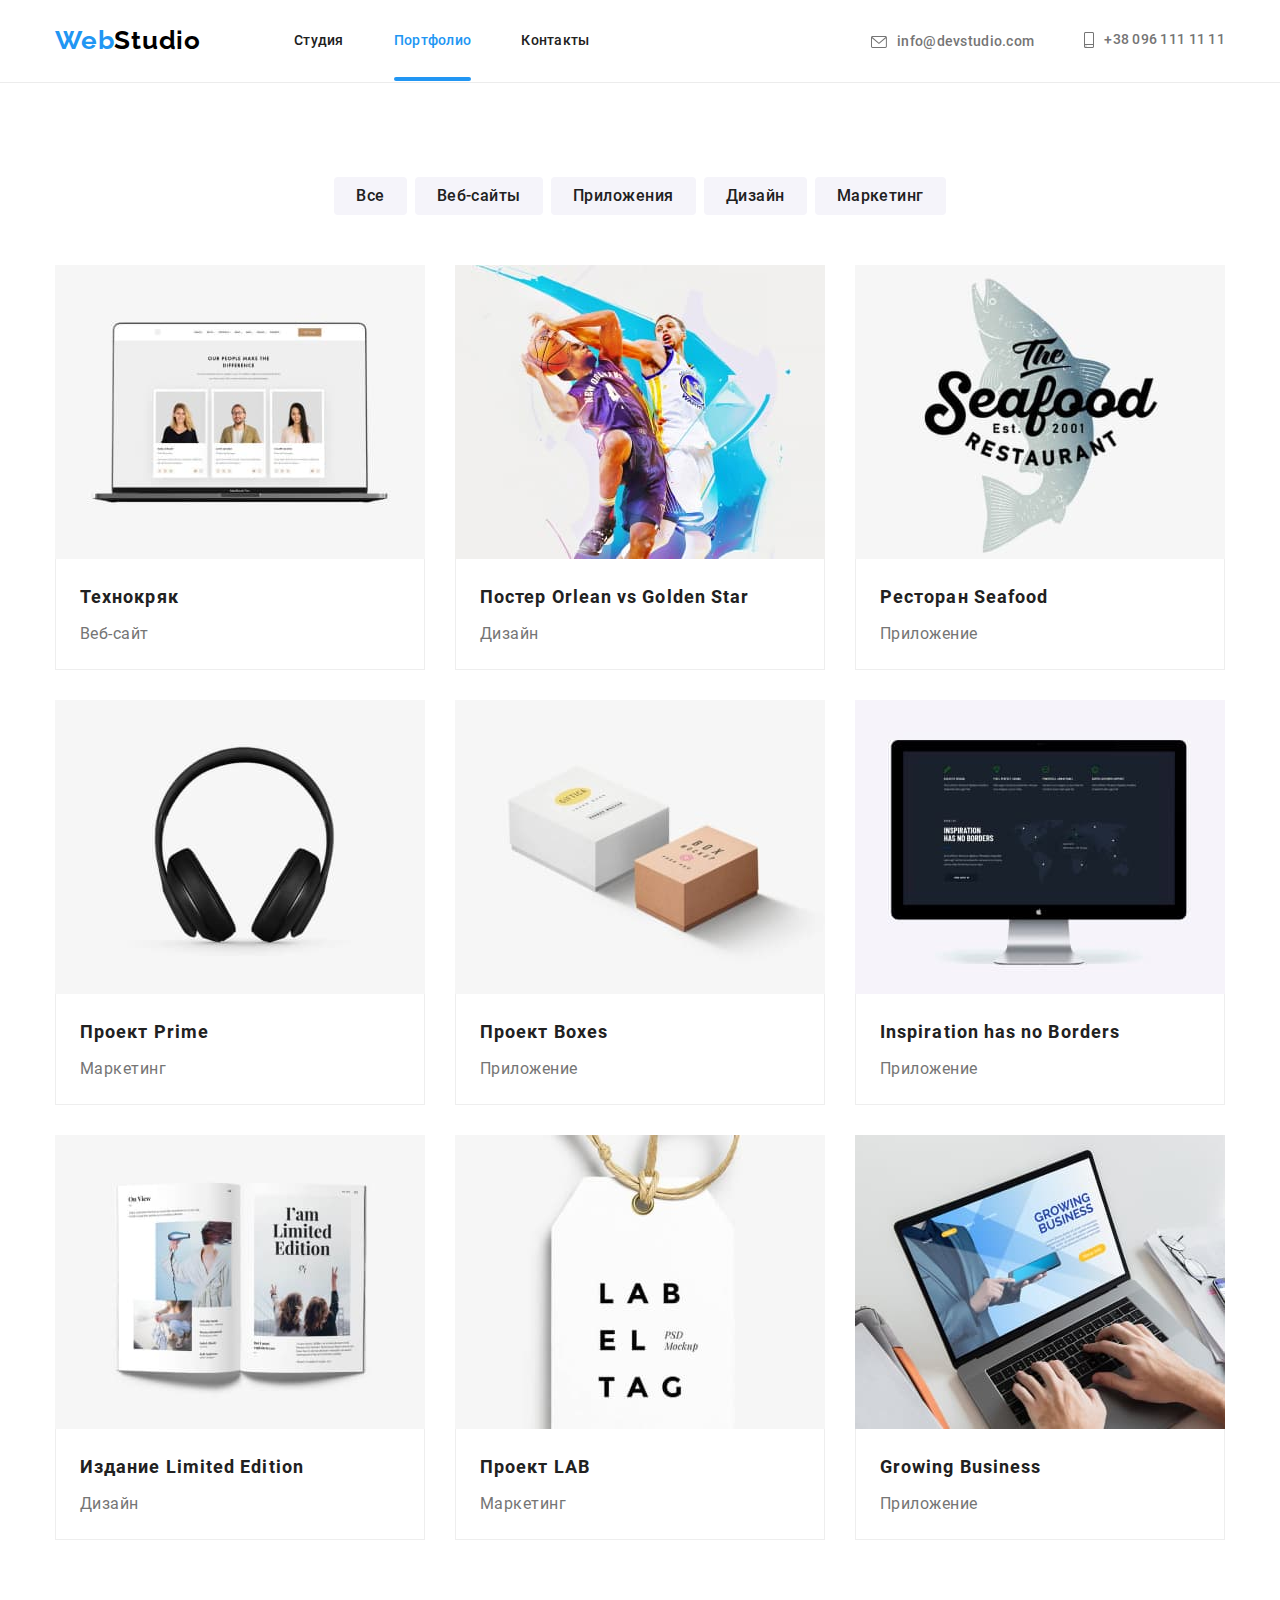
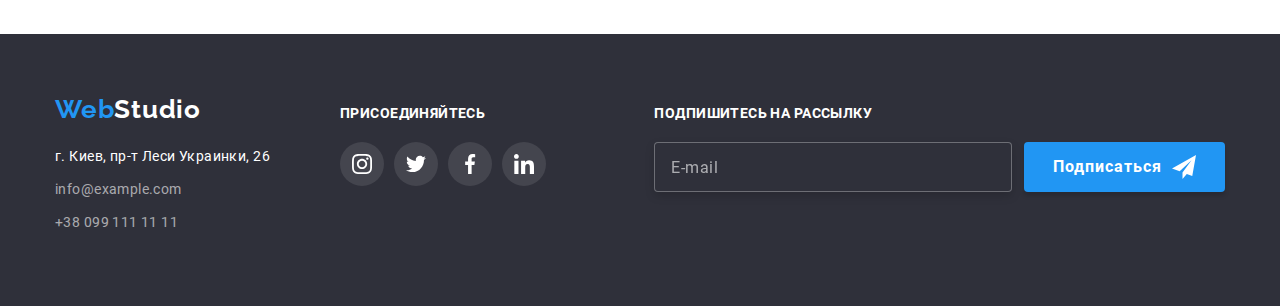
==== commit 5b1c58c5: "убирает весь мусор" ====
--- a/portfolio.html
+++ b/portfolio.html
@@ -32,8 +32,8 @@
                     </svg>
                     +38 096 111 11 11</a></li>
         </ul>
-        <button type="button" class="mobile-menu__open-button" data-menu-open>
-            <svg class="mobile-menu__open-button-icon" width="40" height="40" aria-label="Переключатель мобильного меню">
+        <button type="button" class="burger-button" data-menu-open>
+            <svg class="burger-button__icon" width="40" height="40" aria-label="Переключатель мобильного меню">
                 <use href="./images/sprite.svg#menu"></use>
             </svg>
         </button>
@@ -46,12 +46,12 @@
                             <use href="./images/sprite.svg#menu_close"></use>
                         </svg>
                     </button>
-                    <ul class="mobile-menu__pages">
-                        <li class="mobile-menu__page-item"><a class="mobile-menu__page-link"
+                    <ul>
+                        <li class="mobile-menu__item"><a class="mobile-menu__link"
                                 href="./index.html">Студия</a></li>
-                        <li class="mobile-menu__page-item"><a class="mobile-menu__page-link  mobile-menu__page-link_active"
+                        <li class="mobile-menu__item"><a class="mobile-menu__link  mobile-menu__link_active"
                                 href="./portfolio.html">Портфолио</a></li>
-                        <li class="mobile-menu__page-item"><a class="mobile-menu__page-link" href="">Контакты</a></li>
+                        <li class="mobile-menu__item"><a class="mobile-menu__link" href="">Контакты</a></li>
                     </ul>
                 </div>
                 <div class="mobile-menu__lower-wrap">
--- a/css/main.min.css
+++ b/css/main.min.css
@@ -1 +1 @@
-:root{--accent-color: #2196F3;--grey-background-color: #2F303A;--secondary-accent-color: #188CE8;--title-color: #212121;--light-background-color: #ffffff;--light-grey-background-color: #F5F4FA;--text-color: #757575;--transparent-white-color: rgba(255, 255, 255, 0.6);--dark-logo-black-color: #000000;--header-border-color: #ECECEC;--portfolio-card-border-color: #EEEEEE;--hero_background_color: #C4C4C4;--icon-background-color: #AFB1B8}.clients__link,.accounts,.advantages__icon-box,.social-icon,.modal-close-button,.modal-form__checkbox-text{display:flex;justify-content:center;align-items:center}.modal-form__checkbox_visually-hidden,.section__title_visually-hidden{position:absolute;width:1px;height:1px;margin:-1px;border:0;padding:0;white-space:nowrap;clip-path:inset(100%);clip:rect(0 0 0 0);overflow:hidden}h1,h2,h3,p{margin-top:0;margin-bottom:0}ul{margin-bottom:0;margin-top:0;padding-left:0;list-style:none}img{display:block;max-width:100%;height:auto}button{cursor:pointer;border:none;font-family:inherit}a{text-decoration:none}body{font-family:"Roboto",sans-serif;color:var(--text-color)}@font-face{font-family:"Roboto";font-style:normal;font-weight:400;src:url("../fonts/roboto-v30-latin_cyrillic-regular.eot");src:local(""),url("../fonts/roboto-v30-latin_cyrillic-regular.eot?#iefix") format("embedded-opentype"),url("../fonts/roboto-v30-latin_cyrillic-regular.woff2") format("woff2"),url("../fonts/roboto-v30-latin_cyrillic-regular.woff") format("woff"),url("../fonts/roboto-v30-latin_cyrillic-regular.ttf") format("truetype"),url("../fonts/roboto-v30-latin_cyrillic-regular.svg#Roboto") format("svg")}@font-face{font-family:"Roboto";font-style:normal;font-weight:700;src:url("../fonts/roboto-v30-latin_cyrillic-700.eot");src:local(""),url("../fonts/roboto-v30-latin_cyrillic-700.eot?#iefix") format("embedded-opentype"),url("../fonts/roboto-v30-latin_cyrillic-700.woff2") format("woff2"),url("../fonts/roboto-v30-latin_cyrillic-700.woff") format("woff"),url("../fonts/roboto-v30-latin_cyrillic-700.ttf") format("truetype"),url("../fonts/roboto-v30-latin_cyrillic-700.svg#Roboto") format("svg")}@font-face{font-family:"Roboto";font-style:normal;font-weight:500;src:url("../fonts/roboto-v30-latin_cyrillic-500.eot");src:local(""),url("../fonts/roboto-v30-latin_cyrillic-500.eot?#iefix") format("embedded-opentype"),url("../fonts/roboto-v30-latin_cyrillic-500.woff2") format("woff2"),url("../fonts/roboto-v30-latin_cyrillic-500.woff") format("woff"),url("../fonts/roboto-v30-latin_cyrillic-500.ttf") format("truetype"),url("../fonts/roboto-v30-latin_cyrillic-500.svg#Roboto") format("svg")}@font-face{font-family:"Roboto";font-style:normal;font-weight:900;src:url("../fonts/roboto-v30-latin_cyrillic-900.eot");src:local(""),url("../fonts/roboto-v30-latin_cyrillic-900.eot?#iefix") format("embedded-opentype"),url("../fonts/roboto-v30-latin_cyrillic-900.woff2") format("woff2"),url("../fonts/roboto-v30-latin_cyrillic-900.woff") format("woff"),url("../fonts/roboto-v30-latin_cyrillic-900.ttf") format("truetype"),url("../fonts/roboto-v30-latin_cyrillic-900.svg#Roboto") format("svg")}@font-face{font-family:"Raleway";font-style:normal;font-weight:700;src:url("../fonts/raleway-v27-latin_cyrillic-700.eot");src:local(""),url("../fonts/raleway-v27-latin_cyrillic-700.eot?#iefix") format("embedded-opentype"),url("../fonts/raleway-v27-latin_cyrillic-700.woff2") format("woff2"),url("../fonts/raleway-v27-latin_cyrillic-700.woff") format("woff"),url("../fonts/raleway-v27-latin_cyrillic-700.ttf") format("truetype"),url("../fonts/raleway-v27-latin_cyrillic-700.svg#Raleway") format("svg")}.container{width:100%;padding-left:15px;padding-right:15px}@media screen and (min-width: 480px){.container{width:480px;margin:0 auto}}@media screen and (min-width: 768px){.container{width:768px}}@media screen and (min-width: 1200px){.container{width:1200px}}@media screen and (max-width: 767px){.mobile-menu{position:fixed;z-index:10;top:0;left:0;width:100%;height:100%;background-color:var(--light-background-color);opacity:0;visibility:hidden;pointer-events:none;transition:opacity 250ms cubic-bezier(0.4, 0, 0.2, 1),visibility 250ms cubic-bezier(0.4, 0, 0.2, 1)}.mobile-menu.is-open{opacity:1;visibility:visible;pointer-events:auto}.mobile-menu__container{position:relative;display:flex;flex-direction:column;justify-content:space-between;padding-left:40px;padding-top:48px;padding-bottom:48px;height:100%}.mobile-menu__close-button{position:absolute;top:10px;right:15px;padding:0;background-color:rgba(0,0,0,0)}.mobile-menu__close-button-icon{fill:var(--title-color);transition:fill 250ms cubic-bezier(0.4, 0, 0.2, 1)}.mobile-menu__close-button:hover .mobile-menu__close-button-icon,.mobile-menu__close-button:focus .mobile-menu__close-button-icon{fill:var(--accent-color)}.mobile-menu__page-link{font-size:40px;line-height:1.175;letter-spacing:.02em;font-weight:500;color:var(--title-color)}.mobile-menu__page-link_active{color:var(--accent-color)}.mobile-menu__page-item:not(:last-child){margin-bottom:32px}.mobile-menu__phone-link{font-size:34px;line-height:1.18;letter-spacing:.02em;font-weight:500;color:var(--accent-color)}.mobile-menu__phone{margin-bottom:32px}.mobile-menu__mail-link{font-size:24px;line-height:1.17;letter-spacing:.02em;font-weight:500;color:var(--text-color)}.mobile-menu__mail{margin-bottom:64px}.mobile-menu__social{display:flex}.mobile-menu__social-link{font-size:18px;line-height:1.22;letter-spacing:.02em;font-weight:500;color:var(--accent-color)}.mobile-menu__social-item:not(:nth-child(1)){margin-left:10px}.mobile-menu__social-item:not(:last-child){padding-right:10px;border-right:1px solid rgba(33,33,33,.2)}}@media screen and (min-width: 768px){.mobile-menu{display:none}}.section{padding:60px 0}.section_no-padding-top{padding-top:0}.section_other-background-color{background-color:var(--light-grey-background-color)}@media screen and (min-width: 1200px){.section{padding:94px 0px}}.section__title{margin-bottom:30px;font-size:28px;line-height:1.18;letter-spacing:.03em;font-weight:700;text-align:center;color:var(--title-color)}@media screen and (min-width: 1200px){.section__title{margin-bottom:50px;font-size:36px;line-height:1.17;letter-spacing:.03em}}@media screen and (min-width: 1200px){.section{padding:94px 0px}}.backdrop{position:fixed;top:0;left:0;width:100%;height:100%;background-color:rgba(0,0,0,.2);transition:opacity 250ms cubic-bezier(0.4, 0, 0.2, 1),visibility 250ms cubic-bezier(0.4, 0, 0.2, 1)}.backdrop.backdrop_is-hidden{opacity:0;visibility:hidden;pointer-events:none}.backdrop.backdrop_is-hidden .modal{transform:translate(-50%, -50%) scale(0.25)}.button{font-size:16px;line-height:1.88;letter-spacing:.06em;font-weight:700;text-align:center;color:var(--light-background-color);background-color:var(--accent-color);box-shadow:0px 4px 4px rgba(0,0,0,.15);border-radius:4px;transition:background-color 250ms cubic-bezier(0.4, 0, 0.2, 1)}.button:hover,.button:focus{background-color:var(--secondary-accent-color)}.portfolio-filter{display:flex;flex-wrap:wrap;margin-bottom:40px}.portfolio-filter__button{border-radius:4px;padding:6px 22px;font-size:16px;line-height:1.63;letter-spacing:.03em;font-weight:500;text-align:center;color:var(--title-color);background-color:var(--light-grey-background-color);transition:color 250ms cubic-bezier(0.4, 0, 0.2, 1),background-color 250ms cubic-bezier(0.4, 0, 0.2, 1),box-shadow 250ms cubic-bezier(0.4, 0, 0.2, 1)}.portfolio-filter__button:hover,.portfolio-filter__button:focus{color:var(--light-background-color);background-color:var(--accent-color);box-shadow:0px 3px 1px rgba(0,0,0,.1),0px 1px 2px rgba(0,0,0,.08),0px 2px 2px rgba(0,0,0,.12)}@media screen and (max-width: 390px){.portfolio-filter__item:not(:last-child){margin-bottom:15px}.portfolio-filter__item:not(:nth-child(2n)){margin-right:8px}}@media screen and (min-width: 391px)and (max-width: 767px){.portfolio-filter__item:not(:nth-child(3n)){margin-right:8px}.portfolio-filter__item:not(:nth-last-child(-n+2)){margin-bottom:15px}}@media screen and (max-width: 767px){.portfolio-filter__item:last-child{margin-right:0}}@media screen and (min-width: 768px){.portfolio-filter__item:not(:last-child){margin-right:8px}.portfolio-filter{display:flex;justify-content:center;margin-bottom:30px}}@media screen and (min-width: 1200px){.portfolio-filter{margin-bottom:50px}}.logo{font-size:24px;line-height:1.17;letter-spacing:.03em;font-family:"Raleway",sans-serif;font-weight:700;color:var(--accent-color)}@media screen and (min-width: 1200px){.logo{font-size:26px;line-height:1.16;letter-spacing:.03em}}.modal-form{display:flex;flex-direction:column}.modal-form__title{margin-bottom:12px;font-size:20px;line-height:1.5;letter-spacing:.03em;font-weight:700;text-align:center;color:var(--title-color)}.modal-form__field{margin-bottom:10px}.modal-form__field-name{display:block;margin-bottom:4px;font-size:12px;line-height:1.17;letter-spacing:.01em}.modal-form__input{padding-left:42px;padding-top:12px;padding-bottom:12px;width:100%;height:40px;border:1px solid rgba(33,33,33,.2);border-radius:4px;outline:none;transition:border-color 250ms cubic-bezier(0.4, 0, 0.2, 1)}.modal-form__input:focus{border-color:var(--accent-color)}.modal-form__wrapper{position:relative;display:block}.modal-form__input-icon{position:absolute;top:50%;left:12px;transform:translateY(-50%);fill:var(--title-color);transition:fill 250ms cubic-bezier(0.4, 0, 0.2, 1)}.modal-form__input:focus+.modal-form__input-icon{fill:var(--accent-color)}.modal-form__comment{margin-bottom:20px}.modal-form__comment-field{display:block;padding:12px 16px;width:100%;height:120px;resize:none;border:1px solid rgba(33,33,33,.2);border-radius:4px;outline:none;transition:border-color 250ms cubic-bezier(0.4, 0, 0.2, 1)}.modal-form__comment-field::placeholder{font-size:14px;line-height:1.14;letter-spacing:.01em;color:rgba(117,117,117,.5)}.modal-form__comment-field:focus{border-color:var(--accent-color)}.modal-form__checkbox{position:absolute}.modal-form__checkbox-text{margin-bottom:31px;font-size:12px;line-height:1.17;letter-spacing:.03em}.modal-form__checkbox-text::before{content:"";display:block;margin-right:8px;width:16px;height:15px;border:2px solid var(--title-color);border-radius:2px;cursor:pointer;transition:border-color 250ms cubic-bezier(0.4, 0, 0.2, 1),background-color 250ms cubic-bezier(0.4, 0, 0.2, 1)}.modal-form__checkbox:focus+.modal-form__checkbox-text::before{border-color:var(--accent-color)}.modal-form__checkbox:checked+.modal-form__checkbox-text::before{background-color:var(--accent-color);border-color:rgba(0,0,0,0);background-image:url("../images/check.svg");background-size:cover;background-origin:border-box;background-repeat:no-repeat}.modal-form__contract-terms{color:var(--accent-color);text-decoration:underline}.modal-form__button{min-width:200px;padding:10px 55px;align-self:center}@media screen and (min-width: 1200px){.modal-form__title{font-size:20px;line-height:1.15;letter-spacing:.03em}.modal-form__comment-field::placeholder{font-size:12px;line-height:1.67;letter-spacing:.01em}.modal-form__checkbox-text{font-size:14px;line-height:1.71;letter-spacing:.03em}}.modal{position:absolute;max-height:609px;top:50%;left:50%;transform:translate(-50%, -50%);padding:40px;background-color:var(--light-background-color);box-shadow:0px 1px 3px rgba(0,0,0,.12),0px 1px 1px rgba(0,0,0,.14),0px 2px 1px rgba(0,0,0,.2);border-radius:4px;transition:transform 250ms cubic-bezier(0.4, 0, 0.2, 1)}@media screen and (max-width: 479px){.modal{width:100%}}.modal-close-button{position:absolute;top:8px;right:8px;padding:0;width:30px;height:30px;background-color:var(--light-background-color);border:1px solid rgba(0,0,0,.1);border-radius:50%}.modal-close-button__icon{fill:#000;transition:fill 250ms cubic-bezier(0.4, 0, 0.2, 1)}.modal-close-button:hover .modal-close-button__icon,.modal-close-button:focus .modal-close-button__icon{fill:var(--accent-color)}@media screen and (min-width: 480px){.modal{width:450px}}@media screen and (min-width: 1200px){.modal{width:528px;height:581px}}.social-item{width:44px;height:44px}.social-item:not(:last-child){margin-right:10px}.social-icon{width:100%;height:100%;border-radius:50%;fill:currentColor}.subscription-form__input{display:block;padding-left:16px;height:50px;outline:none;border:1px solid rgba(255,255,255,.3);border-radius:4px;font-size:16px;line-height:1.25;letter-spacing:.03em;filter:drop-shadow(0px 4px 4px rgba(0, 0, 0, 0.15));background-color:var(--grey-background-color);color:#fff}.subscription-form__input::placeholder{color:rgba(255,255,255,.6)}.subscription-form__button{display:inline-flex;align-items:center;min-width:166px;padding:10px 29px}.subscription-form__button-icon{margin-left:10px;fill:currentColor}@media screen and (min-width: 480px){.subscription-form__input{max-width:450px;margin-right:12px}}@media screen and (max-width: 1199px){.subscription-form__input{margin-left:auto;margin-right:auto;margin-bottom:20px;width:100%}}@media screen and (min-width: 1200px){.subscription-form__input{display:block;width:358px}.subscription-form{display:flex}}.header__container{display:flex;align-items:center;justify-content:space-between}.header{border-bottom:1px solid var(--header-border-color)}.logo_dark{color:var(--dark-logo-black-color)}@media screen and (max-width: 767px){.menu{display:none}.contacts{display:none}.header__logo{padding:16px 0}.mobile-menu__open-button{display:block;padding:10px 0;line-height:0;background-color:rgba(0,0,0,0)}.mobile-menu__open-button-icon{fill:var(--title-color)}.mobile-menu__open-button-icon:hover,.mobile-menu__open-button-icon:focus{fill:var(--accent-color)}}@media screen and (min-width: 768px){.mobile-menu__open-button{display:none}.menu{display:flex;padding:32px 0;font-weight:500;font-size:14px;line-height:1.14;letter-spacing:.02em}.menu__link{padding-top:32px;padding-bottom:32px;color:var(--title-color)}.menu__item:not(:last-child){margin-right:50px}.header__container,.site-navigation{display:flex;align-items:center}.header__logo{padding:26px 0;margin-right:88px}.contacts__link{display:flex;align-items:center;font-weight:500;font-size:12px;line-height:1.16;letter-spacing:.02em;color:var(--text-color)}.contacts__link:not(:last-child){margin-bottom:10px}.contacts__icon_large{display:none}.contacts__icon{margin-right:8px;fill:currentColor}.menu__link_active{position:relative;color:var(--accent-color)}.menu__link_active::after{content:"";display:block;position:absolute;left:0;bottom:-1px;width:100%;height:4px;border-radius:2px;background-color:var(--accent-color)}}@media screen and (max-width: 1199px){.contacts{padding:21px 0}.contacts__item:not(:last-child){margin-bottom:10px}}@media screen and (min-width: 1200px){.header__logo{padding-top:24px;padding-bottom:25px;margin-right:93px}.menu__link,.contacts__link{padding:32px 0;transition:color 250ms cubic-bezier(0.4, 0, 0.2, 1)}.menu__link:hover,.menu__link:focus,.contacts__link:hover,.contacts__link:focus{color:var(--accent-color)}.contacts__icon{margin-right:10px}.contacts__icon_large{display:block}.contacts__icon_small{display:none}.contacts{display:flex;align-items:baseline}.contacts__link{font-size:14px;line-height:1.14}.contacts__item{margin-bottom:0}.contacts__item:not(:last-child){margin-right:50px}}.hero{background-size:cover;background-repeat:no-repeat;background-position:center}.hero__title{margin:0 auto 30px;max-width:360px;font-weight:900;font-size:26;line-height:1.62;letter-spacing:.06em;text-align:center;text-transform:uppercase;color:var(--light-background-color)}.hero__button{min-width:200px;padding:10px 32px;display:block;margin-left:auto;margin-right:auto}@media screen and (max-width: 767px){.hero{background-image:linear-gradient(rgba(47, 48, 58, 0.4), rgba(47, 48, 58, 0.4)),url(../images/main_page/hero/hero_image_mob@1x.jpg)}}@media screen and (max-width: 767px)and (min-device-pixel-ratio: 2),screen and (max-width: 767px)and (-webkit-min-device-pixel-ratio: 2),screen and (max-width: 767px)and (min-resolution: 192dpi),screen and (max-width: 767px)and (min-resolution: 2dppx){.hero{background-image:linear-gradient(rgba(47, 48, 58, 0.4), rgba(47, 48, 58, 0.4)),url(../images/main_page/hero/hero_image_mob@2x.jpg)}}@media screen and (max-width: 1199px){.hero{padding:118px 0;height:400px}}@media screen and (min-width: 768px)and (max-width: 1199px){.hero{background-image:linear-gradient(rgba(47, 48, 58, 0.4), rgba(47, 48, 58, 0.4)),url(../images/main_page/hero/hero_image_tab@1x.jpg)}}@media screen and (min-width: 768px)and (max-width: 1199px)and (min-device-pixel-ratio: 2),screen and (min-width: 768px)and (max-width: 1199px)and (-webkit-min-device-pixel-ratio: 2),screen and (min-width: 768px)and (max-width: 1199px)and (min-resolution: 192dpi),screen and (min-width: 768px)and (max-width: 1199px)and (min-resolution: 2dppx){.hero{background-image:linear-gradient(rgba(47, 48, 58, 0.4), rgba(47, 48, 58, 0.4)),url(../images/main_page/hero/hero_image_tab@2x.jpg)}}@media screen and (min-width: 1200px){.hero{padding:200px 0;height:600px;background-image:linear-gradient(rgba(47, 48, 58, 0.4), rgba(47, 48, 58, 0.4)),url(../images/main_page/hero/hero_image_desk@1x.jpg)}}@media screen and (min-width: 1200px)and (min-device-pixel-ratio: 2),screen and (min-width: 1200px)and (-webkit-min-device-pixel-ratio: 2),screen and (min-width: 1200px)and (min-resolution: 192dpi),screen and (min-width: 1200px)and (min-resolution: 2dppx){.hero{background-image:linear-gradient(rgba(47, 48, 58, 0.4), rgba(47, 48, 58, 0.4)),url(../images/main_page/hero/hero_image_desk@2x.jpg)}}@media screen and (min-width: 1200px){.hero__title{max-width:696px;font-size:44px;line-height:1.36}}.advantages__icon-box{background-color:var(--light-grey-background-color);border-radius:4px;width:100%;height:120px;margin-bottom:30px}.advantage__title{margin-bottom:10px;font-size:14px;line-height:1.14;letter-spacing:.03em;font-weight:700;text-transform:uppercase;text-align:center;color:var(--title-color)}.advantage__description{font-size:14px;line-height:1.71;letter-spacing:.03em}@media screen and (max-width: 767px){.advantages__item:not(:last-child){margin-bottom:30px}}@media screen and (min-width: 768px){.advantages{display:flex;flex-wrap:wrap}.advantages__item{flex-basis:calc((100% - 30px)/2)}.advantages__item:not(:nth-child(2n)){margin-right:30px}.advantage__title{text-align:left}}@media screen and (max-width: 1199px){.advantages__item:not(:nth-last-child(-n+2)){margin-bottom:30px}}@media screen and (min-width: 1200px){.advantages__item{flex-basis:calc((100% - 90px)/4)}.advantages__item:not(:last-child){margin-right:30px}}@media screen and (max-width: 1199px){.work__section{display:none}}@media screen and (min-width: 1200px){.work__section{padding-top:0}.work{display:flex}.work__item{position:relative;flex-basis:calc((100% - 60px)/3)}.work__item:not(:last-child){margin-right:30px}.work__title{display:flex;justify-content:center;align-items:center;position:absolute;width:100%;height:70px;bottom:0;left:0;font-size:14px;line-height:1.14;letter-spacing:.03em;font-weight:700;text-transform:uppercase;color:var(--light-background-color);background-color:rgba(47,48,58,.8)}}.team__box{padding-top:30px;padding-bottom:24px}.team__member{background-color:var(--light-background-color);box-shadow:0px 1px 3px rgba(0,0,0,.12),0px 1px 1px rgba(0,0,0,.14),0px 2px 1px rgba(0,0,0,.2);border-radius:0px 0px 4px 4px}.team__title,.team__text{font-size:16px;line-height:1.19;letter-spacing:.03em;text-align:center}.team__title{margin-bottom:10px;font-weight:500;color:var(--title-color)}.accounts{margin-top:16px}.accounts__link{color:var(--icon-background-color);background-color:var(--light-background-color)}@media screen and (max-width: 767px){.team__member:not(:last-child){margin-bottom:30px}}@media screen and (min-width: 768px){.team{display:flex;flex-wrap:wrap}.team__member{flex-basis:calc((100% - 30px)/2)}}@media screen and (min-width: 768px)and (max-width: 1199px){.team__member:nth-child(2n+1){margin-right:30px}.team__member:not(:nth-last-child(-n+2)){margin-bottom:30px}}@media screen and (min-width: 1200px){.team__member{flex-basis:calc((100% - 90px)/4)}.team__member:not(:nth-child(4n)){margin-right:30px}.team__member:not(:nth-last-child(-n+4)){margin-bottom:30px}.accounts__link{transition:background-color 250ms cubic-bezier(0.4, 0, 0.2, 1)}.accounts__link:hover,.accounts__link:focus{background-color:var(--accent-color)}.accounts__icon{transition:fill 250ms cubic-bezier(0.4, 0, 0.2, 1)}.accounts__link:hover .accounts__icon,.accounts__link:focus .accounts__icon{fill:var(--light-background-color)}}.clients__item{width:210px;height:92px}.clients__link{border:1px solid var(--icon-background-color);border-radius:4px;width:100%;height:100%;color:var(--icon-background-color);transition:color 250ms cubic-bezier(0.4, 0, 0.2, 1),border 250ms cubic-bezier(0.4, 0, 0.2, 1)}.clients__link:hover,.clients__link:focus{color:var(--accent-color);border:1px solid var(--accent-color)}.clients__icon{fill:currentColor}@media screen and (max-width: 479px){.clients{display:block}.clients__item{margin-left:auto;margin-right:auto}.clients__item:not(:last-child){margin-bottom:30px}}@media screen and (min-width: 480px){.clients{display:flex;flex-wrap:wrap}}@media screen and (min-width: 480px)and (max-width: 767px){.clients__item:not(:nth-child(2n)){margin-right:30px}.clients__item:not(:nth-last-child(-n+2)){margin-bottom:30px}}@media screen and (min-width: 768px)and (max-width: 1199px){.clients__item{width:226px}.clients__item:not(:nth-child(3n)){margin-right:30px}.clients__item:not(:nth-last-child(-n+3)){margin-bottom:30px}}@media screen and (min-width: 1200px){.clients__item{width:170px}.clients__item:not(:last-child){margin-right:30px}}.footer{padding-top:60px;padding-bottom:60px;background-color:var(--grey-background-color);width:100%}.footer__logo{display:inline-block;margin-bottom:20px}.logo_light{color:var(--light-background-color)}.contact-info{font-style:normal}.contact-info__address{font-size:14px;line-height:1.71;letter-spacing:.03em;display:inline-block;color:var(--light-background-color)}.contact-info__mail,.contact-info__phone{font-size:14px;line-height:1.71;letter-spacing:.03em;color:var(--transparent-white-color)}.contact-info__item:not(:last-child){margin-bottom:8px}.footer-social-networks__title,.footer-subscription__title{display:inline-block;margin-bottom:20px;font-size:14px;line-height:1.14;letter-spacing:.03em;font-weight:700;text-transform:uppercase;color:var(--light-background-color)}.footer-social-networks{display:flex;justify-content:center;margin-bottom:60px}.footer-social-networks__link{background:rgba(255,255,255,.1);color:var(--light-background-color)}@media screen and (min-width: 768px){.footer__container_left-side{display:flex;justify-content:space-between}}@media screen and (min-width: 768px)and (max-width: 1199px){.footer__contacts{margin-left:61px}.social-networks{margin-right:74px}}@media screen and (max-width: 1199px){.social-networks,.footer-subscription{text-align:center}.footer__contacts{text-align:center}.contact-info{text-align:center;margin-bottom:60px}}@media screen and (min-width: 1200px){.contact-info__item:not(:last-child){margin-bottom:9px}.contact-info__address{transition:color 250ms cubic-bezier(0.4, 0, 0.2, 1)}.contact-info__address:hover,.contact-info__address:focus{color:var(--accent-color)}.contact-info__mail,.contact-info__phone{transition:color 250ms cubic-bezier(0.4, 0, 0.2, 1)}.contact-info__mail:hover,.contact-info__mail:focus,.contact-info__phone:hover,.contact-info__phone:focus{color:var(--accent-color)}.footer-social-networks__link{transition:background-color 250ms cubic-bezier(0.4, 0, 0.2, 1)}.footer-social-networks__link:hover,.footer-social-networks__link:focus{background-color:var(--accent-color)}.footer__container_left-side{display:flex;align-items:baseline}.footer__contacts{margin-right:70px}.footer__container{display:flex;justify-content:space-between;align-items:baseline}}.project-card{background-color:var(--light-background-color)}.project-card__link{color:inherit;display:block;transition:box-shadow 250ms cubic-bezier(0.4, 0, 0.2, 1)}.project-card__link:hover,.project-card__link:focus{box-shadow:0px 1px 1px rgba(0,0,0,.12),0px 4px 4px rgba(0,0,0,.06),1px 4px 6px rgba(0,0,0,.16)}.project-card__bottom{padding:20px 24px;border:1px solid var(--portfolio-card-border-color);border-top:none}.project-card__title{margin-bottom:4px;font-size:18px;line-height:2;letter-spacing:.06em;font-weight:700;color:var(--title-color)}.project-card__text{font-size:16px;line-height:1.88;letter-spacing:.03em}.project-card__img-wrapper{position:relative;overflow:hidden}.project-card__overlay{position:absolute;top:0;left:0;width:100%;height:100%;padding:77px 24px;font-size:18px;line-height:1.56;letter-spacing:.03em;color:var(--light-background-color);background-color:rgba(33,150,243,.9);overflow:auto;transform:translateY(100%);transition:transform 250ms cubic-bezier(0.4, 0, 0.2, 1)}.project-card__link:hover .project-card__overlay,.project-card__link:focus .project-card__overlay{transform:translateY(0%)}@media screen and (max-width: 479px){.project-card__overlay{padding-top:24px}}@media screen and (min-width: 768px){.projects{display:flex;flex-wrap:wrap}}@media screen and (min-width: 768px)and (max-width: 1199px){.project-card{flex-basis:calc((100% - 30px)/2)}.project-card:not(:nth-child(2n)){margin-right:30px}}@media screen and (max-width: 1199px){.project-card:not(:last-child){margin-bottom:30px}}@media screen and (min-width: 1200px){.project-card{flex-basis:calc((100% - 60px)/3)}.project-card:not(:nth-child(3n)){margin-right:30px}.project-card:not(:nth-last-child(-n+3)){margin-bottom:30px}.project-card__overlay{font-size:18px;line-height:1.56;letter-spacing:.03em}}/*# sourceMappingURL=main.min.css.map */+:root{--accent-color: #2196F3;--grey-background-color: #2F303A;--secondary-accent-color: #188CE8;--title-color: #212121;--light-background-color: #ffffff;--light-grey-background-color: #F5F4FA;--text-color: #757575;--transparent-white-color: rgba(255, 255, 255, 0.6);--dark-logo-black-color: #000000;--header-border-color: #ECECEC;--portfolio-card-border-color: #EEEEEE;--hero_background_color: #C4C4C4;--icon-background-color: #AFB1B8}.clients__link,.accounts,.advantages__icon-box,.social-icon,.modal-close-button,.modal-form__checkbox-text{display:flex;justify-content:center;align-items:center}.modal-form__checkbox_visually-hidden,.section__title_visually-hidden{position:absolute;width:1px;height:1px;margin:-1px;border:0;padding:0;white-space:nowrap;clip-path:inset(100%);clip:rect(0 0 0 0);overflow:hidden}h1,h2,h3,p{margin-top:0;margin-bottom:0}ul{margin-bottom:0;margin-top:0;padding-left:0;list-style:none}img{display:block;max-width:100%;height:auto}button{cursor:pointer;border:none;font-family:inherit}a{text-decoration:none}body{font-family:"Roboto",sans-serif;color:var(--text-color)}@font-face{font-family:"Roboto";font-style:normal;font-weight:400;src:url("../fonts/roboto-v30-latin_cyrillic-regular.eot");src:local(""),url("../fonts/roboto-v30-latin_cyrillic-regular.eot?#iefix") format("embedded-opentype"),url("../fonts/roboto-v30-latin_cyrillic-regular.woff2") format("woff2"),url("../fonts/roboto-v30-latin_cyrillic-regular.woff") format("woff"),url("../fonts/roboto-v30-latin_cyrillic-regular.ttf") format("truetype"),url("../fonts/roboto-v30-latin_cyrillic-regular.svg#Roboto") format("svg")}@font-face{font-family:"Roboto";font-style:normal;font-weight:700;src:url("../fonts/roboto-v30-latin_cyrillic-700.eot");src:local(""),url("../fonts/roboto-v30-latin_cyrillic-700.eot?#iefix") format("embedded-opentype"),url("../fonts/roboto-v30-latin_cyrillic-700.woff2") format("woff2"),url("../fonts/roboto-v30-latin_cyrillic-700.woff") format("woff"),url("../fonts/roboto-v30-latin_cyrillic-700.ttf") format("truetype"),url("../fonts/roboto-v30-latin_cyrillic-700.svg#Roboto") format("svg")}@font-face{font-family:"Roboto";font-style:normal;font-weight:500;src:url("../fonts/roboto-v30-latin_cyrillic-500.eot");src:local(""),url("../fonts/roboto-v30-latin_cyrillic-500.eot?#iefix") format("embedded-opentype"),url("../fonts/roboto-v30-latin_cyrillic-500.woff2") format("woff2"),url("../fonts/roboto-v30-latin_cyrillic-500.woff") format("woff"),url("../fonts/roboto-v30-latin_cyrillic-500.ttf") format("truetype"),url("../fonts/roboto-v30-latin_cyrillic-500.svg#Roboto") format("svg")}@font-face{font-family:"Roboto";font-style:normal;font-weight:900;src:url("../fonts/roboto-v30-latin_cyrillic-900.eot");src:local(""),url("../fonts/roboto-v30-latin_cyrillic-900.eot?#iefix") format("embedded-opentype"),url("../fonts/roboto-v30-latin_cyrillic-900.woff2") format("woff2"),url("../fonts/roboto-v30-latin_cyrillic-900.woff") format("woff"),url("../fonts/roboto-v30-latin_cyrillic-900.ttf") format("truetype"),url("../fonts/roboto-v30-latin_cyrillic-900.svg#Roboto") format("svg")}@font-face{font-family:"Raleway";font-style:normal;font-weight:700;src:url("../fonts/raleway-v27-latin_cyrillic-700.eot");src:local(""),url("../fonts/raleway-v27-latin_cyrillic-700.eot?#iefix") format("embedded-opentype"),url("../fonts/raleway-v27-latin_cyrillic-700.woff2") format("woff2"),url("../fonts/raleway-v27-latin_cyrillic-700.woff") format("woff"),url("../fonts/raleway-v27-latin_cyrillic-700.ttf") format("truetype"),url("../fonts/raleway-v27-latin_cyrillic-700.svg#Raleway") format("svg")}.container{width:100%;padding-left:15px;padding-right:15px}@media screen and (min-width: 480px){.container{width:480px;margin:0 auto}}@media screen and (min-width: 768px){.container{width:768px}}@media screen and (min-width: 1200px){.container{width:1200px}}@media screen and (max-width: 767px){.burger-button{display:block;padding:10px 0;line-height:0;background-color:rgba(0,0,0,0)}.burger-button__icon{fill:var(--title-color)}.burger-button__icon:hover,.burger-button__icon:focus{fill:var(--accent-color)}}@media screen and (min-width: 768px){.burger-button{display:none}}@media screen and (max-width: 479px){.mobile-menu__phone-link{font-size:30px;line-height:1.18;letter-spacing:.02em}.mobile-menu__social-item{padding-top:5px;padding-bottom:5px}}@media screen and (min-width: 480px)and (max-width: 767px){.mobile-menu__phone-link{font-size:34px;line-height:1.18;letter-spacing:.02em}}@media screen and (max-width: 767px){.mobile-menu{position:fixed;z-index:10;top:0;left:0;width:100%;height:100%;background-color:var(--light-background-color);opacity:0;visibility:hidden;pointer-events:none;transition:opacity 250ms cubic-bezier(0.4, 0, 0.2, 1),visibility 250ms cubic-bezier(0.4, 0, 0.2, 1)}.mobile-menu.is-open{opacity:1;visibility:visible;pointer-events:auto}.mobile-menu__container{position:relative;display:flex;flex-direction:column;justify-content:space-between;padding-left:40px;padding-top:48px;padding-bottom:48px;height:100%}.mobile-menu__close-button{position:absolute;top:10px;right:15px;padding:0;background-color:rgba(0,0,0,0)}.mobile-menu__close-button-icon{fill:var(--title-color);transition:fill 250ms cubic-bezier(0.4, 0, 0.2, 1)}.mobile-menu__close-button:hover .mobile-menu__close-button-icon,.mobile-menu__close-button:focus .mobile-menu__close-button-icon{fill:var(--accent-color)}.mobile-menu__link{font-size:40px;line-height:1.175;letter-spacing:.02em;font-weight:500;color:var(--title-color)}.mobile-menu__link_active{color:var(--accent-color)}.mobile-menu__item:not(:last-child){margin-bottom:32px}.mobile-menu__phone-link{font-weight:500;color:var(--accent-color)}.mobile-menu__phone{margin-bottom:32px}.mobile-menu__mail-link{font-size:24px;line-height:1.17;letter-spacing:.02em;font-weight:500;color:var(--text-color)}.mobile-menu__mail{margin-bottom:64px}.mobile-menu__social{display:flex;flex-wrap:wrap}.mobile-menu__social-link{font-size:18px;line-height:1.22;letter-spacing:.02em;font-weight:500;color:var(--accent-color)}.mobile-menu__social-item:not(:nth-child(1)){margin-left:10px}.mobile-menu__social-item:not(:last-child){padding-right:10px;border-right:1px solid rgba(33,33,33,.2)}}@media screen and (min-width: 768px){.mobile-menu{display:none}}.section{padding:60px 0}.section_no-padding-top{padding-top:0}.section_other-background-color{background-color:var(--light-grey-background-color)}@media screen and (min-width: 1200px){.section{padding:94px 0px}}.section__title{margin-bottom:30px;font-size:28px;line-height:1.18;letter-spacing:.03em;font-weight:700;text-align:center;color:var(--title-color)}@media screen and (min-width: 1200px){.section__title{margin-bottom:50px;font-size:36px;line-height:1.17;letter-spacing:.03em}}.backdrop{position:fixed;top:0;left:0;width:100%;height:100%;background-color:rgba(0,0,0,.2);transition:opacity 250ms cubic-bezier(0.4, 0, 0.2, 1),visibility 250ms cubic-bezier(0.4, 0, 0.2, 1)}.backdrop.backdrop_is-hidden{opacity:0;visibility:hidden;pointer-events:none}.backdrop.backdrop_is-hidden .modal{transform:translate(-50%, -50%) scale(0.25)}.button{font-size:16px;line-height:1.88;letter-spacing:.06em;font-weight:700;text-align:center;color:var(--light-background-color);background-color:var(--accent-color);box-shadow:0px 4px 4px rgba(0,0,0,.15);border-radius:4px;transition:background-color 250ms cubic-bezier(0.4, 0, 0.2, 1)}.button:hover,.button:focus{background-color:var(--secondary-accent-color)}.portfolio-filter{display:flex;flex-wrap:wrap;margin-bottom:40px}.portfolio-filter__button{border-radius:4px;padding:6px 22px;font-size:16px;line-height:1.63;letter-spacing:.03em;font-weight:500;text-align:center;color:var(--title-color);background-color:var(--light-grey-background-color);transition:color 250ms cubic-bezier(0.4, 0, 0.2, 1),background-color 250ms cubic-bezier(0.4, 0, 0.2, 1),box-shadow 250ms cubic-bezier(0.4, 0, 0.2, 1)}.portfolio-filter__button:hover,.portfolio-filter__button:focus{color:var(--light-background-color);background-color:var(--accent-color);box-shadow:0px 3px 1px rgba(0,0,0,.1),0px 1px 2px rgba(0,0,0,.08),0px 2px 2px rgba(0,0,0,.12)}@media screen and (max-width: 390px){.portfolio-filter__item:not(:last-child){margin-bottom:15px}.portfolio-filter__item:not(:nth-child(2n)){margin-right:8px}}@media screen and (min-width: 391px)and (max-width: 767px){.portfolio-filter__item:not(:nth-child(3n)){margin-right:8px}.portfolio-filter__item:not(:nth-last-child(-n+2)){margin-bottom:15px}}@media screen and (max-width: 767px){.portfolio-filter__item:last-child{margin-right:0}}@media screen and (min-width: 768px){.portfolio-filter__item:not(:last-child){margin-right:8px}.portfolio-filter{display:flex;justify-content:center;margin-bottom:30px}}@media screen and (min-width: 1200px){.portfolio-filter{margin-bottom:50px}}.logo{font-size:24px;line-height:1.17;letter-spacing:.03em;font-family:"Raleway",sans-serif;font-weight:700;color:var(--accent-color)}@media screen and (min-width: 1200px){.logo{font-size:26px;line-height:1.19;letter-spacing:.03em}}.modal-form{display:flex;flex-direction:column}.modal-form__title{margin-bottom:12px;font-size:20px;line-height:1.5;letter-spacing:.03em;font-weight:700;text-align:center;color:var(--title-color)}.modal-form__field{margin-bottom:10px}.modal-form__field-name{display:block;margin-bottom:4px;font-size:12px;line-height:1.17;letter-spacing:.01em}.modal-form__input{padding-left:42px;padding-top:12px;padding-bottom:12px;width:100%;height:40px;border:1px solid rgba(33,33,33,.2);border-radius:4px;outline:none;transition:border-color 250ms cubic-bezier(0.4, 0, 0.2, 1)}.modal-form__input:focus{border-color:var(--accent-color)}.modal-form__wrapper{position:relative;display:block}.modal-form__input-icon{position:absolute;top:50%;left:12px;transform:translateY(-50%);fill:var(--title-color);transition:fill 250ms cubic-bezier(0.4, 0, 0.2, 1)}.modal-form__input:focus+.modal-form__input-icon{fill:var(--accent-color)}.modal-form__comment{margin-bottom:20px}.modal-form__comment-field{display:block;padding:12px 16px;width:100%;height:120px;resize:none;border:1px solid rgba(33,33,33,.2);border-radius:4px;outline:none;transition:border-color 250ms cubic-bezier(0.4, 0, 0.2, 1)}.modal-form__comment-field::placeholder{font-size:14px;line-height:1.14;letter-spacing:.01em;color:rgba(117,117,117,.5)}.modal-form__comment-field:focus{border-color:var(--accent-color)}.modal-form__checkbox{position:absolute}.modal-form__checkbox-text{margin-bottom:31px;font-size:12px;line-height:1.17;letter-spacing:.03em}.modal-form__checkbox-text::before{content:"";display:block;margin-right:8px;width:16px;height:15px;border:2px solid var(--title-color);border-radius:2px;cursor:pointer;transition:border-color 250ms cubic-bezier(0.4, 0, 0.2, 1),background-color 250ms cubic-bezier(0.4, 0, 0.2, 1)}.modal-form__checkbox:focus+.modal-form__checkbox-text::before{border-color:var(--accent-color)}.modal-form__checkbox:checked+.modal-form__checkbox-text::before{background-color:var(--accent-color);border-color:rgba(0,0,0,0);background-image:url("../images/check.svg");background-size:cover;background-origin:border-box;background-repeat:no-repeat}.modal-form__contract-terms{color:var(--accent-color);text-decoration:underline}.modal-form__button{min-width:200px;padding:10px 55px;align-self:center}@media screen and (min-width: 1200px){.modal-form__title{font-size:20px;line-height:1.15;letter-spacing:.03em}.modal-form__comment-field::placeholder{font-size:12px;line-height:1.67;letter-spacing:.01em}.modal-form__checkbox-text{font-size:14px;line-height:1.71;letter-spacing:.03em}}.modal{position:absolute;height:609px;top:50%;left:50%;transform:translate(-50%, -50%);padding:40px;background-color:var(--light-background-color);box-shadow:0px 1px 3px rgba(0,0,0,.12),0px 1px 1px rgba(0,0,0,.14),0px 2px 1px rgba(0,0,0,.2);border-radius:4px;transition:transform 250ms cubic-bezier(0.4, 0, 0.2, 1)}@media screen and (max-width: 479px){.modal{width:100%}}@media screen and (min-width: 480px){.modal{width:450px}}@media screen and (min-width: 1200px){.modal{width:528px;height:581px}}.modal-close-button{position:absolute;top:8px;right:8px;padding:0;width:30px;height:30px;background-color:var(--light-background-color);border:1px solid rgba(0,0,0,.1);border-radius:50%}.modal-close-button__icon{fill:#000;transition:fill 250ms cubic-bezier(0.4, 0, 0.2, 1)}.modal-close-button:hover .modal-close-button__icon,.modal-close-button:focus .modal-close-button__icon{fill:var(--accent-color)}.social-item{width:44px;height:44px}.social-item:not(:last-child){margin-right:10px}.social-icon{width:100%;height:100%;border-radius:50%;fill:currentColor}.subscription-form__input{display:block;padding-left:16px;height:50px;outline:none;border:1px solid rgba(255,255,255,.3);border-radius:4px;font-size:16px;line-height:1.25;letter-spacing:.03em;filter:drop-shadow(0px 4px 4px rgba(0, 0, 0, 0.15));background-color:var(--grey-background-color);color:#fff}.subscription-form__input::placeholder{color:rgba(255,255,255,.6)}@media screen and (min-width: 480px){.subscription-form__input{max-width:450px;margin-right:12px}}@media screen and (max-width: 1199px){.subscription-form__input{margin-left:auto;margin-right:auto;margin-bottom:20px;width:100%}}@media screen and (min-width: 1200px){.subscription-form__input{display:block;width:358px}}.subscription-form__button{display:inline-flex;align-items:center;min-width:166px;padding:10px 29px}.subscription-form__button-icon{margin-left:10px;fill:currentColor}@media screen and (min-width: 1200px){.subscription-form{display:flex}}.header__container{display:flex;align-items:center;justify-content:space-between}.header{border-bottom:1px solid var(--header-border-color)}.logo_dark{color:var(--dark-logo-black-color)}@media screen and (max-width: 767px){.menu{display:none}.contacts{display:none}.header__logo{padding:16px 0}}@media screen and (min-width: 768px){.menu{display:flex;padding:32px 0;font-weight:500;font-size:14px;line-height:1.14;letter-spacing:.02em}.menu__link{padding-top:32px;padding-bottom:32px;color:var(--title-color)}.menu__item:not(:last-child){margin-right:50px}.header__container,.site-navigation{display:flex;align-items:center}.header__logo{padding:26px 0;margin-right:88px}.contacts__link{display:flex;align-items:center;font-weight:500;font-size:12px;line-height:1.16;letter-spacing:.02em;color:var(--text-color)}.contacts__link:not(:last-child){margin-bottom:10px}.contacts__icon_large{display:none}.contacts__icon{margin-right:8px;fill:currentColor}.menu__link_active{position:relative;color:var(--accent-color)}.menu__link_active::after{content:"";display:block;position:absolute;left:0;bottom:-1px;width:100%;height:4px;border-radius:2px;background-color:var(--accent-color)}}@media screen and (max-width: 1199px){.contacts{padding:21px 0}.contacts__item:not(:last-child){margin-bottom:10px}}@media screen and (min-width: 1200px){.header__logo{padding-top:24px;padding-bottom:25px;margin-right:93px}.menu__link,.contacts__link{padding:32px 0;transition:color 250ms cubic-bezier(0.4, 0, 0.2, 1)}.menu__link:hover,.menu__link:focus,.contacts__link:hover,.contacts__link:focus{color:var(--accent-color)}.contacts__icon{margin-right:10px}.contacts__icon_large{display:block}.contacts__icon_small{display:none}.contacts{display:flex;align-items:baseline}.contacts__link{font-size:14px;line-height:1.14}.contacts__item{margin-bottom:0}.contacts__item:not(:last-child){margin-right:50px}}.hero{background-size:cover;background-repeat:no-repeat;background-position:center}@media screen and (max-width: 1199px){.hero{padding:118px 0;height:400px}}.hero__title{margin:0 auto 30px;max-width:360px;font-weight:900;font-size:26;line-height:1.62;letter-spacing:.06em;text-align:center;text-transform:uppercase;color:var(--light-background-color)}.hero__button{min-width:200px;padding:10px 32px;display:block;margin-left:auto;margin-right:auto}@media screen and (max-width: 767px){.hero{background-image:linear-gradient(rgba(47, 48, 58, 0.4), rgba(47, 48, 58, 0.4)),url(../images/main_page/hero/hero_image_mob@1x.jpg)}}@media screen and (max-width: 767px)and (min-device-pixel-ratio: 2),screen and (max-width: 767px)and (-webkit-min-device-pixel-ratio: 2),screen and (max-width: 767px)and (min-resolution: 192dpi),screen and (max-width: 767px)and (min-resolution: 2dppx){.hero{background-image:linear-gradient(rgba(47, 48, 58, 0.4), rgba(47, 48, 58, 0.4)),url(../images/main_page/hero/hero_image_mob@2x.jpg)}}@media screen and (min-width: 768px)and (max-width: 1199px){.hero{background-image:linear-gradient(rgba(47, 48, 58, 0.4), rgba(47, 48, 58, 0.4)),url(../images/main_page/hero/hero_image_tab@1x.jpg)}}@media screen and (min-width: 768px)and (max-width: 1199px)and (min-device-pixel-ratio: 2),screen and (min-width: 768px)and (max-width: 1199px)and (-webkit-min-device-pixel-ratio: 2),screen and (min-width: 768px)and (max-width: 1199px)and (min-resolution: 192dpi),screen and (min-width: 768px)and (max-width: 1199px)and (min-resolution: 2dppx){.hero{background-image:linear-gradient(rgba(47, 48, 58, 0.4), rgba(47, 48, 58, 0.4)),url(../images/main_page/hero/hero_image_tab@2x.jpg)}}@media screen and (min-width: 1200px){.hero{padding:200px 0;height:600px;background-image:linear-gradient(rgba(47, 48, 58, 0.4), rgba(47, 48, 58, 0.4)),url(../images/main_page/hero/hero_image_desk@1x.jpg)}}@media screen and (min-width: 1200px)and (min-device-pixel-ratio: 2),screen and (min-width: 1200px)and (-webkit-min-device-pixel-ratio: 2),screen and (min-width: 1200px)and (min-resolution: 192dpi),screen and (min-width: 1200px)and (min-resolution: 2dppx){.hero{background-image:linear-gradient(rgba(47, 48, 58, 0.4), rgba(47, 48, 58, 0.4)),url(../images/main_page/hero/hero_image_desk@2x.jpg)}}@media screen and (min-width: 1200px){.hero__title{max-width:696px;font-size:44px;line-height:1.36}}.advantages__icon-box{background-color:var(--light-grey-background-color);border-radius:4px;width:100%;height:120px;margin-bottom:30px}.advantage__title{margin-bottom:10px;font-size:14px;line-height:1.14;letter-spacing:.03em;font-weight:700;text-transform:uppercase;text-align:center;color:var(--title-color)}.advantage__description{font-size:14px;line-height:1.71;letter-spacing:.03em}@media screen and (max-width: 767px){.advantages__item:not(:last-child){margin-bottom:30px}}@media screen and (min-width: 768px){.advantages{display:flex;flex-wrap:wrap}.advantages__item{flex-basis:calc((100% - 30px)/2)}.advantages__item:not(:nth-child(2n)){margin-right:30px}.advantage__title{text-align:left}}@media screen and (max-width: 1199px){.advantages__item:not(:nth-last-child(-n+2)){margin-bottom:30px}}@media screen and (min-width: 1200px){.advantages__item{flex-basis:calc((100% - 90px)/4)}.advantages__item:not(:last-child){margin-right:30px}}.work__section{padding-top:0}@media screen and (max-width: 1199px){.work__section{display:none}}.work{display:flex}.work__item{position:relative;flex-basis:calc((100% - 60px)/3)}.work__item:not(:last-child){margin-right:30px}.work__title{display:flex;justify-content:center;align-items:center;position:absolute;width:100%;height:70px;bottom:0;left:0;font-size:14px;line-height:1.14;letter-spacing:.03em;font-weight:700;text-transform:uppercase;color:var(--light-background-color);background-color:rgba(47,48,58,.8)}.team__box{padding-top:30px;padding-bottom:24px}.team__member{background-color:var(--light-background-color);box-shadow:0px 1px 3px rgba(0,0,0,.12),0px 1px 1px rgba(0,0,0,.14),0px 2px 1px rgba(0,0,0,.2);border-radius:0px 0px 4px 4px}.team__title,.team__text{font-size:16px;line-height:1.19;letter-spacing:.03em;text-align:center}.team__title{margin-bottom:10px;font-weight:500;color:var(--title-color)}.accounts{margin-top:16px}.accounts__link{color:var(--icon-background-color);background-color:var(--light-background-color)}@media screen and (max-width: 767px){.team__member:not(:last-child){margin-bottom:30px}}@media screen and (min-width: 768px){.team{display:flex;flex-wrap:wrap}.team__member{flex-basis:calc((100% - 30px)/2)}}@media screen and (min-width: 768px)and (max-width: 1199px){.team__member:nth-child(2n+1){margin-right:30px}.team__member:not(:nth-last-child(-n+2)){margin-bottom:30px}}@media screen and (min-width: 1200px){.team__member{flex-basis:calc((100% - 90px)/4)}.team__member:not(:nth-child(4n)){margin-right:30px}.team__member:not(:nth-last-child(-n+4)){margin-bottom:30px}.accounts__link{transition:background-color 250ms cubic-bezier(0.4, 0, 0.2, 1)}.accounts__link:hover,.accounts__link:focus{background-color:var(--accent-color)}.accounts__icon{transition:fill 250ms cubic-bezier(0.4, 0, 0.2, 1)}.accounts__link:hover .accounts__icon,.accounts__link:focus .accounts__icon{fill:var(--light-background-color)}}.clients__item{width:210px;height:92px}.clients__link{border:1px solid var(--icon-background-color);border-radius:4px;width:100%;height:100%;color:var(--icon-background-color);transition:color 250ms cubic-bezier(0.4, 0, 0.2, 1),border 250ms cubic-bezier(0.4, 0, 0.2, 1)}.clients__link:hover,.clients__link:focus{color:var(--accent-color);border:1px solid var(--accent-color)}.clients__icon{fill:currentColor}@media screen and (max-width: 479px){.clients{display:block}.clients__item{margin-left:auto;margin-right:auto}.clients__item:not(:last-child){margin-bottom:30px}}@media screen and (min-width: 480px){.clients{display:flex;flex-wrap:wrap}}@media screen and (min-width: 480px)and (max-width: 767px){.clients__item:not(:nth-child(2n)){margin-right:30px}.clients__item:not(:nth-last-child(-n+2)){margin-bottom:30px}}@media screen and (min-width: 768px)and (max-width: 1199px){.clients__item{width:226px}.clients__item:not(:nth-child(3n)){margin-right:30px}.clients__item:not(:nth-last-child(-n+3)){margin-bottom:30px}}@media screen and (min-width: 1200px){.clients__item{width:170px}.clients__item:not(:last-child){margin-right:30px}}.footer{padding-top:60px;padding-bottom:60px;background-color:var(--grey-background-color);width:100%}.footer__logo{display:inline-block;margin-bottom:20px}.logo_light{color:var(--light-background-color)}.contact-info{font-style:normal}.contact-info__address{font-size:14px;line-height:1.71;letter-spacing:.03em;display:inline-block;color:var(--light-background-color)}.contact-info__mail,.contact-info__phone{font-size:14px;line-height:1.71;letter-spacing:.03em;color:var(--transparent-white-color)}.contact-info__item:not(:last-child){margin-bottom:8px}.footer-social-networks__title,.footer-subscription__title{display:inline-block;margin-bottom:20px;font-size:14px;line-height:1.14;letter-spacing:.03em;font-weight:700;text-transform:uppercase;color:var(--light-background-color)}.footer-social-networks{display:flex;justify-content:center;margin-bottom:60px}.footer-social-networks__link{background:rgba(255,255,255,.1);color:var(--light-background-color)}@media screen and (min-width: 768px){.footer__container_left-side{display:flex;justify-content:space-between}}@media screen and (min-width: 768px)and (max-width: 1199px){.footer__contacts{margin-left:61px}.social-networks{margin-right:74px}}@media screen and (max-width: 1199px){.footer{text-align:center}.contact-info{margin-bottom:60px}}@media screen and (min-width: 1200px){.contact-info__item:not(:last-child){margin-bottom:9px}.contact-info__address{transition:color 250ms cubic-bezier(0.4, 0, 0.2, 1)}.contact-info__address:hover,.contact-info__address:focus{color:var(--accent-color)}.contact-info__mail,.contact-info__phone{transition:color 250ms cubic-bezier(0.4, 0, 0.2, 1)}.contact-info__mail:hover,.contact-info__mail:focus,.contact-info__phone:hover,.contact-info__phone:focus{color:var(--accent-color)}.footer-social-networks__link{transition:background-color 250ms cubic-bezier(0.4, 0, 0.2, 1)}.footer-social-networks__link:hover,.footer-social-networks__link:focus{background-color:var(--accent-color)}.footer__container_left-side{align-items:baseline}.footer__contacts{margin-right:70px}.footer__container{display:flex;justify-content:space-between;align-items:baseline}}.project-card{background-color:var(--light-background-color)}.project-card__link{color:inherit;display:block;transition:box-shadow 250ms cubic-bezier(0.4, 0, 0.2, 1)}.project-card__link:hover,.project-card__link:focus{box-shadow:0px 1px 1px rgba(0,0,0,.12),0px 4px 4px rgba(0,0,0,.06),1px 4px 6px rgba(0,0,0,.16)}.project-card__bottom{padding:20px 24px;border:1px solid var(--portfolio-card-border-color);border-top:none}.project-card__title{margin-bottom:4px;font-size:18px;line-height:2;letter-spacing:.06em;font-weight:700;color:var(--title-color)}.project-card__text{font-size:16px;line-height:1.88;letter-spacing:.03em}.project-card__img-wrapper{position:relative;overflow:hidden}.project-card__overlay{position:absolute;top:0;left:0;width:100%;height:100%;padding:77px 24px;font-size:18px;line-height:1.56;letter-spacing:.03em;color:var(--light-background-color);background-color:rgba(33,150,243,.9);overflow:auto;transform:translateY(100%);transition:transform 250ms cubic-bezier(0.4, 0, 0.2, 1)}.project-card__link:hover .project-card__overlay,.project-card__link:focus .project-card__overlay{transform:translateY(0%)}@media screen and (max-width: 479px){.project-card__overlay{padding-top:24px}}@media screen and (min-width: 768px){.projects{display:flex;flex-wrap:wrap}}@media screen and (min-width: 768px)and (max-width: 1199px){.project-card{flex-basis:calc((100% - 30px)/2)}.project-card:not(:nth-child(2n)){margin-right:30px}}@media screen and (max-width: 1199px){.project-card:not(:last-child){margin-bottom:30px}}@media screen and (min-width: 1200px){.project-card{flex-basis:calc((100% - 60px)/3)}.project-card:not(:nth-child(3n)){margin-right:30px}.project-card:not(:nth-last-child(-n+3)){margin-bottom:30px}.project-card__overlay{font-size:18px;line-height:1.56;letter-spacing:.03em}}/*# sourceMappingURL=main.min.css.map */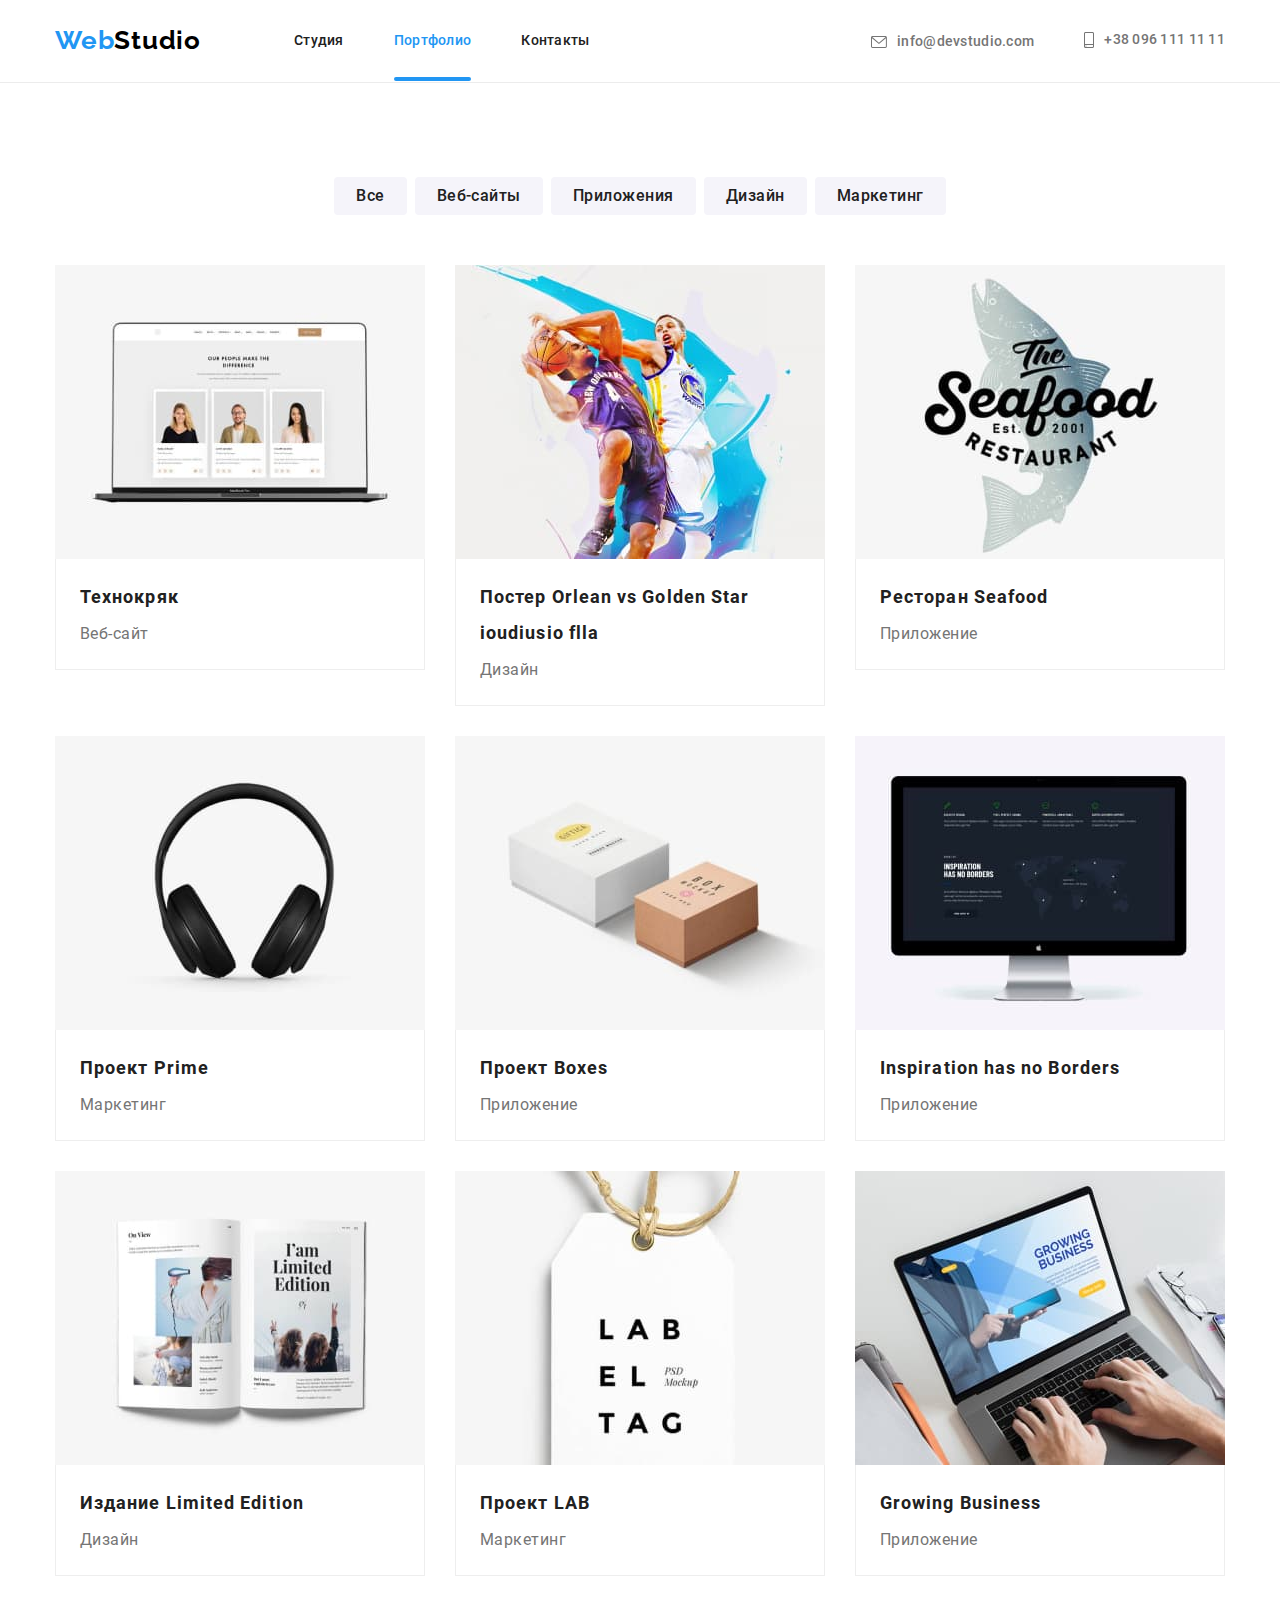
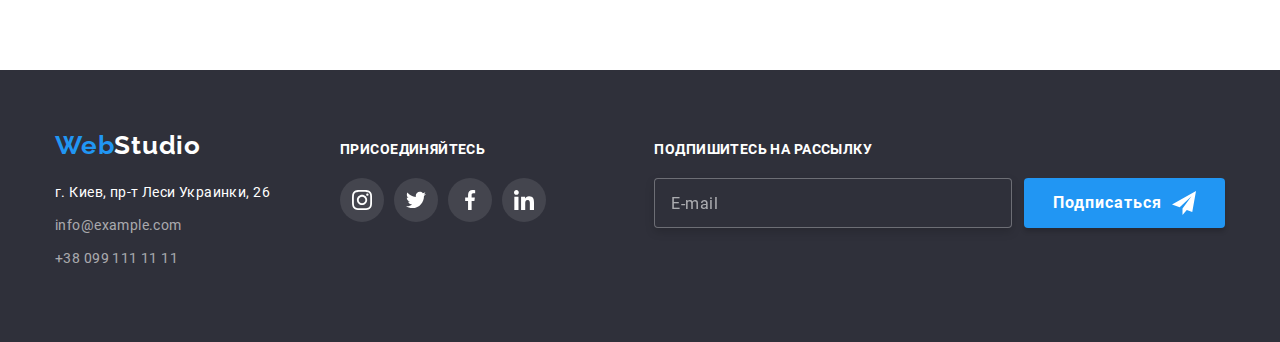
==== commit 02b2c8f9: "вносит поправки" ====
--- a/portfolio.html
+++ b/portfolio.html
@@ -127,7 +127,7 @@
                                     исчерпывающие сведения о компании или частном лице</p>
                             </div>
                             <div class="project-card__bottom">
-                                <h2 class="project-card__title">Постер <span lang="en">Orlean vs Golden Star</span></h2>
+                                <h2 class="project-card__title">Постер <span lang="en">Orlean vs Golden Star ioudiusio flla</span></h2>
                                 <p class="project-card__text">Дизайн</p>
                             </div>
                         </a>
--- a/css/main.min.css
+++ b/css/main.min.css
@@ -1 +1 @@
-:root{--accent-color: #2196F3;--grey-background-color: #2F303A;--secondary-accent-color: #188CE8;--title-color: #212121;--light-background-color: #ffffff;--light-grey-background-color: #F5F4FA;--text-color: #757575;--transparent-white-color: rgba(255, 255, 255, 0.6);--dark-logo-black-color: #000000;--header-border-color: #ECECEC;--portfolio-card-border-color: #EEEEEE;--hero_background_color: #C4C4C4;--icon-background-color: #AFB1B8}.clients__link,.accounts,.advantages__icon-box,.social-icon,.modal-close-button,.modal-form__checkbox-text{display:flex;justify-content:center;align-items:center}.modal-form__checkbox_visually-hidden,.section__title_visually-hidden{position:absolute;width:1px;height:1px;margin:-1px;border:0;padding:0;white-space:nowrap;clip-path:inset(100%);clip:rect(0 0 0 0);overflow:hidden}h1,h2,h3,p{margin-top:0;margin-bottom:0}ul{margin-bottom:0;margin-top:0;padding-left:0;list-style:none}img{display:block;max-width:100%;height:auto}button{cursor:pointer;border:none;font-family:inherit}a{text-decoration:none}body{font-family:"Roboto",sans-serif;color:var(--text-color)}@font-face{font-family:"Roboto";font-style:normal;font-weight:400;src:url("../fonts/roboto-v30-latin_cyrillic-regular.eot");src:local(""),url("../fonts/roboto-v30-latin_cyrillic-regular.eot?#iefix") format("embedded-opentype"),url("../fonts/roboto-v30-latin_cyrillic-regular.woff2") format("woff2"),url("../fonts/roboto-v30-latin_cyrillic-regular.woff") format("woff"),url("../fonts/roboto-v30-latin_cyrillic-regular.ttf") format("truetype"),url("../fonts/roboto-v30-latin_cyrillic-regular.svg#Roboto") format("svg")}@font-face{font-family:"Roboto";font-style:normal;font-weight:700;src:url("../fonts/roboto-v30-latin_cyrillic-700.eot");src:local(""),url("../fonts/roboto-v30-latin_cyrillic-700.eot?#iefix") format("embedded-opentype"),url("../fonts/roboto-v30-latin_cyrillic-700.woff2") format("woff2"),url("../fonts/roboto-v30-latin_cyrillic-700.woff") format("woff"),url("../fonts/roboto-v30-latin_cyrillic-700.ttf") format("truetype"),url("../fonts/roboto-v30-latin_cyrillic-700.svg#Roboto") format("svg")}@font-face{font-family:"Roboto";font-style:normal;font-weight:500;src:url("../fonts/roboto-v30-latin_cyrillic-500.eot");src:local(""),url("../fonts/roboto-v30-latin_cyrillic-500.eot?#iefix") format("embedded-opentype"),url("../fonts/roboto-v30-latin_cyrillic-500.woff2") format("woff2"),url("../fonts/roboto-v30-latin_cyrillic-500.woff") format("woff"),url("../fonts/roboto-v30-latin_cyrillic-500.ttf") format("truetype"),url("../fonts/roboto-v30-latin_cyrillic-500.svg#Roboto") format("svg")}@font-face{font-family:"Roboto";font-style:normal;font-weight:900;src:url("../fonts/roboto-v30-latin_cyrillic-900.eot");src:local(""),url("../fonts/roboto-v30-latin_cyrillic-900.eot?#iefix") format("embedded-opentype"),url("../fonts/roboto-v30-latin_cyrillic-900.woff2") format("woff2"),url("../fonts/roboto-v30-latin_cyrillic-900.woff") format("woff"),url("../fonts/roboto-v30-latin_cyrillic-900.ttf") format("truetype"),url("../fonts/roboto-v30-latin_cyrillic-900.svg#Roboto") format("svg")}@font-face{font-family:"Raleway";font-style:normal;font-weight:700;src:url("../fonts/raleway-v27-latin_cyrillic-700.eot");src:local(""),url("../fonts/raleway-v27-latin_cyrillic-700.eot?#iefix") format("embedded-opentype"),url("../fonts/raleway-v27-latin_cyrillic-700.woff2") format("woff2"),url("../fonts/raleway-v27-latin_cyrillic-700.woff") format("woff"),url("../fonts/raleway-v27-latin_cyrillic-700.ttf") format("truetype"),url("../fonts/raleway-v27-latin_cyrillic-700.svg#Raleway") format("svg")}.container{width:100%;padding-left:15px;padding-right:15px}@media screen and (min-width: 480px){.container{width:480px;margin:0 auto}}@media screen and (min-width: 768px){.container{width:768px}}@media screen and (min-width: 1200px){.container{width:1200px}}@media screen and (max-width: 767px){.burger-button{display:block;padding:10px 0;line-height:0;background-color:rgba(0,0,0,0)}.burger-button__icon{fill:var(--title-color)}.burger-button__icon:hover,.burger-button__icon:focus{fill:var(--accent-color)}}@media screen and (min-width: 768px){.burger-button{display:none}}@media screen and (max-width: 479px){.mobile-menu__phone-link{font-size:30px;line-height:1.18;letter-spacing:.02em}.mobile-menu__social-item{padding-top:5px;padding-bottom:5px}}@media screen and (min-width: 480px)and (max-width: 767px){.mobile-menu__phone-link{font-size:34px;line-height:1.18;letter-spacing:.02em}}@media screen and (max-width: 767px){.mobile-menu{position:fixed;z-index:10;top:0;left:0;width:100%;height:100%;background-color:var(--light-background-color);opacity:0;visibility:hidden;pointer-events:none;transition:opacity 250ms cubic-bezier(0.4, 0, 0.2, 1),visibility 250ms cubic-bezier(0.4, 0, 0.2, 1)}.mobile-menu.is-open{opacity:1;visibility:visible;pointer-events:auto}.mobile-menu__container{position:relative;display:flex;flex-direction:column;justify-content:space-between;padding-left:40px;padding-top:48px;padding-bottom:48px;height:100%}.mobile-menu__close-button{position:absolute;top:10px;right:15px;padding:0;background-color:rgba(0,0,0,0)}.mobile-menu__close-button-icon{fill:var(--title-color);transition:fill 250ms cubic-bezier(0.4, 0, 0.2, 1)}.mobile-menu__close-button:hover .mobile-menu__close-button-icon,.mobile-menu__close-button:focus .mobile-menu__close-button-icon{fill:var(--accent-color)}.mobile-menu__link{font-size:40px;line-height:1.175;letter-spacing:.02em;font-weight:500;color:var(--title-color)}.mobile-menu__link_active{color:var(--accent-color)}.mobile-menu__item:not(:last-child){margin-bottom:32px}.mobile-menu__phone-link{font-weight:500;color:var(--accent-color)}.mobile-menu__phone{margin-bottom:32px}.mobile-menu__mail-link{font-size:24px;line-height:1.17;letter-spacing:.02em;font-weight:500;color:var(--text-color)}.mobile-menu__mail{margin-bottom:64px}.mobile-menu__social{display:flex;flex-wrap:wrap}.mobile-menu__social-link{font-size:18px;line-height:1.22;letter-spacing:.02em;font-weight:500;color:var(--accent-color)}.mobile-menu__social-item:not(:nth-child(1)){margin-left:10px}.mobile-menu__social-item:not(:last-child){padding-right:10px;border-right:1px solid rgba(33,33,33,.2)}}@media screen and (min-width: 768px){.mobile-menu{display:none}}.section{padding:60px 0}.section_no-padding-top{padding-top:0}.section_other-background-color{background-color:var(--light-grey-background-color)}@media screen and (min-width: 1200px){.section{padding:94px 0px}}.section__title{margin-bottom:30px;font-size:28px;line-height:1.18;letter-spacing:.03em;font-weight:700;text-align:center;color:var(--title-color)}@media screen and (min-width: 1200px){.section__title{margin-bottom:50px;font-size:36px;line-height:1.17;letter-spacing:.03em}}.backdrop{position:fixed;top:0;left:0;width:100%;height:100%;background-color:rgba(0,0,0,.2);transition:opacity 250ms cubic-bezier(0.4, 0, 0.2, 1),visibility 250ms cubic-bezier(0.4, 0, 0.2, 1)}.backdrop.backdrop_is-hidden{opacity:0;visibility:hidden;pointer-events:none}.backdrop.backdrop_is-hidden .modal{transform:translate(-50%, -50%) scale(0.25)}.button{font-size:16px;line-height:1.88;letter-spacing:.06em;font-weight:700;text-align:center;color:var(--light-background-color);background-color:var(--accent-color);box-shadow:0px 4px 4px rgba(0,0,0,.15);border-radius:4px;transition:background-color 250ms cubic-bezier(0.4, 0, 0.2, 1)}.button:hover,.button:focus{background-color:var(--secondary-accent-color)}.portfolio-filter{display:flex;flex-wrap:wrap;margin-bottom:40px}.portfolio-filter__button{border-radius:4px;padding:6px 22px;font-size:16px;line-height:1.63;letter-spacing:.03em;font-weight:500;text-align:center;color:var(--title-color);background-color:var(--light-grey-background-color);transition:color 250ms cubic-bezier(0.4, 0, 0.2, 1),background-color 250ms cubic-bezier(0.4, 0, 0.2, 1),box-shadow 250ms cubic-bezier(0.4, 0, 0.2, 1)}.portfolio-filter__button:hover,.portfolio-filter__button:focus{color:var(--light-background-color);background-color:var(--accent-color);box-shadow:0px 3px 1px rgba(0,0,0,.1),0px 1px 2px rgba(0,0,0,.08),0px 2px 2px rgba(0,0,0,.12)}@media screen and (max-width: 390px){.portfolio-filter__item:not(:last-child){margin-bottom:15px}.portfolio-filter__item:not(:nth-child(2n)){margin-right:8px}}@media screen and (min-width: 391px)and (max-width: 767px){.portfolio-filter__item:not(:nth-child(3n)){margin-right:8px}.portfolio-filter__item:not(:nth-last-child(-n+2)){margin-bottom:15px}}@media screen and (max-width: 767px){.portfolio-filter__item:last-child{margin-right:0}}@media screen and (min-width: 768px){.portfolio-filter__item:not(:last-child){margin-right:8px}.portfolio-filter{display:flex;justify-content:center;margin-bottom:30px}}@media screen and (min-width: 1200px){.portfolio-filter{margin-bottom:50px}}.logo{font-size:24px;line-height:1.17;letter-spacing:.03em;font-family:"Raleway",sans-serif;font-weight:700;color:var(--accent-color)}@media screen and (min-width: 1200px){.logo{font-size:26px;line-height:1.19;letter-spacing:.03em}}.modal-form{display:flex;flex-direction:column}.modal-form__title{margin-bottom:12px;font-size:20px;line-height:1.5;letter-spacing:.03em;font-weight:700;text-align:center;color:var(--title-color)}.modal-form__field{margin-bottom:10px}.modal-form__field-name{display:block;margin-bottom:4px;font-size:12px;line-height:1.17;letter-spacing:.01em}.modal-form__input{padding-left:42px;padding-top:12px;padding-bottom:12px;width:100%;height:40px;border:1px solid rgba(33,33,33,.2);border-radius:4px;outline:none;transition:border-color 250ms cubic-bezier(0.4, 0, 0.2, 1)}.modal-form__input:focus{border-color:var(--accent-color)}.modal-form__wrapper{position:relative;display:block}.modal-form__input-icon{position:absolute;top:50%;left:12px;transform:translateY(-50%);fill:var(--title-color);transition:fill 250ms cubic-bezier(0.4, 0, 0.2, 1)}.modal-form__input:focus+.modal-form__input-icon{fill:var(--accent-color)}.modal-form__comment{margin-bottom:20px}.modal-form__comment-field{display:block;padding:12px 16px;width:100%;height:120px;resize:none;border:1px solid rgba(33,33,33,.2);border-radius:4px;outline:none;transition:border-color 250ms cubic-bezier(0.4, 0, 0.2, 1)}.modal-form__comment-field::placeholder{font-size:14px;line-height:1.14;letter-spacing:.01em;color:rgba(117,117,117,.5)}.modal-form__comment-field:focus{border-color:var(--accent-color)}.modal-form__checkbox{position:absolute}.modal-form__checkbox-text{margin-bottom:31px;font-size:12px;line-height:1.17;letter-spacing:.03em}.modal-form__checkbox-text::before{content:"";display:block;margin-right:8px;width:16px;height:15px;border:2px solid var(--title-color);border-radius:2px;cursor:pointer;transition:border-color 250ms cubic-bezier(0.4, 0, 0.2, 1),background-color 250ms cubic-bezier(0.4, 0, 0.2, 1)}.modal-form__checkbox:focus+.modal-form__checkbox-text::before{border-color:var(--accent-color)}.modal-form__checkbox:checked+.modal-form__checkbox-text::before{background-color:var(--accent-color);border-color:rgba(0,0,0,0);background-image:url("../images/check.svg");background-size:cover;background-origin:border-box;background-repeat:no-repeat}.modal-form__contract-terms{color:var(--accent-color);text-decoration:underline}.modal-form__button{min-width:200px;padding:10px 55px;align-self:center}@media screen and (min-width: 1200px){.modal-form__title{font-size:20px;line-height:1.15;letter-spacing:.03em}.modal-form__comment-field::placeholder{font-size:12px;line-height:1.67;letter-spacing:.01em}.modal-form__checkbox-text{font-size:14px;line-height:1.71;letter-spacing:.03em}}.modal{position:absolute;height:609px;top:50%;left:50%;transform:translate(-50%, -50%);padding:40px;background-color:var(--light-background-color);box-shadow:0px 1px 3px rgba(0,0,0,.12),0px 1px 1px rgba(0,0,0,.14),0px 2px 1px rgba(0,0,0,.2);border-radius:4px;transition:transform 250ms cubic-bezier(0.4, 0, 0.2, 1)}@media screen and (max-width: 479px){.modal{width:100%}}@media screen and (min-width: 480px){.modal{width:450px}}@media screen and (min-width: 1200px){.modal{width:528px;height:581px}}.modal-close-button{position:absolute;top:8px;right:8px;padding:0;width:30px;height:30px;background-color:var(--light-background-color);border:1px solid rgba(0,0,0,.1);border-radius:50%}.modal-close-button__icon{fill:#000;transition:fill 250ms cubic-bezier(0.4, 0, 0.2, 1)}.modal-close-button:hover .modal-close-button__icon,.modal-close-button:focus .modal-close-button__icon{fill:var(--accent-color)}.social-item{width:44px;height:44px}.social-item:not(:last-child){margin-right:10px}.social-icon{width:100%;height:100%;border-radius:50%;fill:currentColor}.subscription-form__input{display:block;padding-left:16px;height:50px;outline:none;border:1px solid rgba(255,255,255,.3);border-radius:4px;font-size:16px;line-height:1.25;letter-spacing:.03em;filter:drop-shadow(0px 4px 4px rgba(0, 0, 0, 0.15));background-color:var(--grey-background-color);color:#fff}.subscription-form__input::placeholder{color:rgba(255,255,255,.6)}@media screen and (min-width: 480px){.subscription-form__input{max-width:450px;margin-right:12px}}@media screen and (max-width: 1199px){.subscription-form__input{margin-left:auto;margin-right:auto;margin-bottom:20px;width:100%}}@media screen and (min-width: 1200px){.subscription-form__input{display:block;width:358px}}.subscription-form__button{display:inline-flex;align-items:center;min-width:166px;padding:10px 29px}.subscription-form__button-icon{margin-left:10px;fill:currentColor}@media screen and (min-width: 1200px){.subscription-form{display:flex}}.header__container{display:flex;align-items:center;justify-content:space-between}.header{border-bottom:1px solid var(--header-border-color)}.logo_dark{color:var(--dark-logo-black-color)}@media screen and (max-width: 767px){.menu{display:none}.contacts{display:none}.header__logo{padding:16px 0}}@media screen and (min-width: 768px){.menu{display:flex;padding:32px 0;font-weight:500;font-size:14px;line-height:1.14;letter-spacing:.02em}.menu__link{padding-top:32px;padding-bottom:32px;color:var(--title-color)}.menu__item:not(:last-child){margin-right:50px}.header__container,.site-navigation{display:flex;align-items:center}.header__logo{padding:26px 0;margin-right:88px}.contacts__link{display:flex;align-items:center;font-weight:500;font-size:12px;line-height:1.16;letter-spacing:.02em;color:var(--text-color)}.contacts__link:not(:last-child){margin-bottom:10px}.contacts__icon_large{display:none}.contacts__icon{margin-right:8px;fill:currentColor}.menu__link_active{position:relative;color:var(--accent-color)}.menu__link_active::after{content:"";display:block;position:absolute;left:0;bottom:-1px;width:100%;height:4px;border-radius:2px;background-color:var(--accent-color)}}@media screen and (max-width: 1199px){.contacts{padding:21px 0}.contacts__item:not(:last-child){margin-bottom:10px}}@media screen and (min-width: 1200px){.header__logo{padding-top:24px;padding-bottom:25px;margin-right:93px}.menu__link,.contacts__link{padding:32px 0;transition:color 250ms cubic-bezier(0.4, 0, 0.2, 1)}.menu__link:hover,.menu__link:focus,.contacts__link:hover,.contacts__link:focus{color:var(--accent-color)}.contacts__icon{margin-right:10px}.contacts__icon_large{display:block}.contacts__icon_small{display:none}.contacts{display:flex;align-items:baseline}.contacts__link{font-size:14px;line-height:1.14}.contacts__item{margin-bottom:0}.contacts__item:not(:last-child){margin-right:50px}}.hero{background-size:cover;background-repeat:no-repeat;background-position:center}@media screen and (max-width: 1199px){.hero{padding:118px 0;height:400px}}.hero__title{margin:0 auto 30px;max-width:360px;font-weight:900;font-size:26;line-height:1.62;letter-spacing:.06em;text-align:center;text-transform:uppercase;color:var(--light-background-color)}.hero__button{min-width:200px;padding:10px 32px;display:block;margin-left:auto;margin-right:auto}@media screen and (max-width: 767px){.hero{background-image:linear-gradient(rgba(47, 48, 58, 0.4), rgba(47, 48, 58, 0.4)),url(../images/main_page/hero/hero_image_mob@1x.jpg)}}@media screen and (max-width: 767px)and (min-device-pixel-ratio: 2),screen and (max-width: 767px)and (-webkit-min-device-pixel-ratio: 2),screen and (max-width: 767px)and (min-resolution: 192dpi),screen and (max-width: 767px)and (min-resolution: 2dppx){.hero{background-image:linear-gradient(rgba(47, 48, 58, 0.4), rgba(47, 48, 58, 0.4)),url(../images/main_page/hero/hero_image_mob@2x.jpg)}}@media screen and (min-width: 768px)and (max-width: 1199px){.hero{background-image:linear-gradient(rgba(47, 48, 58, 0.4), rgba(47, 48, 58, 0.4)),url(../images/main_page/hero/hero_image_tab@1x.jpg)}}@media screen and (min-width: 768px)and (max-width: 1199px)and (min-device-pixel-ratio: 2),screen and (min-width: 768px)and (max-width: 1199px)and (-webkit-min-device-pixel-ratio: 2),screen and (min-width: 768px)and (max-width: 1199px)and (min-resolution: 192dpi),screen and (min-width: 768px)and (max-width: 1199px)and (min-resolution: 2dppx){.hero{background-image:linear-gradient(rgba(47, 48, 58, 0.4), rgba(47, 48, 58, 0.4)),url(../images/main_page/hero/hero_image_tab@2x.jpg)}}@media screen and (min-width: 1200px){.hero{padding:200px 0;height:600px;background-image:linear-gradient(rgba(47, 48, 58, 0.4), rgba(47, 48, 58, 0.4)),url(../images/main_page/hero/hero_image_desk@1x.jpg)}}@media screen and (min-width: 1200px)and (min-device-pixel-ratio: 2),screen and (min-width: 1200px)and (-webkit-min-device-pixel-ratio: 2),screen and (min-width: 1200px)and (min-resolution: 192dpi),screen and (min-width: 1200px)and (min-resolution: 2dppx){.hero{background-image:linear-gradient(rgba(47, 48, 58, 0.4), rgba(47, 48, 58, 0.4)),url(../images/main_page/hero/hero_image_desk@2x.jpg)}}@media screen and (min-width: 1200px){.hero__title{max-width:696px;font-size:44px;line-height:1.36}}.advantages__icon-box{background-color:var(--light-grey-background-color);border-radius:4px;width:100%;height:120px;margin-bottom:30px}.advantage__title{margin-bottom:10px;font-size:14px;line-height:1.14;letter-spacing:.03em;font-weight:700;text-transform:uppercase;text-align:center;color:var(--title-color)}.advantage__description{font-size:14px;line-height:1.71;letter-spacing:.03em}@media screen and (max-width: 767px){.advantages__item:not(:last-child){margin-bottom:30px}}@media screen and (min-width: 768px){.advantages{display:flex;flex-wrap:wrap}.advantages__item{flex-basis:calc((100% - 30px)/2)}.advantages__item:not(:nth-child(2n)){margin-right:30px}.advantage__title{text-align:left}}@media screen and (max-width: 1199px){.advantages__item:not(:nth-last-child(-n+2)){margin-bottom:30px}}@media screen and (min-width: 1200px){.advantages__item{flex-basis:calc((100% - 90px)/4)}.advantages__item:not(:last-child){margin-right:30px}}.work__section{padding-top:0}@media screen and (max-width: 1199px){.work__section{display:none}}.work{display:flex}.work__item{position:relative;flex-basis:calc((100% - 60px)/3)}.work__item:not(:last-child){margin-right:30px}.work__title{display:flex;justify-content:center;align-items:center;position:absolute;width:100%;height:70px;bottom:0;left:0;font-size:14px;line-height:1.14;letter-spacing:.03em;font-weight:700;text-transform:uppercase;color:var(--light-background-color);background-color:rgba(47,48,58,.8)}.team__box{padding-top:30px;padding-bottom:24px}.team__member{background-color:var(--light-background-color);box-shadow:0px 1px 3px rgba(0,0,0,.12),0px 1px 1px rgba(0,0,0,.14),0px 2px 1px rgba(0,0,0,.2);border-radius:0px 0px 4px 4px}.team__title,.team__text{font-size:16px;line-height:1.19;letter-spacing:.03em;text-align:center}.team__title{margin-bottom:10px;font-weight:500;color:var(--title-color)}.accounts{margin-top:16px}.accounts__link{color:var(--icon-background-color);background-color:var(--light-background-color)}@media screen and (max-width: 767px){.team__member:not(:last-child){margin-bottom:30px}}@media screen and (min-width: 768px){.team{display:flex;flex-wrap:wrap}.team__member{flex-basis:calc((100% - 30px)/2)}}@media screen and (min-width: 768px)and (max-width: 1199px){.team__member:nth-child(2n+1){margin-right:30px}.team__member:not(:nth-last-child(-n+2)){margin-bottom:30px}}@media screen and (min-width: 1200px){.team__member{flex-basis:calc((100% - 90px)/4)}.team__member:not(:nth-child(4n)){margin-right:30px}.team__member:not(:nth-last-child(-n+4)){margin-bottom:30px}.accounts__link{transition:background-color 250ms cubic-bezier(0.4, 0, 0.2, 1)}.accounts__link:hover,.accounts__link:focus{background-color:var(--accent-color)}.accounts__icon{transition:fill 250ms cubic-bezier(0.4, 0, 0.2, 1)}.accounts__link:hover .accounts__icon,.accounts__link:focus .accounts__icon{fill:var(--light-background-color)}}.clients__item{width:210px;height:92px}.clients__link{border:1px solid var(--icon-background-color);border-radius:4px;width:100%;height:100%;color:var(--icon-background-color);transition:color 250ms cubic-bezier(0.4, 0, 0.2, 1),border 250ms cubic-bezier(0.4, 0, 0.2, 1)}.clients__link:hover,.clients__link:focus{color:var(--accent-color);border:1px solid var(--accent-color)}.clients__icon{fill:currentColor}@media screen and (max-width: 479px){.clients{display:block}.clients__item{margin-left:auto;margin-right:auto}.clients__item:not(:last-child){margin-bottom:30px}}@media screen and (min-width: 480px){.clients{display:flex;flex-wrap:wrap}}@media screen and (min-width: 480px)and (max-width: 767px){.clients__item:not(:nth-child(2n)){margin-right:30px}.clients__item:not(:nth-last-child(-n+2)){margin-bottom:30px}}@media screen and (min-width: 768px)and (max-width: 1199px){.clients__item{width:226px}.clients__item:not(:nth-child(3n)){margin-right:30px}.clients__item:not(:nth-last-child(-n+3)){margin-bottom:30px}}@media screen and (min-width: 1200px){.clients__item{width:170px}.clients__item:not(:last-child){margin-right:30px}}.footer{padding-top:60px;padding-bottom:60px;background-color:var(--grey-background-color);width:100%}.footer__logo{display:inline-block;margin-bottom:20px}.logo_light{color:var(--light-background-color)}.contact-info{font-style:normal}.contact-info__address{font-size:14px;line-height:1.71;letter-spacing:.03em;display:inline-block;color:var(--light-background-color)}.contact-info__mail,.contact-info__phone{font-size:14px;line-height:1.71;letter-spacing:.03em;color:var(--transparent-white-color)}.contact-info__item:not(:last-child){margin-bottom:8px}.footer-social-networks__title,.footer-subscription__title{display:inline-block;margin-bottom:20px;font-size:14px;line-height:1.14;letter-spacing:.03em;font-weight:700;text-transform:uppercase;color:var(--light-background-color)}.footer-social-networks{display:flex;justify-content:center;margin-bottom:60px}.footer-social-networks__link{background:rgba(255,255,255,.1);color:var(--light-background-color)}@media screen and (min-width: 768px){.footer__container_left-side{display:flex;justify-content:space-between}}@media screen and (min-width: 768px)and (max-width: 1199px){.footer__contacts{margin-left:61px}.social-networks{margin-right:74px}}@media screen and (max-width: 1199px){.footer{text-align:center}.contact-info{margin-bottom:60px}}@media screen and (min-width: 1200px){.contact-info__item:not(:last-child){margin-bottom:9px}.contact-info__address{transition:color 250ms cubic-bezier(0.4, 0, 0.2, 1)}.contact-info__address:hover,.contact-info__address:focus{color:var(--accent-color)}.contact-info__mail,.contact-info__phone{transition:color 250ms cubic-bezier(0.4, 0, 0.2, 1)}.contact-info__mail:hover,.contact-info__mail:focus,.contact-info__phone:hover,.contact-info__phone:focus{color:var(--accent-color)}.footer-social-networks__link{transition:background-color 250ms cubic-bezier(0.4, 0, 0.2, 1)}.footer-social-networks__link:hover,.footer-social-networks__link:focus{background-color:var(--accent-color)}.footer__container_left-side{align-items:baseline}.footer__contacts{margin-right:70px}.footer__container{display:flex;justify-content:space-between;align-items:baseline}}.project-card{background-color:var(--light-background-color)}.project-card__link{color:inherit;display:block;transition:box-shadow 250ms cubic-bezier(0.4, 0, 0.2, 1)}.project-card__link:hover,.project-card__link:focus{box-shadow:0px 1px 1px rgba(0,0,0,.12),0px 4px 4px rgba(0,0,0,.06),1px 4px 6px rgba(0,0,0,.16)}.project-card__bottom{padding:20px 24px;border:1px solid var(--portfolio-card-border-color);border-top:none}.project-card__title{margin-bottom:4px;font-size:18px;line-height:2;letter-spacing:.06em;font-weight:700;color:var(--title-color)}.project-card__text{font-size:16px;line-height:1.88;letter-spacing:.03em}.project-card__img-wrapper{position:relative;overflow:hidden}.project-card__overlay{position:absolute;top:0;left:0;width:100%;height:100%;padding:77px 24px;font-size:18px;line-height:1.56;letter-spacing:.03em;color:var(--light-background-color);background-color:rgba(33,150,243,.9);overflow:auto;transform:translateY(100%);transition:transform 250ms cubic-bezier(0.4, 0, 0.2, 1)}.project-card__link:hover .project-card__overlay,.project-card__link:focus .project-card__overlay{transform:translateY(0%)}@media screen and (max-width: 479px){.project-card__overlay{padding-top:24px}}@media screen and (min-width: 768px){.projects{display:flex;flex-wrap:wrap}}@media screen and (min-width: 768px)and (max-width: 1199px){.project-card{flex-basis:calc((100% - 30px)/2)}.project-card:not(:nth-child(2n)){margin-right:30px}}@media screen and (max-width: 1199px){.project-card:not(:last-child){margin-bottom:30px}}@media screen and (min-width: 1200px){.project-card{flex-basis:calc((100% - 60px)/3)}.project-card:not(:nth-child(3n)){margin-right:30px}.project-card:not(:nth-last-child(-n+3)){margin-bottom:30px}.project-card__overlay{font-size:18px;line-height:1.56;letter-spacing:.03em}}/*# sourceMappingURL=main.min.css.map */+:root{--accent-color: #2196F3;--grey-background-color: #2F303A;--secondary-accent-color: #188CE8;--title-color: #212121;--light-background-color: #ffffff;--light-grey-background-color: #F5F4FA;--text-color: #757575;--transparent-white-color: rgba(255, 255, 255, 0.6);--dark-logo-black-color: #000000;--header-border-color: #ECECEC;--portfolio-card-border-color: #EEEEEE;--hero_background_color: #C4C4C4;--icon-background-color: #AFB1B8}.clients__link,.accounts,.advantages__icon-box,.social-icon,.modal-close-button,.modal-form__checkbox-text{display:flex;justify-content:center;align-items:center}.modal-form__checkbox_visually-hidden,.section__title_visually-hidden{position:absolute;width:1px;height:1px;margin:-1px;border:0;padding:0;white-space:nowrap;clip-path:inset(100%);clip:rect(0 0 0 0);overflow:hidden}.footer-social-networks__title,.footer-subscription__title,.work__title,.advantage__title{font-size:14px;line-height:1.14;letter-spacing:.03em;font-weight:700;text-transform:uppercase}h1,h2,h3,p{margin-top:0;margin-bottom:0}ul{margin-bottom:0;margin-top:0;padding-left:0;list-style:none}img{display:block;max-width:100%;height:auto}button{cursor:pointer;border:none;font-family:inherit}a{text-decoration:none}body{font-family:"Roboto",sans-serif;color:var(--text-color)}@font-face{font-family:"Roboto";font-style:normal;font-weight:400;src:url("../fonts/roboto-v30-latin_cyrillic-regular.eot");src:local(""),url("../fonts/roboto-v30-latin_cyrillic-regular.eot?#iefix") format("embedded-opentype"),url("../fonts/roboto-v30-latin_cyrillic-regular.woff2") format("woff2"),url("../fonts/roboto-v30-latin_cyrillic-regular.woff") format("woff"),url("../fonts/roboto-v30-latin_cyrillic-regular.ttf") format("truetype"),url("../fonts/roboto-v30-latin_cyrillic-regular.svg#Roboto") format("svg")}@font-face{font-family:"Roboto";font-style:normal;font-weight:700;src:url("../fonts/roboto-v30-latin_cyrillic-700.eot");src:local(""),url("../fonts/roboto-v30-latin_cyrillic-700.eot?#iefix") format("embedded-opentype"),url("../fonts/roboto-v30-latin_cyrillic-700.woff2") format("woff2"),url("../fonts/roboto-v30-latin_cyrillic-700.woff") format("woff"),url("../fonts/roboto-v30-latin_cyrillic-700.ttf") format("truetype"),url("../fonts/roboto-v30-latin_cyrillic-700.svg#Roboto") format("svg")}@font-face{font-family:"Roboto";font-style:normal;font-weight:500;src:url("../fonts/roboto-v30-latin_cyrillic-500.eot");src:local(""),url("../fonts/roboto-v30-latin_cyrillic-500.eot?#iefix") format("embedded-opentype"),url("../fonts/roboto-v30-latin_cyrillic-500.woff2") format("woff2"),url("../fonts/roboto-v30-latin_cyrillic-500.woff") format("woff"),url("../fonts/roboto-v30-latin_cyrillic-500.ttf") format("truetype"),url("../fonts/roboto-v30-latin_cyrillic-500.svg#Roboto") format("svg")}@font-face{font-family:"Roboto";font-style:normal;font-weight:900;src:url("../fonts/roboto-v30-latin_cyrillic-900.eot");src:local(""),url("../fonts/roboto-v30-latin_cyrillic-900.eot?#iefix") format("embedded-opentype"),url("../fonts/roboto-v30-latin_cyrillic-900.woff2") format("woff2"),url("../fonts/roboto-v30-latin_cyrillic-900.woff") format("woff"),url("../fonts/roboto-v30-latin_cyrillic-900.ttf") format("truetype"),url("../fonts/roboto-v30-latin_cyrillic-900.svg#Roboto") format("svg")}@font-face{font-family:"Raleway";font-style:normal;font-weight:700;src:url("../fonts/raleway-v27-latin_cyrillic-700.eot");src:local(""),url("../fonts/raleway-v27-latin_cyrillic-700.eot?#iefix") format("embedded-opentype"),url("../fonts/raleway-v27-latin_cyrillic-700.woff2") format("woff2"),url("../fonts/raleway-v27-latin_cyrillic-700.woff") format("woff"),url("../fonts/raleway-v27-latin_cyrillic-700.ttf") format("truetype"),url("../fonts/raleway-v27-latin_cyrillic-700.svg#Raleway") format("svg")}.container{width:100%;padding-left:15px;padding-right:15px}@media screen and (min-width: 480px){.container{width:480px;margin:0 auto}}@media screen and (min-width: 768px){.container{width:768px}}@media screen and (min-width: 1200px){.container{width:1200px}}@media screen and (max-width: 767px){.burger-button{display:block;padding:10px 0;line-height:0;background-color:rgba(0,0,0,0)}.burger-button__icon{fill:var(--title-color)}.burger-button__icon:hover,.burger-button__icon:focus{fill:var(--accent-color)}}@media screen and (min-width: 768px){.burger-button{display:none}}@media screen and (max-width: 479px){.mobile-menu__phone-link{font-size:30px;line-height:1.18;letter-spacing:.02em}.mobile-menu__social-item{padding-top:5px;padding-bottom:5px}}@media screen and (min-width: 480px)and (max-width: 767px){.mobile-menu__phone-link{font-size:34px;line-height:1.18;letter-spacing:.02em}}@media screen and (max-width: 767px){.mobile-menu{position:fixed;z-index:10;top:0;left:0;width:100%;height:100%;background-color:var(--light-background-color);opacity:0;visibility:hidden;pointer-events:none;transition:opacity 250ms cubic-bezier(0.4, 0, 0.2, 1),visibility 250ms cubic-bezier(0.4, 0, 0.2, 1)}.mobile-menu.is-open{opacity:1;visibility:visible;pointer-events:auto}.mobile-menu__container{position:relative;display:flex;flex-direction:column;justify-content:space-between;padding-left:40px;padding-top:48px;padding-bottom:48px;height:100%}.mobile-menu__close-button{position:absolute;top:10px;right:15px;padding:0;background-color:rgba(0,0,0,0)}.mobile-menu__close-button-icon{fill:var(--title-color);transition:fill 250ms cubic-bezier(0.4, 0, 0.2, 1)}.mobile-menu__close-button:hover .mobile-menu__close-button-icon,.mobile-menu__close-button:focus .mobile-menu__close-button-icon{fill:var(--accent-color)}.mobile-menu__link{font-size:40px;line-height:1.175;letter-spacing:.02em;font-weight:500;color:var(--title-color)}.mobile-menu__link_active{color:var(--accent-color)}.mobile-menu__item:not(:last-child){margin-bottom:32px}.mobile-menu__phone-link{font-weight:500;color:var(--accent-color)}.mobile-menu__phone{margin-bottom:32px}.mobile-menu__mail-link{font-size:24px;line-height:1.17;letter-spacing:.02em;font-weight:500;color:var(--text-color)}.mobile-menu__mail{margin-bottom:64px}.mobile-menu__social{display:flex;flex-wrap:wrap}.mobile-menu__social-link{font-size:18px;line-height:1.22;letter-spacing:.02em;font-weight:500;color:var(--accent-color)}.mobile-menu__social-item:not(:nth-child(1)){margin-left:10px}.mobile-menu__social-item:not(:last-child){padding-right:10px;border-right:1px solid rgba(33,33,33,.2)}}@media screen and (min-width: 768px){.mobile-menu{display:none}}.section{padding:60px 0}.section_other-background-color{background-color:var(--light-grey-background-color)}@media screen and (min-width: 1200px){.section{padding:94px 0px}}.section__title{margin-bottom:30px;font-size:28px;line-height:1.18;letter-spacing:.03em;font-weight:700;text-align:center;color:var(--title-color)}@media screen and (min-width: 1200px){.section__title{margin-bottom:50px;font-size:36px;line-height:1.17;letter-spacing:.03em}}.backdrop{position:fixed;top:0;left:0;width:100%;height:100%;background-color:rgba(0,0,0,.2);transition:opacity 250ms cubic-bezier(0.4, 0, 0.2, 1),visibility 250ms cubic-bezier(0.4, 0, 0.2, 1)}.backdrop.backdrop_is-hidden{opacity:0;visibility:hidden;pointer-events:none}.backdrop.backdrop_is-hidden .modal{transform:translate(-50%, -50%) scale(0.25)}.button{font-size:16px;line-height:1.88;letter-spacing:.06em;font-weight:700;text-align:center;color:var(--light-background-color);background-color:var(--accent-color);box-shadow:0px 4px 4px rgba(0,0,0,.15);border-radius:4px;transition:background-color 250ms cubic-bezier(0.4, 0, 0.2, 1)}.button:hover,.button:focus{background-color:var(--secondary-accent-color)}.portfolio-filter{display:flex;flex-wrap:wrap;margin-bottom:40px}.portfolio-filter{gap:15px 8px}.portfolio-filter__button{border-radius:4px;padding:6px 22px;font-size:16px;line-height:1.63;letter-spacing:.03em;font-weight:500;text-align:center;color:var(--title-color);background-color:var(--light-grey-background-color);transition:color 250ms cubic-bezier(0.4, 0, 0.2, 1),background-color 250ms cubic-bezier(0.4, 0, 0.2, 1),box-shadow 250ms cubic-bezier(0.4, 0, 0.2, 1)}.portfolio-filter__button:hover,.portfolio-filter__button:focus{color:var(--light-background-color);background-color:var(--accent-color);box-shadow:0px 3px 1px rgba(0,0,0,.1),0px 1px 2px rgba(0,0,0,.08),0px 2px 2px rgba(0,0,0,.12)}@media screen and (min-width: 768px){.portfolio-filter{display:flex;justify-content:center;margin-bottom:30px}}@media screen and (min-width: 1200px){.portfolio-filter{margin-bottom:50px}}.logo{font-size:24px;line-height:1.17;letter-spacing:.03em;font-family:"Raleway",sans-serif;font-weight:700;color:var(--accent-color)}@media screen and (min-width: 1200px){.logo{font-size:26px;line-height:1.19;letter-spacing:.03em}}.modal-form{display:flex;flex-direction:column}.modal-form__title{margin-bottom:12px;font-size:20px;line-height:1.5;letter-spacing:.03em;font-weight:700;text-align:center;color:var(--title-color)}.modal-form__field{margin-bottom:10px}.modal-form__field-name{display:block;margin-bottom:4px;font-size:12px;line-height:1.17;letter-spacing:.01em}.modal-form__input{padding-left:42px;padding-top:12px;padding-bottom:12px;width:100%;height:40px;border:1px solid rgba(33,33,33,.2);border-radius:4px;outline:none;transition:border-color 250ms cubic-bezier(0.4, 0, 0.2, 1)}.modal-form__input:focus{border-color:var(--accent-color)}.modal-form__wrapper{position:relative;display:block}.modal-form__input-icon{position:absolute;top:50%;left:12px;transform:translateY(-50%);fill:var(--title-color);transition:fill 250ms cubic-bezier(0.4, 0, 0.2, 1)}.modal-form__input:focus+.modal-form__input-icon{fill:var(--accent-color)}.modal-form__comment{margin-bottom:20px}.modal-form__comment-field{display:block;padding:12px 16px;width:100%;height:120px;resize:none;border:1px solid rgba(33,33,33,.2);border-radius:4px;outline:none;transition:border-color 250ms cubic-bezier(0.4, 0, 0.2, 1)}.modal-form__comment-field::placeholder{font-size:14px;line-height:1.14;letter-spacing:.01em;color:rgba(117,117,117,.5)}.modal-form__comment-field:focus{border-color:var(--accent-color)}.modal-form__checkbox{position:absolute}.modal-form__checkbox-text{flex-wrap:wrap;margin-bottom:31px;font-size:12px;line-height:1.17;letter-spacing:.03em}.modal-form__checkbox-text::before{content:"";display:block;margin-right:8px;width:16px;height:15px;border:2px solid var(--title-color);border-radius:2px;cursor:pointer;transition:border-color 250ms cubic-bezier(0.4, 0, 0.2, 1),background-color 250ms cubic-bezier(0.4, 0, 0.2, 1)}.modal-form__checkbox:focus+.modal-form__checkbox-text::before{border-color:var(--accent-color)}.modal-form__checkbox:checked+.modal-form__checkbox-text::before{background-color:var(--accent-color);border-color:rgba(0,0,0,0);background-image:url("../images/check.svg");background-size:cover;background-origin:border-box;background-repeat:no-repeat}.modal-form__contract-terms{color:var(--accent-color);text-decoration:underline}.modal-form__button{min-width:200px;padding:10px 55px;align-self:center}@media screen and (min-width: 1200px){.modal-form__title{font-size:20px;line-height:1.15;letter-spacing:.03em}.modal-form__comment-field::placeholder{font-size:12px;line-height:1.67;letter-spacing:.01em}.modal-form__checkbox-text{font-size:14px;line-height:1.71;letter-spacing:.03em}}.modal{position:absolute;height:609px;top:50%;left:50%;transform:translate(-50%, -50%);padding:40px;background-color:var(--light-background-color);box-shadow:0px 1px 3px rgba(0,0,0,.12),0px 1px 1px rgba(0,0,0,.14),0px 2px 1px rgba(0,0,0,.2);border-radius:4px;transition:transform 250ms cubic-bezier(0.4, 0, 0.2, 1)}@media screen and (max-width: 479px){.modal{width:100%}}@media screen and (min-width: 480px){.modal{width:450px}}@media screen and (min-width: 1200px){.modal{width:528px;height:581px}}.modal-close-button{position:absolute;top:8px;right:8px;padding:0;width:30px;height:30px;background-color:var(--light-background-color);border:1px solid rgba(0,0,0,.1);border-radius:50%}.modal-close-button__icon{fill:#000;transition:fill 250ms cubic-bezier(0.4, 0, 0.2, 1)}.modal-close-button:hover .modal-close-button__icon,.modal-close-button:focus .modal-close-button__icon{fill:var(--accent-color)}.social-item{width:44px;height:44px}.social-item:not(:last-child){margin-right:10px}.social-icon{width:100%;height:100%;border-radius:50%;fill:currentColor}.subscription-form__input{display:block;padding-left:16px;height:50px;outline:none;border:1px solid rgba(255,255,255,.3);border-radius:4px;font-size:16px;line-height:1.25;letter-spacing:.03em;filter:drop-shadow(0px 4px 4px rgba(0, 0, 0, 0.15));background-color:var(--grey-background-color);color:#fff}.subscription-form__input::placeholder{color:rgba(255,255,255,.6)}@media screen and (min-width: 480px){.subscription-form__input{max-width:450px;margin-right:12px}}@media screen and (max-width: 1199px){.subscription-form__input{margin-left:auto;margin-right:auto;margin-bottom:20px;width:100%}}@media screen and (min-width: 1200px){.subscription-form__input{display:block;width:358px}}.subscription-form__button{display:inline-flex;align-items:center;min-width:166px;padding:10px 29px}.subscription-form__button-icon{margin-left:10px;fill:currentColor}@media screen and (min-width: 1200px){.subscription-form{display:flex}}.header__container{display:flex;align-items:center;justify-content:space-between}.header{border-bottom:1px solid var(--header-border-color)}.logo_dark{color:var(--dark-logo-black-color)}@media screen and (max-width: 767px){.menu{display:none}.contacts{display:none}.header__logo{padding:16px 0}}@media screen and (min-width: 768px){.menu{display:flex;padding:32px 0;font-weight:500;font-size:14px;line-height:1.14;letter-spacing:.02em}.menu__link{padding-top:32px;padding-bottom:32px;color:var(--title-color)}.menu__item:not(:last-child){margin-right:50px}.header__container,.site-navigation{display:flex;align-items:center}.header__logo{padding:26px 0;margin-right:88px}.contacts__link{display:flex;align-items:center;font-weight:500;font-size:12px;line-height:1.16;letter-spacing:.02em;color:var(--text-color)}.contacts__link:not(:last-child){margin-bottom:10px}.contacts__icon_large{display:none}.contacts__icon{margin-right:8px;fill:currentColor}.menu__link_active{position:relative;color:var(--accent-color)}.menu__link_active::after{content:"";display:block;position:absolute;left:0;bottom:-1px;width:100%;height:4px;border-radius:2px;background-color:var(--accent-color)}}@media screen and (max-width: 1199px){.contacts{padding:21px 0}.contacts__item:not(:last-child){margin-bottom:10px}}@media screen and (min-width: 1200px){.header__logo{padding-top:24px;padding-bottom:25px;margin-right:93px}.menu__link,.contacts__link{padding:32px 0;transition:color 250ms cubic-bezier(0.4, 0, 0.2, 1)}.menu__link:hover,.menu__link:focus,.contacts__link:hover,.contacts__link:focus{color:var(--accent-color)}.contacts__icon{margin-right:10px}.contacts__icon_large{display:block}.contacts__icon_small{display:none}.contacts{display:flex;align-items:baseline}.contacts__link{font-size:14px;line-height:1.14}.contacts__item{margin-bottom:0}.contacts__item:not(:last-child){margin-right:50px}}.hero{background-size:cover;background-repeat:no-repeat;background-position:center}@media screen and (max-width: 1199px){.hero{padding:118px 0;height:400px}}.hero__title{margin:0 auto 30px;max-width:360px;font-weight:900;font-size:26;line-height:1.62;letter-spacing:.06em;text-align:center;text-transform:uppercase;color:var(--light-background-color)}.hero__button{min-width:200px;padding:10px 32px;display:block;margin-left:auto;margin-right:auto}@media screen and (max-width: 767px){.hero{background-image:linear-gradient(rgba(47, 48, 58, 0.4), rgba(47, 48, 58, 0.4)),url(../images/main_page/hero/hero_image_mob@1x.jpg)}}@media screen and (max-width: 767px)and (min-device-pixel-ratio: 2),screen and (max-width: 767px)and (-webkit-min-device-pixel-ratio: 2),screen and (max-width: 767px)and (min-resolution: 192dpi),screen and (max-width: 767px)and (min-resolution: 2dppx){.hero{background-image:linear-gradient(rgba(47, 48, 58, 0.4), rgba(47, 48, 58, 0.4)),url(../images/main_page/hero/hero_image_mob@2x.jpg)}}@media screen and (min-width: 768px)and (max-width: 1199px){.hero{background-image:linear-gradient(rgba(47, 48, 58, 0.4), rgba(47, 48, 58, 0.4)),url(../images/main_page/hero/hero_image_tab@1x.jpg)}}@media screen and (min-width: 768px)and (max-width: 1199px)and (min-device-pixel-ratio: 2),screen and (min-width: 768px)and (max-width: 1199px)and (-webkit-min-device-pixel-ratio: 2),screen and (min-width: 768px)and (max-width: 1199px)and (min-resolution: 192dpi),screen and (min-width: 768px)and (max-width: 1199px)and (min-resolution: 2dppx){.hero{background-image:linear-gradient(rgba(47, 48, 58, 0.4), rgba(47, 48, 58, 0.4)),url(../images/main_page/hero/hero_image_tab@2x.jpg)}}@media screen and (min-width: 1200px){.hero{padding:200px 0;height:600px;background-image:linear-gradient(rgba(47, 48, 58, 0.4), rgba(47, 48, 58, 0.4)),url(../images/main_page/hero/hero_image_desk@1x.jpg)}}@media screen and (min-width: 1200px)and (min-device-pixel-ratio: 2),screen and (min-width: 1200px)and (-webkit-min-device-pixel-ratio: 2),screen and (min-width: 1200px)and (min-resolution: 192dpi),screen and (min-width: 1200px)and (min-resolution: 2dppx){.hero{background-image:linear-gradient(rgba(47, 48, 58, 0.4), rgba(47, 48, 58, 0.4)),url(../images/main_page/hero/hero_image_desk@2x.jpg)}}@media screen and (min-width: 1200px){.hero__title{max-width:696px;font-size:44px;line-height:1.36}}.advantages__icon-box{background-color:var(--light-grey-background-color);border-radius:4px;width:100%;height:120px;margin-bottom:30px}.advantage__title{margin-bottom:10px;text-align:center;color:var(--title-color)}.advantage__description{font-size:14px;line-height:1.71;letter-spacing:.03em}@media screen and (max-width: 767px){.advantages__item:not(:last-child){margin-bottom:30px}}@media screen and (min-width: 768px){.advantages{display:flex;flex-wrap:wrap}.advantages__item{flex-basis:calc((100% - 30px)/2)}.advantages__item:not(:nth-child(2n)){margin-right:30px}.advantage__title{text-align:left}}@media screen and (max-width: 1199px){.advantages__item:not(:nth-last-child(-n+2)){margin-bottom:30px}}@media screen and (min-width: 1200px){.advantages__item{flex-basis:calc((100% - 90px)/4)}.advantages__item:not(:last-child){margin-right:30px}}.work__section{padding-top:0}@media screen and (max-width: 1199px){.work__section{display:none}}.work{display:flex}.work__item{position:relative;flex-basis:calc((100% - 60px)/3)}.work__item:not(:last-child){margin-right:30px}.work__title{display:flex;justify-content:center;align-items:center;position:absolute;width:100%;height:70px;bottom:0;left:0;color:var(--light-background-color);background-color:rgba(47,48,58,.8)}.team__box{padding-top:30px;padding-bottom:24px}.team__member{background-color:var(--light-background-color);box-shadow:0px 1px 3px rgba(0,0,0,.12),0px 1px 1px rgba(0,0,0,.14),0px 2px 1px rgba(0,0,0,.2);border-radius:0px 0px 4px 4px}.team__title,.team__text{font-size:16px;line-height:1.19;letter-spacing:.03em;text-align:center}.team__title{margin-bottom:10px;font-weight:500;color:var(--title-color)}.accounts{margin-top:16px}.accounts__link{color:var(--icon-background-color);background-color:var(--light-background-color)}@media screen and (max-width: 767px){.team__member:not(:last-child){margin-bottom:30px}}@media screen and (min-width: 768px){.team{display:flex;flex-wrap:wrap}.team__member{flex-basis:calc((100% - 30px)/2)}}@media screen and (min-width: 768px)and (max-width: 1199px){.team__member:nth-child(2n+1){margin-right:30px}.team__member:not(:nth-last-child(-n+2)){margin-bottom:30px}}@media screen and (min-width: 1200px){.team__member{flex-basis:calc((100% - 90px)/4)}.team__member:not(:nth-child(4n)){margin-right:30px}.team__member:not(:nth-last-child(-n+4)){margin-bottom:30px}.accounts__link{transition:background-color 250ms cubic-bezier(0.4, 0, 0.2, 1)}.accounts__link:hover,.accounts__link:focus{background-color:var(--accent-color)}.accounts__icon{transition:fill 250ms cubic-bezier(0.4, 0, 0.2, 1)}.accounts__link:hover .accounts__icon,.accounts__link:focus .accounts__icon{fill:var(--light-background-color)}}.clients__item{width:210px;height:92px}.clients__link{border:1px solid var(--icon-background-color);border-radius:4px;width:100%;height:100%;color:var(--icon-background-color);transition:color 250ms cubic-bezier(0.4, 0, 0.2, 1),border 250ms cubic-bezier(0.4, 0, 0.2, 1)}.clients__link:hover,.clients__link:focus{color:var(--accent-color);border:1px solid var(--accent-color)}.clients__icon{fill:currentColor}@media screen and (max-width: 479px){.clients{display:block}.clients__item{margin-left:auto;margin-right:auto}.clients__item:not(:last-child){margin-bottom:30px}}@media screen and (min-width: 480px){.clients{display:flex;flex-wrap:wrap}}@media screen and (min-width: 480px)and (max-width: 767px){.clients__item:not(:nth-child(2n)){margin-right:30px}.clients__item:not(:nth-last-child(-n+2)){margin-bottom:30px}}@media screen and (min-width: 768px)and (max-width: 1199px){.clients__item{width:226px}.clients__item:not(:nth-child(3n)){margin-right:30px}.clients__item:not(:nth-last-child(-n+3)){margin-bottom:30px}}@media screen and (min-width: 1200px){.clients__item{width:170px}.clients__item:not(:last-child){margin-right:30px}}.footer{padding-top:60px;padding-bottom:60px;background-color:var(--grey-background-color);width:100%}.footer__logo{display:inline-block;margin-bottom:20px}.logo_light{color:var(--light-background-color)}.contact-info{font-style:normal}.contact-info__address{font-size:14px;line-height:1.71;letter-spacing:.03em;display:inline-block;color:var(--light-background-color)}.contact-info__mail,.contact-info__phone{font-size:14px;line-height:1.71;letter-spacing:.03em;color:var(--transparent-white-color)}.contact-info__item:not(:last-child){margin-bottom:8px}.footer-social-networks__title,.footer-subscription__title{display:inline-block;margin-bottom:20px;color:var(--light-background-color)}.footer-social-networks{display:flex;justify-content:center}.social-networks{margin-bottom:60px}.footer-social-networks__link{background:rgba(255,255,255,.1);color:var(--light-background-color)}@media screen and (min-width: 768px){.footer__container_left-side{display:flex}}@media screen and (min-width: 768px)and (max-width: 1199px){.footer__container_left-side{justify-content:space-around}}@media screen and (max-width: 1199px){.footer{text-align:center}.footer__contacts{margin-bottom:60px}}@media screen and (min-width: 1200px){.contact-info__item:not(:last-child){margin-bottom:9px}.contact-info__address{transition:color 250ms cubic-bezier(0.4, 0, 0.2, 1)}.contact-info__address:hover,.contact-info__address:focus{color:var(--accent-color)}.contact-info__mail,.contact-info__phone{transition:color 250ms cubic-bezier(0.4, 0, 0.2, 1)}.contact-info__mail:hover,.contact-info__mail:focus,.contact-info__phone:hover,.contact-info__phone:focus{color:var(--accent-color)}.footer-social-networks__link{transition:background-color 250ms cubic-bezier(0.4, 0, 0.2, 1)}.footer-social-networks__link:hover,.footer-social-networks__link:focus{background-color:var(--accent-color)}.footer__container_left-side{align-items:baseline}.footer__contacts{margin-right:70px}.footer__container{display:flex;justify-content:space-between;align-items:baseline}}.project-card{background-color:var(--light-background-color)}.project-card__link{color:inherit;display:block;transition:box-shadow 250ms cubic-bezier(0.4, 0, 0.2, 1)}.project-card__link:hover,.project-card__link:focus{box-shadow:0px 1px 1px rgba(0,0,0,.12),0px 4px 4px rgba(0,0,0,.06),1px 4px 6px rgba(0,0,0,.16)}.project-card__bottom{padding:20px 24px;border:1px solid var(--portfolio-card-border-color);border-top:none}.project-card__title{margin-bottom:4px;font-size:18px;line-height:2;letter-spacing:.06em;font-weight:700;color:var(--title-color)}.project-card__text{font-size:16px;line-height:1.88;letter-spacing:.03em}.project-card__img-wrapper{position:relative;overflow:hidden}.project-card__overlay{position:absolute;top:0;left:0;width:100%;height:100%;padding:63px 24px;font-size:18px;line-height:1.56;letter-spacing:.03em;color:var(--light-background-color);background-color:rgba(33,150,243,.9);overflow:auto;transform:translateY(101%);transition:transform 250ms cubic-bezier(0.4, 0, 0.2, 1)}.project-card__link:hover .project-card__overlay,.project-card__link:focus .project-card__overlay{transform:translateY(0%)}@media screen and (max-width: 479px){.project-card__overlay{padding-top:24px}}@media screen and (min-width: 768px){.projects{display:flex;flex-wrap:wrap}}@media screen and (min-width: 768px)and (max-width: 1199px){.project-card{flex-basis:calc((100% - 30px)/2)}.project-card:not(:nth-child(2n)){margin-right:30px}.project-card__link{display:flex;flex-direction:column;height:100%}.project-card__bottom{flex-grow:1}}@media screen and (max-width: 1199px){.project-card:not(:last-child){margin-bottom:30px}}@media screen and (min-width: 1200px){.project-card{flex-basis:calc((100% - 60px)/3)}.project-card:not(:nth-child(3n)){margin-right:30px}.project-card:not(:nth-last-child(-n+3)){margin-bottom:30px}.project-card__overlay{font-size:18px;line-height:1.56;letter-spacing:.03em}}/*# sourceMappingURL=main.min.css.map */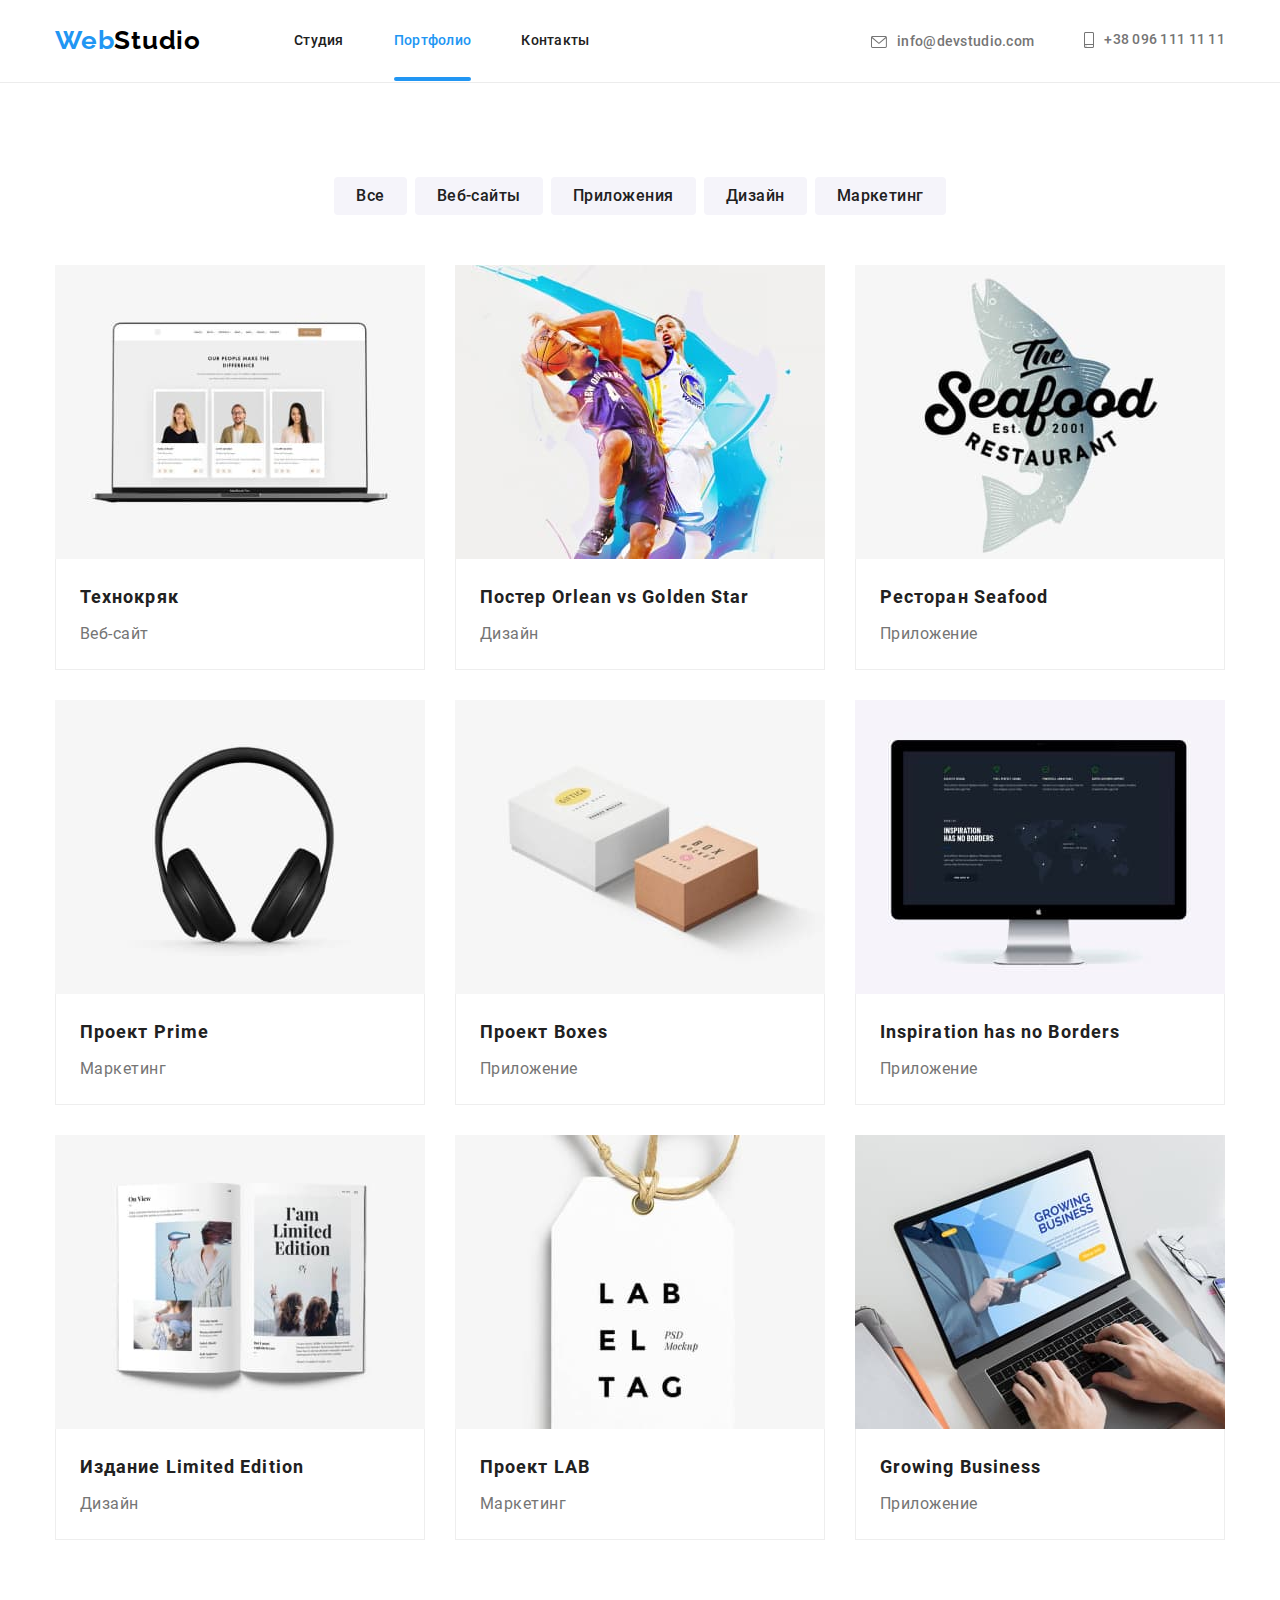
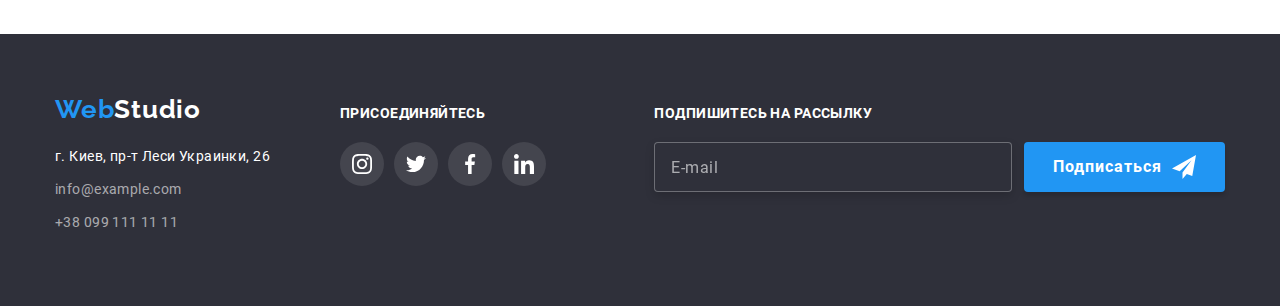
==== commit 283ae3d5: "убирает мусор" ====
--- a/portfolio.html
+++ b/portfolio.html
@@ -127,7 +127,7 @@
                                     исчерпывающие сведения о компании или частном лице</p>
                             </div>
                             <div class="project-card__bottom">
-                                <h2 class="project-card__title">Постер <span lang="en">Orlean vs Golden Star ioudiusio flla</span></h2>
+                                <h2 class="project-card__title">Постер <span lang="en">Orlean vs Golden Star</span></h2>
                                 <p class="project-card__text">Дизайн</p>
                             </div>
                         </a>
